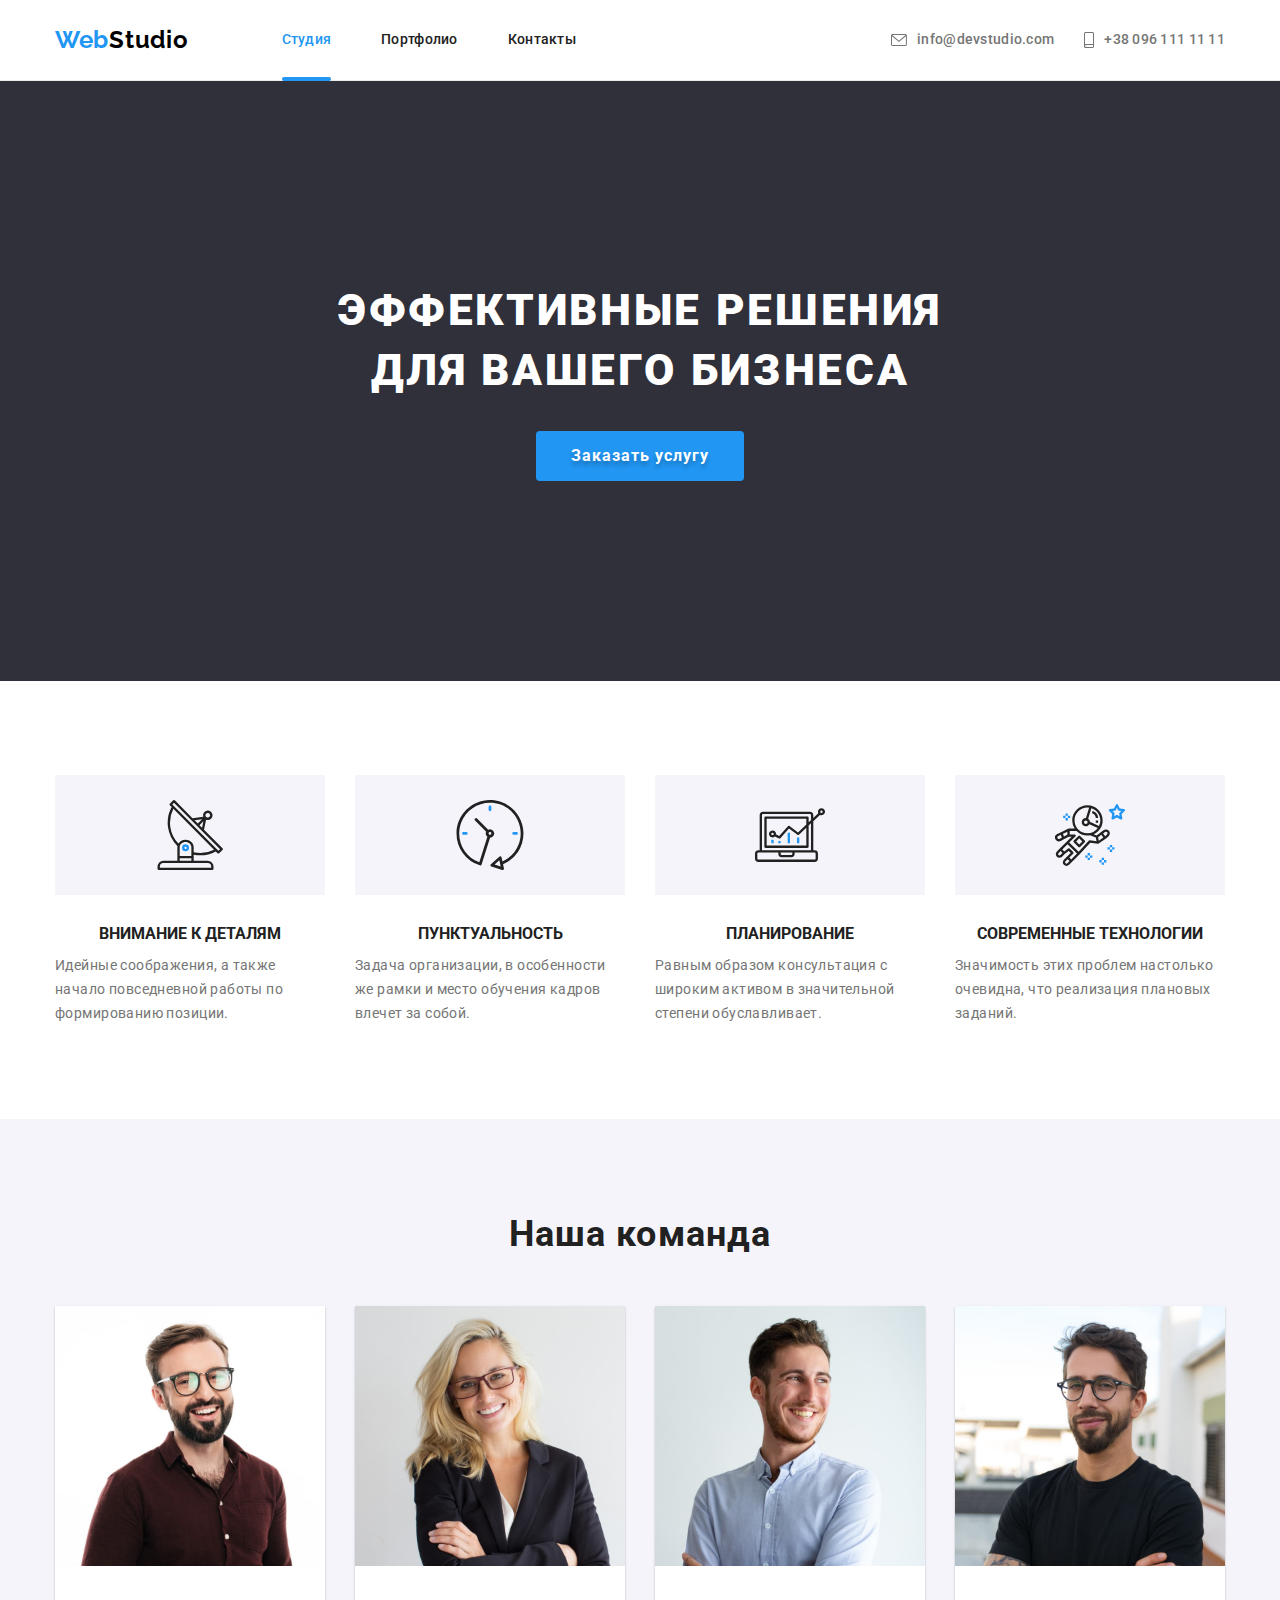
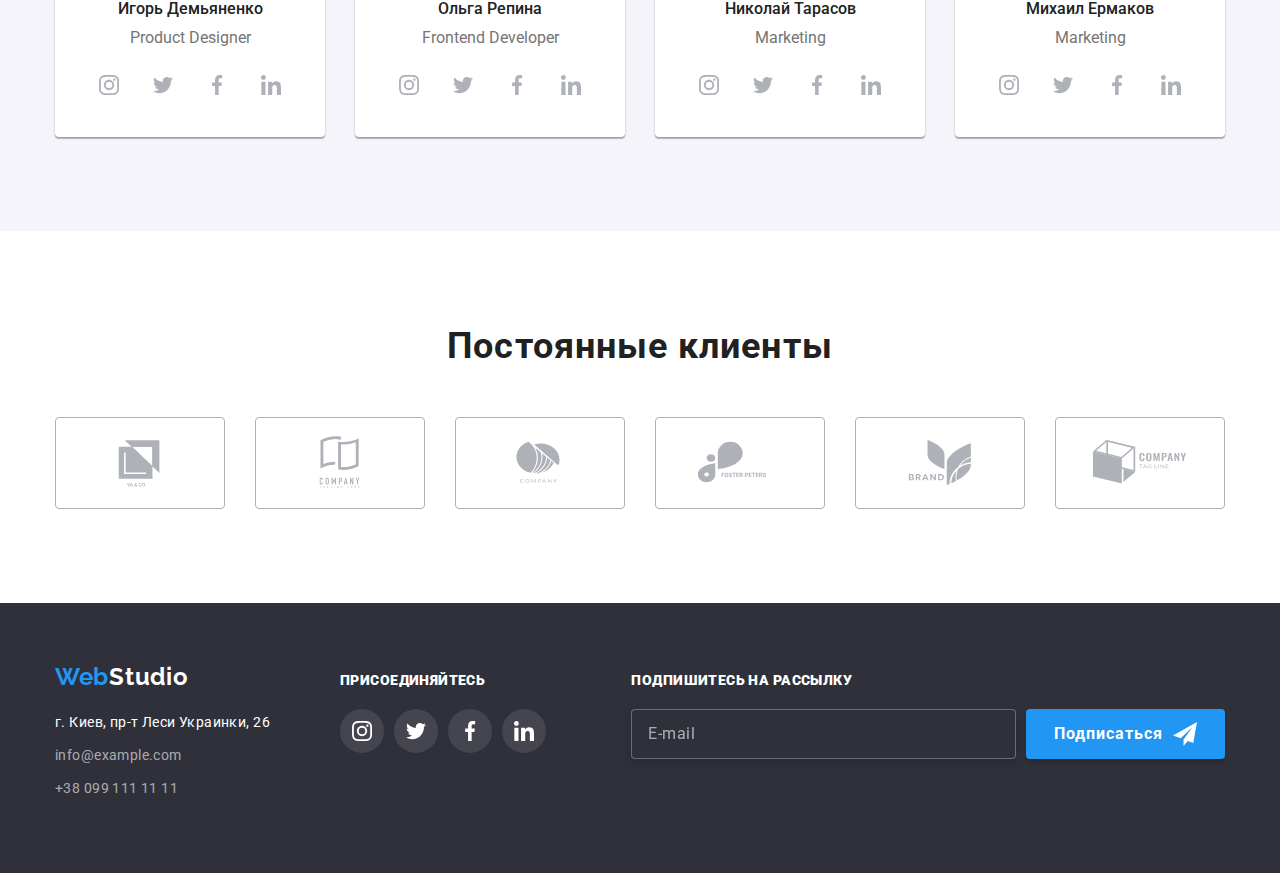
==== index.html @ 1d7b5410 "rename pages" ====
<!DOCTYPE html>
<html lang="ru">
  <head>
    <meta charset="UTF-8" />
    <meta http-equiv="X-UA-Compatible" content="IE=edge" />
    <meta name="viewport" content="width=device-width, initial-scale=1.0" />
    <title>WebStudio</title>
    <link rel="preconnect" href="https://fonts.googleapis.com" />
    <link rel="preconnect" href="https://fonts.gstatic.com" crossorigin />
    <link
      href="https://fonts.googleapis.com/css2?family=Raleway:wght@700&family=Roboto:wght@400;500;700;900&display=swap"
      rel="stylesheet"
    />
    <link
      rel="stylesheet"
      href="https://cdnjs.cloudflare.com/ajax/libs/modern-normalize/1.1.0/modern-normalize.min.css"
    />
    <link rel="stylesheet" href="./css/main.min.css" />
  </head>
  <body>
    <!-- HEADER -->
    <header class="page-header">
      <div class="container container-flex">
        <!-- Header- NAVIGATION -->
        <nav class="navigation">
          <!-- Header - LOGO -->
          <a href="" class="logo" lang="en"
            >Web<span class="page-header__logo">Studio</span>
          </a>
          <button type="button" class="menu__button" aria-expanded="false" aria-controls="menu-container" data-menu-button>
            <svg width="40" height="40" class="menu__icon" aria-label="Переключатель мобильного меню">
              <use class="menu__icon-menu" href="./images/icons.svg#menu-header"></use>
              <use class="menu__icon-cross" href="./images/icons.svg#close-header"></use>
            </svg>
          </button>
          <ul class="navigation__list">
            <li class="navigation__item">
              <a
                href="./index.html"
                class="navigation__link navigation__link--active"
                >Студия</a
              >
            </li>
            <li class="navigation__item">
              <a href="./portfolio.html" class="navigation__link"
                >Портфолио</a
              >
            </li>
            <li class="navigation__item">
              <a href="" class="navigation__link">Контакты</a>
            </li>
          </ul>
        </nav>

        <!--Header - CONTACTS -->
        <ul class="contact">
          <li class="contact__item">
            <a href="mailto:info@devstudio.com" class="contact__link">
              <svg class="contact__icon" width="16" height="12">
                <use href="./images/icons.svg#icon-convert"></use>
              </svg>
              info@devstudio.com
            </a>
          </li>
          <li class="contact__item">
            <a href="tel:+380961111111" class="contact__link">
              <svg class="contact__icon" width="10" height="16">
                <use href="./images/icons.svg#icon-smartphone"></use>
              </svg>
              +38 096 111 11 11</a
            >
          </li>
        </ul>

        <div class="menu-container" id="menu-container" data-menu>
          <ul class="menu_nav">
            <li class="menu-nav__item">
              <a
                href="./studio.html"
                class="menu-nav__link menu-nav__link--active"
                >Студия</a
              >
            </li>
            <li class="menu-nav__item">
              <a href="./portfolio.html" class="menu-nav__link "
                >Портфолио</a
              >
            </li>
            <li class="menu-nav__item">
              <a href="" class="menu-nav__link">Контакты</a>
            </li>
          </ul>
        </nav>

        <!--HeaderMENU - CONTACTS -->
        <ul class="menu-contact">
          <li class="menu-contact__item">
            <a href="tel:+380961111111"  class="contact-tel__link">
              
              +38 096 111 11 11 
            </a>
          </li>
          <li class="menu-contact__item">
            <a href="mailto:info@devstudio.com" class="contact-mail__link">
             
              info@devstudio.com
              </a
            >
          </li>
        </ul>
        
        <ul class="menu-socials">
          <li class="menu-socials__item"> 
            <a href="" class="menu-socials__link">Instagram</a>
          </li>
          <li class="menu-socials__item"> 
            <a href="" class="menu-socials__link">Twitter</a>
          </li>
          <li class="menu-socials__item"> 
            <a href="" class="menu-socials__link">Facebook</a>
          </li>
          <li class="menu-socials__item"> 
            <a href="" class="menu-socials__link">LinkedIn</a>
          </li>
        </ul>
        </div>
      </div>
    </header>

    <!-- MAIN -->
    <main>
      <!-- 1 section HERO -->
      <section class="hero">
        <div class="hero-background">
          <div class="container">
            <h1 class="hero__title">Эффективные решения для вашего бизнеса</h1>
            <button type="button" class="button hero-button" data-modal-open>
              Заказать услугу
            </button>
          </div>
        </div>

        <!-- modal window -->
        <!-- backdrop -->
        <div class="backdrop is-hidden" data-modal>
          <div class="modal">
            <button
              class="modal__closing-button"
              type="button"
              data-modal-close
            >
              <svg class="modal__closing-icon" width="11" height="11">
                <use href="./images/icons.svg#modal-button"></use>
              </svg>
            </button>

            <!-- form -->

            <strong class="modal__headline">
              Оставьте свои данные, мы вам перезвоним</strong
            >

            <form class="modal-form">
              <label class="modal-form__field form-field">
                <span class="form-field__text">Имя</span>
                <span class="form-field__thumb">
                  <input
                    type="text"
                    name="username"
                    class="form-field__input"
                    autofocus
                    placeholder=" "
                  />
                  <svg class="form-field__icon" width="18" height="18">
                    <use href="./images/icons.svg#person-mod"></use>
                  </svg>
                </span>
              </label>

              <label class="form-field">
                <span class="form-field__text">Телефон</span>
                <span class="form-field__thumb">
                  <input
                    type="tel"
                    name="tel"
                    class="form-field__input"
                    placeholder=" "
                  />
                  <svg class="form-field__icon" width="18" height="18">
                    <use href="./images/icons.svg#phone-mod"></use>
                  </svg>
                </span>
              </label>

              <label class="form-field">
                <span class="form-field__text">Почта</span>
                <span class="form-field__thumb">
                  <input
                    type="email"
                    name="email"
                    class="form-field__input"
                    placeholder=" "
                  />
                  <svg class="form-field__icon" width="18" height="18">
                    <use href="./images/icons.svg#email-mod"></use>
                  </svg>
                </span>
              </label>

              <label class="form-field">
                <span class="form-field__text">Комментарий</span>
                <textarea
                  class="form-field__textarea"
                  name="feedbacks"
                  placeholder="Введите текст"
                ></textarea>
              </label>

              <label class="modal-checkbox">
                <input
                  class="modal-checkbox__input"
                  type="checkbox"
                  name="acceptance"
                  value="acceptance"
                />
                <span class="modal-checkbox__icon" tabindex="0"></span>
                <span class="modal-checkbox__text"
                  >Соглашаюсь с рассылкой и принимаю
                  <a href="" class="modal-checkbox__contract"
                    >Условия договора</a
                  >
                </span>
              </label>

              <button type="submit" class="modal-submit">Отправить</button>
            </form>
          </div>
        </div>
      </section>

      <!-- 2 section Features -->
      <section class="feature">
        <div class="container">
          <h2 class="feature__title">Характеристики</h2>
          <ul class="feature__list">
            <li class="feature__item">
              <div class="feature__frame">
                <svg class="feature__icon" width="70" height="70">
                  <use href="./images/icons.svg#icon-group"></use>
                </svg>
              </div>
              <h3 class="feature__subtitle">Внимание к деталям</h3>
              <p class="feature__text">
                Идейные соображения, а также начало повседневной работы по
                формированию позиции.
              </p>
            </li>

            <li class="feature__item">
              <div class="feature__frame">
                <svg class="feature__icon" width="70" height="70">
                  <use href="./images/icons.svg#icon-clock"></use>
                </svg>
              </div>
              <h3 class="feature__subtitle">Пунктуальность</h3>
              <p class="feature__text">
                Задача организации, в особенности же рамки и место обучения
                кадров влечет за собой.
              </p>
            </li>

            <li class="feature__item">
              <div class="feature__frame">
                <svg class="feature__icon" width="70" height="70">
                  <use href="./images/icons.svg#icon-diagram"></use>
                </svg>
              </div>
              <h3 class="feature__subtitle">Планирование</h3>
              <p class="feature__text">
                Равным образом консультация с широким активом в значительной
                степени обуславливает.
              </p>
            </li>

            <li class="feature__item">
              <div class="feature__frame">
                <svg class="feature__icon" width="70" height="70">
                  <use href="./images/icons.svg#icon-astronaut"></use>
                </svg>
              </div>
              <h3 class="feature__subtitle">Современные технологии</h3>
              <p class="feature__text">
                Значимость этих проблем настолько очевидна, что реализация
                плановых заданий.
              </p>
            </li>
          </ul>
        </div>
      </section>

      <!-- 3 section FUNCTION  -->
      <section class="function">
        <div class="container">
          <h2 class="function__title">Чем мы занимаемся</h2>
          <ul class="function__list">
            <li class="function__item">
              <img
                class="function__image"
                src="images/img1.jpg"
                alt="Планшет. Программирование."
                width="370"
              />
              <p class="function__label">Десктопные приложения</p>
            </li>

            <li class="function__item">
              <img
                class="function__image"
                src="images/img2.jpg"
                alt="Телефон. Ноутбук. Дизайн. Макет."
                width="370"
              />
              <p class="function__label">Мобильные приложения</p>
            </li>

            <li class="function__item">
              <img
                class="function__image"
                src="images/img3.jpg"
                alt="Планшет. Цветовая палитра. Выбор цвета."
                width="370"
              />
              <p class="function__label">Дизайнерские решения</p>
            </li>
          </ul>
        </div>
      </section>

      <!-- 4 section TEAM section  -->
      <section class="team">
        <div class="container">
          <h2 class="team__title">Наша команда</h2>
          <ul class="team__list">
            <!-- 1 Member Ihor  -->
            <li class="team__item">
              <img
                class="team__image"
                src="./images/ihor.jpg"
                alt="мужчина, Игорь Демьяненко"
                width="270"
              />
              <h3 class="team__subtitle">Игорь Демьяненко</h3>
              <p class="team__text" lang="en">Product Designer</p>
              <ul class="socials">
                <li class="socials__item">
                  <a href="" class="socials__link">
                    <svg class="socials__icon" width="20" height="20">
                      <use href="./images/icons.svg#icon-instagram"></use>
                    </svg>
                  </a>
                </li>

                <li class="socials__item">
                  <a href="" class="socials__link">
                    <svg class="socials__icon" width="20" height="20">
                      <use href="./images/icons.svg#icon-twitter"></use>
                    </svg>
                  </a>
                </li>

                <li class="socials__item">
                  <a href="" class="socials__link">
                    <svg class="socials__icon" width="20" height="20">
                      <use href="./images/icons.svg#icon-facebook"></use>
                    </svg>
                  </a>
                </li>

                <li class="socials__item">
                  <a href="" class="socials__link">
                    <svg class="socials__icon" width="20" height="20">
                      <use href="./images/icons.svg#icon-linkedin"></use>
                    </svg>
                  </a>
                </li>
              </ul>
            </li>

            <!-- 2 member Olha Repina -->
            <li class="team__item">
              <img
                class="team__image"
                src="./images/olga.jpg"
                alt="женщина, блондинка, Ольга Репина"
                width="270"
              />
              <h3 class="team__subtitle">Ольга Репина</h3>
              <p class="team__text" lang="en">Frontend Developer</p>
              <ul class="socials">
                <li class="socials__item">
                  <a href="" class="socials__link">
                    <svg class="socials__icon" width="20" height="20">
                      <use href="./images/icons.svg#icon-instagram"></use>
                    </svg>
                  </a>
                </li>

                <li class="socials__item">
                  <a href="" class="socials__link">
                    <svg class="socials__icon" width="20" height="20">
                      <use href="./images/icons.svg#icon-twitter"></use>
                    </svg>
                  </a>
                </li>

                <li class="socials__item">
                  <a href="" class="socials__link">
                    <svg class="socials__icon" width="20" height="20">
                      <use href="./images/icons.svg#icon-facebook"></use>
                    </svg>
                  </a>
                </li>

                <li class="socials__item">
                  <a href="" class="socials__link">
                    <svg class="socials__icon" width="20" height="20">
                      <use href="./images/icons.svg#icon-linkedin"></use>
                    </svg>
                  </a>
                </li>
              </ul>
            </li>

            <!-- 3 member Николай Тарасов -->
            <li class="team__item">
              <img
                class="team__image"
                src="./images/mykola.jpg"
                alt="мужчина, Нколай Тарасов"
                width="270"
              />
              <h3 class="team__subtitle">Николай Тарасов</h3>
              <p class="team__text" lang="en">Marketing</p>
              <ul class="socials">
                <li class="socials__item">
                  <a href="" class="socials__link">
                    <svg class="socials__icon" width="20" height="20">
                      <use href="./images/icons.svg#icon-instagram"></use>
                    </svg>
                  </a>
                </li>

                <li class="socials__item">
                  <a href="" class="socials__link">
                    <svg class="socials__icon" width="20" height="20">
                      <use href="./images/icons.svg#icon-twitter"></use>
                    </svg>
                  </a>
                </li>

                <li class="socials__item">
                  <a href="" class="socials__link">
                    <svg class="socials__icon" width="20" height="20">
                      <use href="./images/icons.svg#icon-facebook"></use>
                    </svg>
                  </a>
                </li>

                <li class="socials__item">
                  <a href="" class="socials__link">
                    <svg class="socials__icon" width="20" height="20">
                      <use href="./images/icons.svg#icon-linkedin"></use>
                    </svg>
                  </a>
                </li>
              </ul>
            </li>

            <!-- 4 member Михаил Ермаков -->
            <li class="team__item">
              <img
                class="team__image"
                src="./images/misha.jpg"
                alt="Мужчина, Михаил Ермаков"
                width="270"
              />
              <h3 class="team__subtitle">Михаил Ермаков</h3>
              <p class="team__text" lang="en">Marketing</p>
              <ul class="socials">
                <li class="socials__item">
                  <a href="" class="socials__link">
                    <svg class="socials__icon" width="20" height="20">
                      <use href="./images/icons.svg#icon-instagram"></use>
                    </svg>
                  </a>
                </li>

                <li class="socials__item">
                  <a href="" class="socials__link">
                    <svg class="socials__icon" width="20" height="20">
                      <use href="./images/icons.svg#icon-twitter"></use>
                    </svg>
                  </a>
                </li>

                <li class="socials__item">
                  <a href="" class="socials__link">
                    <svg class="socials__icon" width="20" height="20">
                      <use href="./images/icons.svg#icon-facebook"></use>
                    </svg>
                  </a>
                </li>

                <li class="socials__item">
                  <a href="" class="socials__link">
                    <svg class="socials__icon" width="20" height="20">
                      <use href="./images/icons.svg#icon-linkedin"></use>
                    </svg>
                  </a>
                </li>
              </ul>
            </li>
          </ul>
        </div>
      </section>

      <!-- 5 Section CLIENTS -->
      <section class="clients">
        <div class="container">
          <h2 class="clients__title">Постоянные клиенты</h2>
          <ul class="clients__list">
            <li class="clients__item">
              <a href="" class="clients__link">
                <svg class="clients__icon" width="106" height="60">
                  <use href="./images/icons.svg#icon-client1"></use>
                </svg>
              </a>
            </li>

            <li class="clients__item">
              <a href="" class="clients__link">
                <svg class="clients__icon" width="106" height="60">
                  <use href="./images/icons.svg#icon-client2"></use>
                </svg>
              </a>
            </li>

            <li class="clients__item">
              <a href="" class="clients__link">
                <svg class="clients__icon" width="106" height="60">
                  <use href="./images/icons.svg#icon-client3"></use>
                </svg>
              </a>
            </li>

            <li class="clients__item">
              <a href="" class="clients__link">
                <svg class="clients__icon" width="106" height="60">
                  <use href="./images/icons.svg#icon-client4"></use>
                </svg>
              </a>
            </li>

            <li class="clients__item">
              <a href="" class="clients__link">
                <svg class="clients__icon" width="106" height="60">
                  <use href="./images/icons.svg#icon-client5"></use>
                </svg>
              </a>
            </li>

            <li class="clients__item">
              <a href="" class="clients__link">
                <svg class="clients__icon" width="106" height="60">
                  <use href="./images/icons.svg#icon-client6"></use>
                </svg>
              </a>
            </li>
          </ul>
        </div>
      </section>
    </main>
    <!-- FOOTER  -->
    <!-- footer-address block -->
    <footer class="footer">
      <div class="container container--flexible">
        <div class="address-container">
          <a class="logo logo--position" href="" lang="en">
            Web<span class="footer__logo">Studio</span></a
          >
          <address class="address">
            <ul class="address__list">
              <li class="address__item">г. Киев, пр-т Леси Украинки, 26</li>
              <li class="address__item">
                <a href="mailto:info@example.com" class="address__link"
                  >info@example.com</a
                >
              </li>
              <li class="address__item">
                <a href="tel:+380991111111" class="address__link"
                  >+38 099 111 11 11</a
                >
              </li>
            </ul>
          </address>
        </div>

        <!-- footer-socials block -->
        <div class="footer-socials">
          <p class="footer-socials__title"><strong>присоединяйтесь</strong></p>
          <ul class="footer-socials__list">
            <li class="footer-socials__item">
              <a href="" class="footer-socials__link">
                <svg class="footer-socials__icon" width="20" height="20">
                  <use href="./images/icons.svg#icon-instagram"></use>
                </svg>
              </a>
            </li>

            <li class="footer-socials__item">
              <a href="" class="footer-socials__link">
                <svg class="footer-socials__icon" width="20" height="20">
                  <use href="./images/icons.svg#icon-twitter"></use>
                </svg>
              </a>
            </li>

            <li class="footer-socials__item">
              <a href="" class="footer-socials__link">
                <svg class="footer-socials__icon" width="20" height="20">
                  <use href="./images/icons.svg#icon-facebook"></use>
                </svg>
              </a>
            </li>

            <li class="footer-socials__item">
              <a href="" class="footer-socials__link">
                <svg class="footer-socials__icon" width="20" height="20">
                  <use href="./images/icons.svg#icon-linkedin"></use>
                </svg>
              </a>
            </li>
          </ul>
        </div>

        <!-- mailing-form -->
        <div class="footer-mailing">
          <p class="footer-mailing__title">
            <strong> Подпишитесь на рассылку</strong>
          </p>
          <div class="footer-mailing__container">
            <form class="footer-form">
              <label class="footer-form__field">
                <input
                  type="email"
                  name="email"
                  placeholder="E-mail"
                  class="footer-form__input"
                />
              </label>
            </form>
            <button type="submit" class="button footer-button">
              <span class="footer-button__text">Подписаться</span>
              <svg class="footer-button__icon" width="24" height="24">
                <use href="./images/icons.svg#icon-send"></use>
              </svg>
            </button>
          </div>
        </div>
      </div>
    </footer>
    <script src="./js/modal.js"></script>
    <script src="./js/mobile-menu.js"></script>
  </body>
</html>
---- css/main.min.css ----
h1,h2,h3,h4,p,ul{margin-bottom:0;margin-top:0}ul{padding:0;list-style-type:none}a{text-decoration:none}body{color:#212121;font-family:"Roboto", sans-serif;font-style:normal;font-size:14px;margin-left:auto;margin-right:auto}.container{padding-left:15px;padding-right:15px;margin-left:auto;margin-right:auto}@media screen and (min-width: 480px){.container{width:480px}}@media screen and (min-width: 768px){.container{width:768px}}@media screen and (min-width: 1200px){.container{width:1200px}}.page-header{border-bottom:1px solid #ececec}@media screen and (max-width: 767px){.page-header{padding-bottom:16px;padding-top:16px}}.logo{font-family:'Raleway';font-style:normal;font-weight:700;font-size:24px;line-height:1.17;letter-spacing:0.03em;color:#2196F3;display:block}@media screen and (min-width: 768px){.logo{margin-right:88px}}@media screen and (min-width: 1200px){.logo{margin-right:93px}}.page-header__logo{color:#000}.navigation{display:-webkit-box;display:-ms-flexbox;display:flex;-webkit-box-align:center;-ms-flex-align:center;align-items:center;-webkit-box-pack:justify;-ms-flex-pack:justify;justify-content:space-between}@media screen and (min-width: 768px){.navigation{-webkit-box-pack:center;-ms-flex-pack:center;justify-content:center}}.navigation__list{display:none}@media screen and (min-width: 768px){.navigation__list{display:-webkit-box;display:-ms-flexbox;display:flex;-webkit-box-align:center;-ms-flex-align:center;align-items:center}}.navigation__item{margin-right:50px}.navigation__item:last-child{margin-right:0}.navigation__link{position:relative;font-weight:500;font-size:14px;line-height:1.14;letter-spacing:0.02em;color:#212121;display:-webkit-inline-box;display:-ms-inline-flexbox;display:inline-flex;padding-top:32px;padding-bottom:32px;-webkit-transition:color 250ms cubic-bezier(0.4, 0, 0.2, 1);transition:color 250ms cubic-bezier(0.4, 0, 0.2, 1)}.navigation__link:hover,.navigation__link:focus,.navigation__link--active{color:#2196F3}.navigation__link--active::after{content:"";position:absolute;bottom:-1px;left:0;width:100%;height:4px;display:block;background-color:#2196f3;border-radius:2px}.contact{display:none}@media screen and (min-width: 768px){.contact{display:-webkit-box;display:-ms-flexbox;display:flex;-webkit-box-orient:vertical;-webkit-box-direction:normal;-ms-flex-direction:column;flex-direction:column;margin-left:auto}}@media screen and (min-width: 768px) and (min-width: 1200px){.contact{-webkit-box-orient:horizontal;-webkit-box-direction:normal;-ms-flex-direction:row;flex-direction:row}}.contact__item{margin-bottom:10px}@media screen and (min-width: 1200px){.contact__item{margin-right:30px;margin-bottom:0}}.contact__item:last-child{margin-bottom:0}@media screen and (min-width: 1200px){.contact__item:last-child{margin-right:0}}.contact__link{font-weight:500;font-size:12px;line-height:1.17;letter-spacing:0.02em;color:#757575;display:-webkit-inline-box;display:-ms-inline-flexbox;display:inline-flex;-webkit-box-align:center;-ms-flex-align:center;align-items:center;padding-top:0;padding-bottom:0;-webkit-transition:color 250ms cubic-bezier(0.4, 0, 0.2, 1);transition:color 250ms cubic-bezier(0.4, 0, 0.2, 1)}@media screen and (min-width: 1200px){.contact__link{font-size:14px;line-height:1.14}}@media screen and (min-width: 1200px){.contact__link{padding-top:32px;padding-bottom:32px}}.contact__link:hover,.contact__link:focus{color:#2196F3}@media screen and (min-width: 768px){.container-flex{display:-webkit-box;display:-ms-flexbox;display:flex;-webkit-box-align:center;-ms-flex-align:center;align-items:center}}.contact__icon{fill:currentColor;margin-right:10px}.menu__button{margin:0;padding:0;color:black;background-color:transparent;border:none;display:-webkit-inline-box;display:-ms-inline-flexbox;display:inline-flex}@media screen and (min-width: 768px){.menu__button{display:none}}.menu__button:hover,.menu__button:focus{color:#2196F3}.menu__icon{fill:currentColor}.page-header{position:relative}.menu__button{z-index:10}.menu__button .menu__icon-cross{display:none}.menu__button.is-open .menu__icon-cross{display:block}.menu__button.is-open .menu__icon-menu{display:none}.menu-container{display:none;position:absolute;top:0;left:0;width:100%;height:796px;background-color:#ffffff;padding:48px 40px;-webkit-box-shadow:0px 4px 8px rgba(0,0,0,0.04),0px 2px 4px rgba(0,0,0,0.08),0px 1px 3px rgba(0,0,0,0.16);box-shadow:0px 4px 8px rgba(0,0,0,0.04),0px 2px 4px rgba(0,0,0,0.08),0px 1px 3px rgba(0,0,0,0.16)}.menu-container.is-open{display:block}@media screen and (min-width: 767px){.menu-container.is-open{display:none}}.menu-nav__link{font-weight:500;font-size:40px;line-height:1.18;letter-spacing:0.02em;color:inherit;-webkit-transition:color 250ms cubic-bezier(0.4, 0, 0.2, 1);transition:color 250ms cubic-bezier(0.4, 0, 0.2, 1)}.menu-nav__link:hover,.menu-nav__link:focus,.menu-nav__link--active{color:#2196F3}.menu-nav__item:not(:last-child){margin-bottom:32px}.menu-nav__item:last-child{margin-bottom:302px}.contact-tel__link{font-weight:500;font-size:34px;line-height:1.25;letter-spacing:0.02em;color:#2196F3}.contact-mail__link{font-weight:500;font-size:24px;line-height:1.17;letter-spacing:0.02em;color:#757575}.menu-contact__item:not(:last-child){margin-bottom:32px}.menu-contact__item:last-child{margin-bottom:64px}.menu-socials{display:-webkit-box;display:-ms-flexbox;display:flex}.menu-socials__link{font-weight:500;font-size:18px;line-height:1.22;letter-spacing:0.02em;color:#2196F3}.menu-socials__item:not(:last-child){border-right:1px solid rgba(33,33,33,0.2);margin-right:5px}.menu-socials__item{padding-right:5px}.hero-background{max-width:480px;width:100%;height:400px;padding-top:118px;padding-bottom:118px;background-size:480px 400px;margin-left:auto;margin-right:auto;background-color:#2f303a}@media screen and (min-width: 768px){.hero-background{max-width:768px;width:100%}}@media screen and (min-width: 1200px){.hero-background{max-width:1600px;width:100%;height:600px;padding-top:200px;padding-bottom:200px}}.hero__title{color:#fff;font-weight:900;font-size:26px;line-height:1.62;text-align:center;letter-spacing:0.06em;text-transform:uppercase;display:block;width:100%;max-width:360px;margin-left:auto;margin-right:auto;margin-bottom:30px}@media screen and (min-width: 1200px){.hero__title{font-size:44px;line-height:1.36}}@media screen and (min-width: 1200px){.hero__title{max-width:696px;width:100%}}.hero-button{color:#fff;background-color:#2196F3;cursor:pointer;font-family:inherit;font-weight:700;font-size:16px;line-height:1.88;text-align:center;text-shadow:0px 4px 4px rgba(0,0,0,0.25);letter-spacing:0.06em;display:block;padding:10px 32px;margin-left:auto;margin-right:auto;border-radius:4px;border:none}@media screen and (min-width: 1200px){.hero-button{padding:10px 35px}}.backdrop{position:fixed;width:100%;height:100%;left:0px;top:0px;z-index:1;background:rgba(0,0,0,0.2);opacity:1;-webkit-transition:opacity 250ms cubic-bezier(0.4, 0, 0.2, 1),visibility 250ms cubic-bezier(0.4, 0, 0.2, 1);transition:opacity 250ms cubic-bezier(0.4, 0, 0.2, 1),visibility 250ms cubic-bezier(0.4, 0, 0.2, 1)}.backdrop.is-hidden{visibility:hidden;opacity:0;pointer-events:none}.backdrop.is-hidden .modal{-webkit-transform:translate(-50%, -50%) scale(0.3);transform:translate(-50%, -50%) scale(0.3)}.modal{position:absolute;top:50%;left:50%;background:#ffffff;-webkit-box-shadow:0px 1px 3px rgba(0,0,0,0.12),0px 1px 1px rgba(0,0,0,0.14),0px 2px 1px rgba(0,0,0,0.2);box-shadow:0px 1px 3px rgba(0,0,0,0.12),0px 1px 1px rgba(0,0,0,0.14),0px 2px 1px rgba(0,0,0,0.2);border-radius:4px;-webkit-transform:translate(-50%, -50%) scale(1);transform:translate(-50%, -50%) scale(1);-webkit-transition:-webkit-transform 250ms cubic-bezier(0.4, 0, 0.2, 1);transition:-webkit-transform 250ms cubic-bezier(0.4, 0, 0.2, 1);transition:transform 250ms cubic-bezier(0.4, 0, 0.2, 1);transition:transform 250ms cubic-bezier(0.4, 0, 0.2, 1), -webkit-transform 250ms cubic-bezier(0.4, 0, 0.2, 1);padding:40px}@media screen and (min-width: 480px){.modal{width:450px}}@media screen and (min-width: 1200px){.modal{width:528px}}.modal__closing-button{position:absolute;top:8px;right:8px;display:-webkit-box;display:-ms-flexbox;display:flex;-webkit-box-pack:center;-ms-flex-pack:center;justify-content:center;-webkit-box-align:center;-ms-flex-align:center;align-items:center;width:30px;height:30px;background:#fff;border:1px solid rgba(0,0,0,0.1);border-radius:50%;-webkit-transition:fill 250ms cubic-bezier(0.4, 0, 0.2, 1);transition:fill 250ms cubic-bezier(0.4, 0, 0.2, 1)}.modal__closing-button:hover,.modal__closing-button:focus{fill:#2196F3;cursor:pointer}.modal__headline{display:block;font-weight:700;font-size:20px;line-height:1.16;text-align:center;letter-spacing:0.03em;color:#212121;margin-bottom:30px}.modal-form{display:-webkit-box;display:-ms-flexbox;display:flex;-webkit-box-orient:vertical;-webkit-box-direction:normal;-ms-flex-direction:column;flex-direction:column}.form-field{display:-webkit-box;display:-ms-flexbox;display:flex;-webkit-box-orient:vertical;-webkit-box-direction:normal;-ms-flex-direction:column;flex-direction:column;cursor:pointer;font-weight:400;font-size:12px;line-height:1.17;letter-spacing:0.01em;-webkit-transition:color 250ms cubic-bezier(0.4, 0, 0.2, 1);transition:color 250ms cubic-bezier(0.4, 0, 0.2, 1)}.form-field+.form-field{margin-top:10px}.form-field__text{font-weight:400;font-size:12px;line-height:1.17;letter-spacing:0.01em;color:#757575;margin-bottom:4px}.form-field__thumb{position:relative}.form-field__icon{position:absolute;left:12px;bottom:50%;-webkit-transform:translateY(50%);transform:translateY(50%);fill:currentColor}.form-field__input{outline:none;width:100%;padding-top:11px;padding-bottom:11px;padding-left:40px;cursor:pointer;border:1px solid rgba(33,33,33,0.2);border-radius:4px;-webkit-transition:border-color 250ms cubic-bezier(0.4, 0, 0.2, 1);transition:border-color 250ms cubic-bezier(0.4, 0, 0.2, 1)}.form-field:hover,.form-field:focus-within{color:#2196F3}.form-field:hover .form-field__input,.form-field:focus-within .form-field__input{border-color:#2196F3;outline:solid 1px #2196F3}.form-field__textarea{width:100%;height:120px;resize:none;cursor:pointer;border:1px solid rgba(33,33,33,0.2);border-radius:4px;padding:12px 16px;-webkit-transition:border-color 250ms cubic-bezier(0.4, 0, 0.2, 1);transition:border-color 250ms cubic-bezier(0.4, 0, 0.2, 1)}.form-field__textarea:hover,.form-field__textarea:focus{border-color:#2196F3;outline:solid 1px #2196F3}.form-field__textarea::-webkit-input-placeholder{font-weight:400;font-size:14px;line-height:1.15;letter-spacing:0.01em;color:rgba(117,117,117,0.5)}.form-field__textarea:-ms-input-placeholder{font-weight:400;font-size:14px;line-height:1.15;letter-spacing:0.01em;color:rgba(117,117,117,0.5)}.form-field__textarea::-ms-input-placeholder{font-weight:400;font-size:14px;line-height:1.15;letter-spacing:0.01em;color:rgba(117,117,117,0.5)}.form-field__textarea::placeholder{font-weight:400;font-size:14px;line-height:1.15;letter-spacing:0.01em;color:rgba(117,117,117,0.5)}.modal-checkbox{display:-webkit-box;display:-ms-flexbox;display:flex;-webkit-box-align:center;-ms-flex-align:center;align-items:center;-webkit-box-pack:center;-ms-flex-pack:center;justify-content:center;margin-top:20px;font-size:12px;line-height:1.17;letter-spacing:0.03em;color:#757575}.modal-checkbox__input{position:absolute;width:1px;height:1px;margin:-1px;border:1px;padding:0;clip:rect(0 0 0 0);overflow:hidden}.modal-checkbox__input:checked+.modal-checkbox__icon{background-color:#2196F3;background-image:url(../images/icon-check.svg);background-size:contain;border-color:transparent;background-origin:border-box;-webkit-box-shadow:none;box-shadow:none}.modal-checkbox__icon{display:inline-block;width:16px;height:15px;border:2px solid #212121;border-radius:2px;margin-right:7px}.modal-checkbox__contract{border-bottom:0.6px solid currentColor;display:inline-block;line-height:0.85;text-decoration:none;color:#2196F3}.modal-submit{width:200px;margin-left:auto;margin-right:auto;margin-top:30px;padding-top:10px;padding-bottom:10px;font-family:inherit;font-style:normal;font-weight:700;font-size:16px;line-height:1.88;letter-spacing:0.06em;color:#fff;background:#188ce8;-webkit-box-shadow:0px 4px 4px rgba(0,0,0,0.15);box-shadow:0px 4px 4px rgba(0,0,0,0.15);border-radius:4px;border:none;cursor:pointer}.feature{padding-top:60px;padding-bottom:60px}@media screen and (min-width: 1200px){.feature{padding-top:94px;padding-bottom:94px}}.feature__title{visibility:hidden;position:absolute;width:1px;height:1px;margin:-1px;border:0;padding:0;white-space:nowrap;-webkit-clip-path:inset(100%);clip-path:inset(100%);clip:rect(0 0 0 0);overflow:hidden}@media screen and (min-width: 768px){.feature__list{display:-webkit-box;display:-ms-flexbox;display:flex;-ms-flex-wrap:wrap;flex-wrap:wrap;margin:-15px}}@media screen and (min-width: 768px){.feature__item{width:calc((100% - 60px) / 2);margin:15px}}@media screen and (min-width: 1200px){.feature__item{width:calc((100% - 120px) / 4);margin:15px}}@media screen and (max-width: 767px){.feature__item:not(:last-child){margin-bottom:30px}}.feature__frame{width:100%;height:120px;background-color:#F5F4FA;margin-bottom:30px;display:-webkit-box;display:-ms-flexbox;display:flex;-webkit-box-pack:center;-ms-flex-pack:center;justify-content:center;-webkit-box-align:center;-ms-flex-align:center;align-items:center}.feature__subtitle{font-weight:700;line-height:1.14;text-transform:uppercase;text-align:center;margin-bottom:10px}.feature__text{font-size:14px;line-height:1.71;letter-spacing:0.03em;color:#757575}.function{display:none}.team{background-color:#F5F4FA;padding:60px 0}@media screen and (min-width: 1200px){.team{padding:94px 0}}.team__title{margin-bottom:30px;font-weight:700;font-size:36px;line-height:1.17;text-align:center;letter-spacing:0.03em}@media screen and (min-width: 1200px){.team__title{margin-bottom:50px}}@media screen and (min-width: 768px){.team__list{display:-webkit-box;display:-ms-flexbox;display:flex;-ms-flex-wrap:wrap;flex-wrap:wrap;margin:-15px}}.team__item{padding-bottom:30px;background:#fff;-webkit-box-shadow:0px 1px 3px rgba(0,0,0,0.12),0px 1px 1px rgba(0,0,0,0.14),0px 2px 1px rgba(0,0,0,0.2);box-shadow:0px 1px 3px rgba(0,0,0,0.12),0px 1px 1px rgba(0,0,0,0.14),0px 2px 1px rgba(0,0,0,0.2);border-radius:0px 0px 4px 4px;margin-bottom:30px}@media screen and (min-width: 768px){.team__item{margin:15px;width:calc((100% - 60px) / 2)}}@media screen and (min-width: 1200px){.team__item{margin:15px;width:calc((100% - 120px) / 4)}}.team__image{width:100%;margin-bottom:30px}.team__subtitle{font-weight:500;font-size:16px;line-height:1.19;text-align:center;margin-bottom:10px}.team__text{color:#757575;font-size:16px;line-height:1.19;text-align:center;margin-bottom:16px}.socials{display:-webkit-box;display:-ms-flexbox;display:flex;-webkit-box-pack:center;-ms-flex-pack:center;justify-content:center;-webkit-box-align:center;-ms-flex-align:center;align-items:center}.socials__item{margin-right:10px}.socials__item:last-child{margin-right:0}.socials__link{width:44px;height:44px;display:-webkit-box;display:-ms-flexbox;display:flex;-webkit-box-align:center;-ms-flex-align:center;align-items:center;-webkit-box-pack:center;-ms-flex-pack:center;justify-content:center;border-radius:50%;color:#AFB1B8;-webkit-transition:color 250ms cubic-bezier(0.4, 0, 0.2, 1),background-color 250ms cubic-bezier(0.4, 0, 0.2, 1);transition:color 250ms cubic-bezier(0.4, 0, 0.2, 1),background-color 250ms cubic-bezier(0.4, 0, 0.2, 1)}.socials__link:hover,.socials__link:focus{color:#fff;background-color:#2196F3}.socials__icon{fill:currentColor}.clients{padding:60px 0}@media screen and (min-width: 1200px){.clients{padding:94px 0}}.clients__title{font-weight:700;font-size:28px;line-height:1.18;text-align:center;letter-spacing:0.03em;margin-bottom:30px}@media screen and (min-width: 1200px){.clients__title{font-size:36px;line-height:1.17}}@media screen and (min-width: 1200px){.clients__title{margin-bottom:50px}}.clients__list{display:-webkit-box;display:-ms-flexbox;display:flex;-webkit-box-align:center;-ms-flex-align:center;align-items:center;-webkit-box-pack:center;-ms-flex-pack:center;justify-content:center;-ms-flex-wrap:wrap;flex-wrap:wrap;margin:-15px}.clients__item{margin:15px}.clients__icon{fill:currentColor}.clients__link{display:-webkit-box;display:-ms-flexbox;display:flex;-webkit-box-align:center;-ms-flex-align:center;align-items:center;-webkit-box-pack:center;-ms-flex-pack:center;justify-content:center;width:210px;height:92px;border:1px solid #AFB1B8;border-radius:4px;color:#AFB1B8;-webkit-transition:color 250ms cubic-bezier(0.4, 0, 0.2, 1),border-color 250ms cubic-bezier(0.4, 0, 0.2, 1);transition:color 250ms cubic-bezier(0.4, 0, 0.2, 1),border-color 250ms cubic-bezier(0.4, 0, 0.2, 1)}@media screen and (min-width: 768px){.clients__link{width:226px}}@media screen and (min-width: 1200px){.clients__link{width:170px}}.clients__link:hover,.clients__link:focus{color:#2196F3;border-color:#2196F3}.footer{background-color:#2f303a;padding:60px 0}@media screen and (min-width: 768px){.address-container{margin-right:165px}}@media screen and (min-width: 1200px){.address-container{margin-right:70px}}.footer__logo{color:#fff}.logo--position{text-align:center;margin-bottom:20px}@media screen and (min-width: 1200px){.logo--position{margin-right:0}}@media screen and (min-width: 1200px){.logo--position{text-align:start}}.address__item{font-style:normal;font-weight:400;font-size:14px;line-height:1.71;letter-spacing:0.03em;text-align:center;color:#fff;margin-bottom:9px}@media screen and (min-width: 768px){.address__item{text-align:start}}.address__item:last-child{margin-bottom:0}.address__link{font-style:normal;font-weight:400;font-size:14px;line-height:1.71;letter-spacing:0.03em;color:rgba(255,255,255,0.6);-webkit-transition:color 250ms cubic-bezier(0.4, 0, 0.2, 1);transition:color 250ms cubic-bezier(0.4, 0, 0.2, 1)}.address__link:hover,.address__link:focus{color:#2196F3}.address__list{margin-bottom:60px}@media screen and (min-width: 1200px){.address__list{margin-bottom:0}}.footer-socials__title{font-weight:700;font-size:14px;line-height:1.14;letter-spacing:0.03em;text-transform:uppercase;text-align:center;color:#fff;margin-bottom:20px}@media screen and (min-width: 768px){.footer-socials__title{text-align:start}}.footer-socials__list{display:-webkit-box;display:-ms-flexbox;display:flex;-webkit-box-pack:center;-ms-flex-pack:center;justify-content:center;margin-bottom:60px}.footer-socials__item{margin-right:10px}.footer-socials__item:last-child{margin-right:0}.footer-socials__link{display:-webkit-box;display:-ms-flexbox;display:flex;-webkit-box-align:center;-ms-flex-align:center;align-items:center;-webkit-box-pack:center;-ms-flex-pack:center;justify-content:center;width:44px;height:44px;border-radius:50%;background:rgba(255,255,255,0.1);color:#fff;-webkit-transition:background-color 250ms cubic-bezier(0.4, 0, 0.2, 1);transition:background-color 250ms cubic-bezier(0.4, 0, 0.2, 1)}.footer-socials__link:hover,.footer-socials__link:focus{background-color:#2196F3}.footer-socials__icon{fill:currentColor}@media screen and (min-width: 768px){.container--flexible{display:-webkit-box;display:-ms-flexbox;display:flex;-ms-flex-wrap:wrap;flex-wrap:wrap;-webkit-box-align:baseline;-ms-flex-align:baseline;align-items:baseline;-webkit-box-pack:center;-ms-flex-pack:center;justify-content:center}}@media screen and (min-width: 1200px){.footer-mailing__container{display:-webkit-box;display:-ms-flexbox;display:flex}}@media screen and (min-width: 1200px){.footer-mailing{margin-left:auto}}.footer-mailing__title{font-weight:700;font-size:14px;line-height:1.14;letter-spacing:0.03em;text-transform:uppercase;text-align:center;color:#fff;margin-bottom:20px}@media screen and (min-width: 1200px){.footer-mailing__title{text-align:start}}.footer-form__input{border:1px solid rgba(255,255,255,0.3);-webkit-filter:drop-shadow(0px 4px 4px rgba(0,0,0,0.15));filter:drop-shadow(0px 4px 4px rgba(0,0,0,0.15));border-radius:4px;background:#2f303a;width:100%;height:50px;padding:0 16px;margin-bottom:20px}@media screen and (min-width: 768px){.footer-form__input{width:450px}}@media screen and (min-width: 1200px){.footer-form__input{width:385px;margin-right:10px}}@media screen and (min-width: 1200px){.footer-form__input{margin-bottom:0}}.footer-form__input:focus-within{color:#fff;font-weight:400;font-size:16px;line-height:1.25;letter-spacing:0.03em}.footer-form__input::-webkit-input-placeholder{font-weight:400;font-size:16px;line-height:1.25;letter-spacing:0.03em;color:rgba(255,255,255,0.6)}.footer-form__input:-ms-input-placeholder{font-weight:400;font-size:16px;line-height:1.25;letter-spacing:0.03em;color:rgba(255,255,255,0.6)}.footer-form__input::-ms-input-placeholder{font-weight:400;font-size:16px;line-height:1.25;letter-spacing:0.03em;color:rgba(255,255,255,0.6)}.footer-form__input::placeholder{font-weight:400;font-size:16px;line-height:1.25;letter-spacing:0.03em;color:rgba(255,255,255,0.6)}.footer-button{font-family:inherit;font-style:inherit;font-weight:700;font-size:16px;line-height:1.88;letter-spacing:0.06em;color:#fff;cursor:pointer;background-color:#2196F3;-webkit-box-shadow:0px 4px 4px rgba(0,0,0,0.15);box-shadow:0px 4px 4px rgba(0,0,0,0.15);border-radius:4px;padding:0 28px;height:50px;border-style:none;display:-webkit-box;display:-ms-flexbox;display:flex;-webkit-box-align:center;-ms-flex-align:center;align-items:center;-webkit-box-pack:center;-ms-flex-pack:center;justify-content:center;margin-left:auto;margin-right:auto}.footer-button__text{margin-right:10px}.portfolio{padding-top:60px;padding-bottom:60px}@media screen and (min-width: 1200px){.portfolio{padding-top:94px;padding-bottom:94px}}.portfolio__title{visibility:hidden;position:absolute;width:1px;height:1px;margin:-1px;border:0;padding:0;white-space:nowrap;-webkit-clip-path:inset(100%);clip-path:inset(100%);clip:rect(0 0 0 0);overflow:hidden}.filter{display:-webkit-box;display:-ms-flexbox;display:flex;-ms-flex-wrap:wrap;flex-wrap:wrap;margin-bottom:40px}@media screen and (min-width: 768px){.filter{-webkit-box-pack:center;-ms-flex-pack:center;justify-content:center;margin-bottom:50px}}.filter__item:not(:last-child){margin-right:8px}@media screen and (max-width: 767px){.filter__item:nth-child(-n+3){margin-bottom:15px}}.filter__button{font-family:inherit;font-weight:500;font-size:16px;line-height:1.63;text-align:center;letter-spacing:0.03em;cursor:pointer;background-color:#F5F4FA;border-radius:4px;border:none;padding-top:6px;padding-bottom:6px;padding-left:22px;padding-right:22px;-webkit-transition:color 250ms cubic-bezier(0.4, 0, 0.2, 1),background-color 250ms cubic-bezier(0.4, 0, 0.2, 1),-webkit-box-shadow 250ms cubic-bezier(0.4, 0, 0.2, 1);transition:color 250ms cubic-bezier(0.4, 0, 0.2, 1),background-color 250ms cubic-bezier(0.4, 0, 0.2, 1),-webkit-box-shadow 250ms cubic-bezier(0.4, 0, 0.2, 1);transition:color 250ms cubic-bezier(0.4, 0, 0.2, 1),background-color 250ms cubic-bezier(0.4, 0, 0.2, 1),box-shadow 250ms cubic-bezier(0.4, 0, 0.2, 1);transition:color 250ms cubic-bezier(0.4, 0, 0.2, 1),background-color 250ms cubic-bezier(0.4, 0, 0.2, 1),box-shadow 250ms cubic-bezier(0.4, 0, 0.2, 1),-webkit-box-shadow 250ms cubic-bezier(0.4, 0, 0.2, 1)}.filter__button.filter__button--active,.filter__button:hover,.filter__button:focus{color:#fff;background-color:#2196F3;-webkit-box-shadow:0px 3px 1px rgba(0,0,0,0.1),0px 1px 2px rgba(0,0,0,0.08),0px 2px 2px rgba(0,0,0,0.12);box-shadow:0px 3px 1px rgba(0,0,0,0.1),0px 1px 2px rgba(0,0,0,0.08),0px 2px 2px rgba(0,0,0,0.12)}@media screen and (min-width: 768px){.card-set{display:-webkit-box;display:-ms-flexbox;display:flex;-ms-flex-wrap:wrap;flex-wrap:wrap;margin:-15px}}.card-set__item{margin:15px;border:#eeeeee solid 1px}@media screen and (min-width: 768px){.card-set__item{width:calc((100% - 2 * 30px) / 2)}}@media screen and (min-width: 1200px){.card-set__item{width:calc((100% - 3 * 30px) / 3)}}.card__link{color:inherit;display:block;-webkit-transition:-webkit-box-shadow 250ms cubic-bezier(0.4, 0, 0.2, 1);transition:-webkit-box-shadow 250ms cubic-bezier(0.4, 0, 0.2, 1);transition:box-shadow 250ms cubic-bezier(0.4, 0, 0.2, 1);transition:box-shadow 250ms cubic-bezier(0.4, 0, 0.2, 1), -webkit-box-shadow 250ms cubic-bezier(0.4, 0, 0.2, 1)}.card__link:hover,.card__link:focus{-webkit-box-shadow:0px 1px 1px rgba(0,0,0,0.12),0px 4px 4px rgba(0,0,0,0.06),1px 4px 6px rgba(0,0,0,0.16);box-shadow:0px 1px 1px rgba(0,0,0,0.12),0px 4px 4px rgba(0,0,0,0.06),1px 4px 6px rgba(0,0,0,0.16)}.card__thumb{position:relative;overflow:hidden}.card-overlay{position:absolute;width:100%;height:100%;top:0;left:0;background:rgba(33,150,243,0.9);opacity:0;-webkit-transform:translateY(100%);transform:translateY(100%);-webkit-transition:opacity 250ms cubic-bezier(0.4, 0, 0.2, 1),-webkit-transform 250ms cubic-bezier(0.4, 0, 0.2, 1);transition:opacity 250ms cubic-bezier(0.4, 0, 0.2, 1),-webkit-transform 250ms cubic-bezier(0.4, 0, 0.2, 1);transition:opacity 250ms cubic-bezier(0.4, 0, 0.2, 1),transform 250ms cubic-bezier(0.4, 0, 0.2, 1);transition:opacity 250ms cubic-bezier(0.4, 0, 0.2, 1),transform 250ms cubic-bezier(0.4, 0, 0.2, 1),-webkit-transform 250ms cubic-bezier(0.4, 0, 0.2, 1)}.card__link:hover .card-overlay,.card__link:focus .card-overlay{opacity:1;-webkit-transform:translateY(0);transform:translateY(0)}.card-overlay__text{font-weight:400;font-size:18px;line-height:1.56;letter-spacing:0.03em;color:#fff;padding-top:63px;padding-bottom:63px;padding-left:24px;padding-right:24px}.card__image{width:100%}.card__content{padding:20px 24px}.card__title{font-weight:700;font-size:18px;line-height:2;letter-spacing:0.06em;margin-bottom:4px}.card__text{color:#757575;font-size:16px;line-height:1.88}
/*# sourceMappingURL=main.min.css.map */
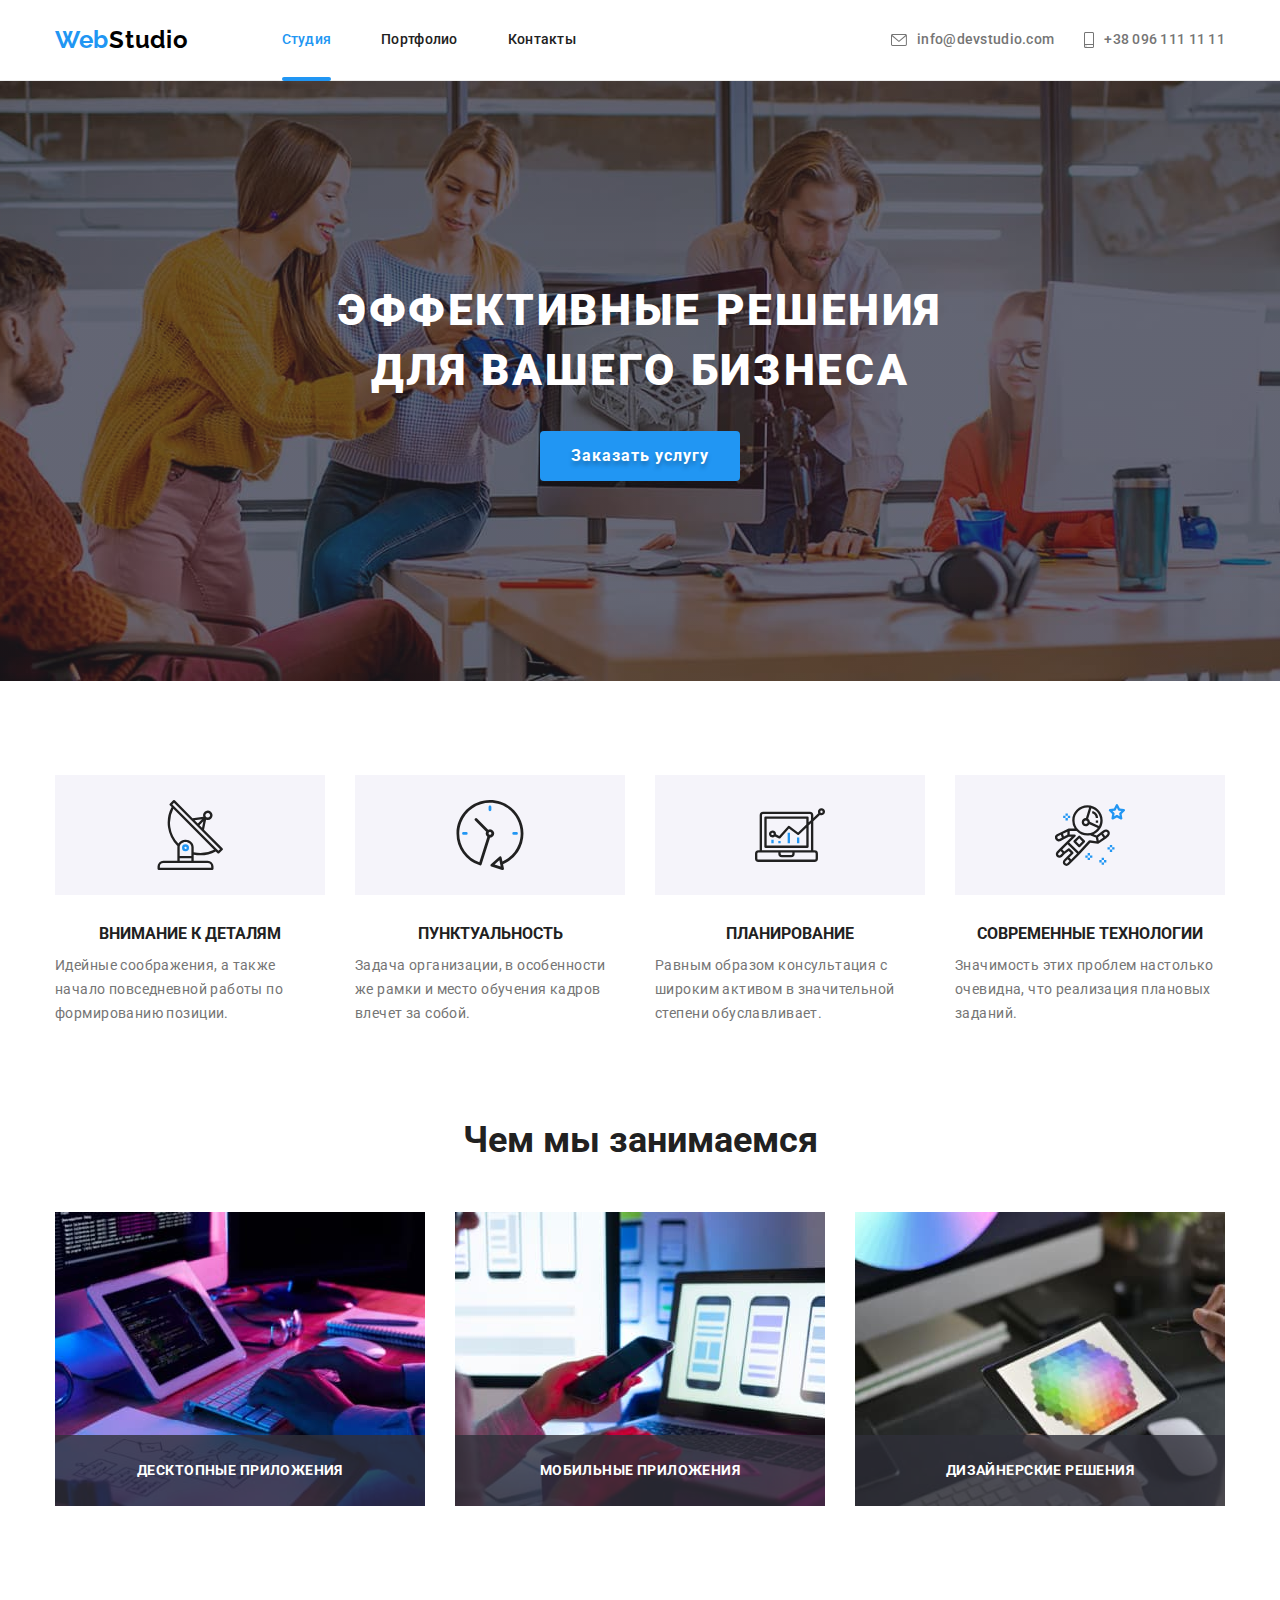
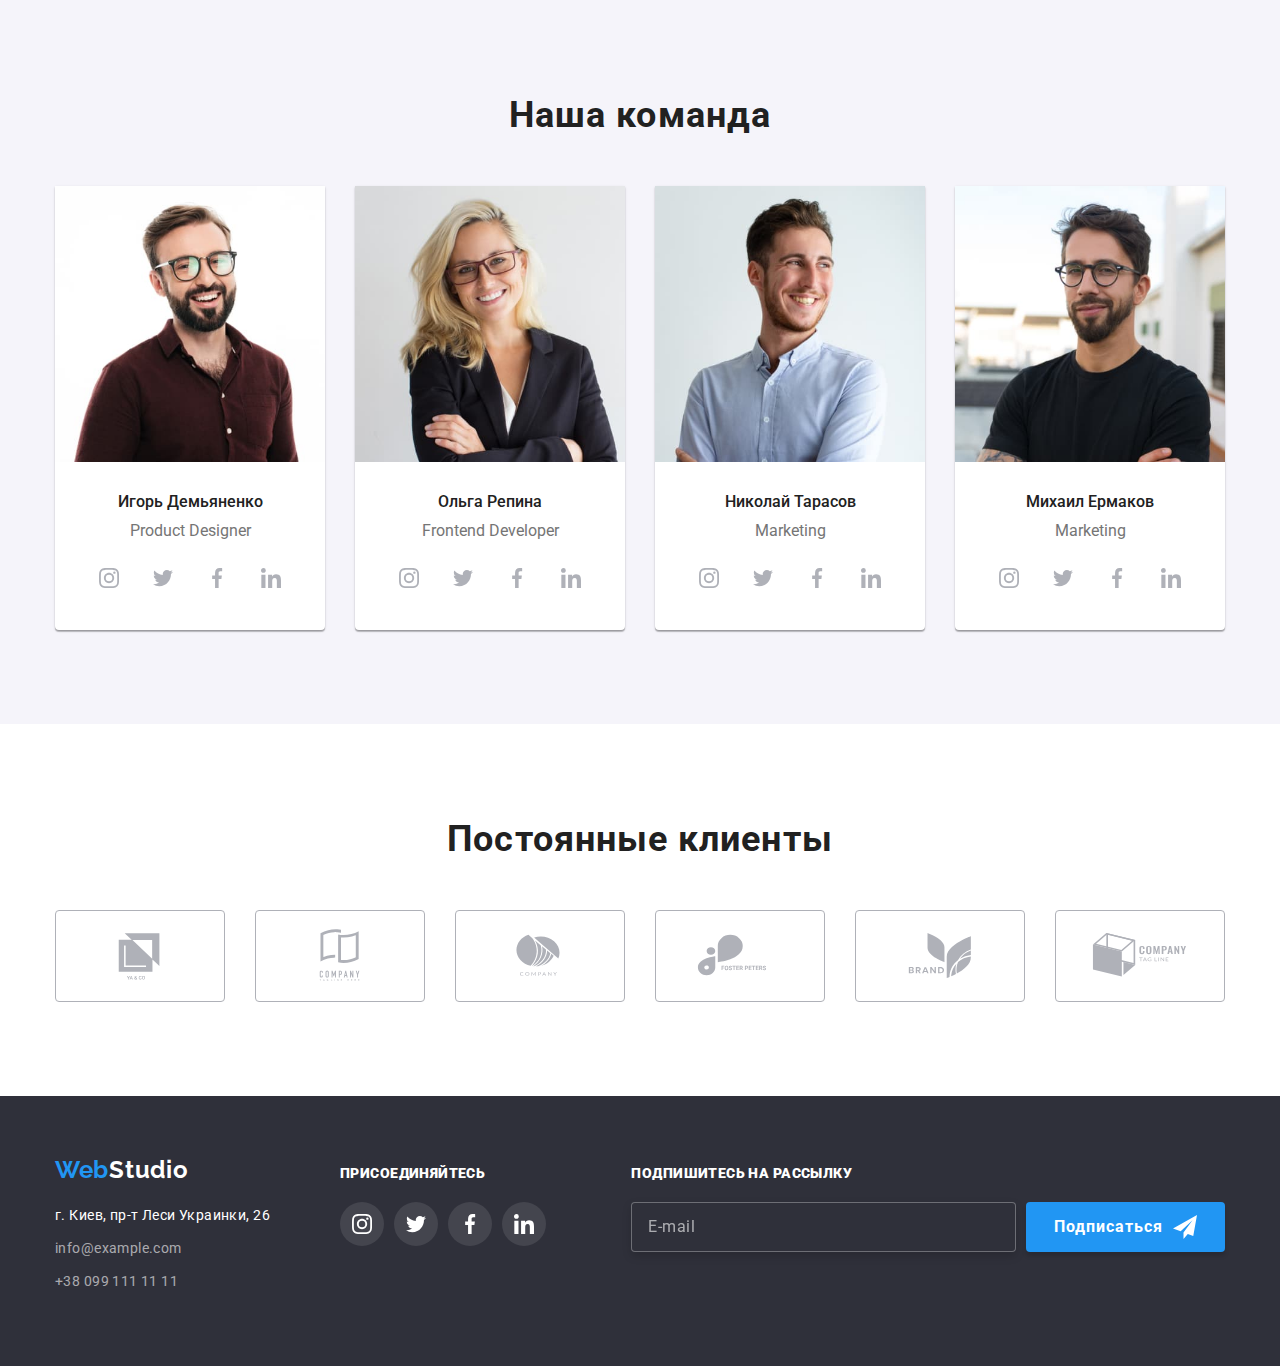
==== commit e263bf0f: "Images, buttons, menu, flex-grow" ====
--- a/index.html
+++ b/index.html
@@ -73,7 +73,7 @@
         </ul>
 
         <div class="menu-container" id="menu-container" data-menu>
-          <ul class="menu_nav">
+          <ul class="menu-nav">
             <li class="menu-nav__item">
               <a
                 href="./studio.html"
@@ -306,7 +306,8 @@
             <li class="function__item">
               <img
                 class="function__image"
-                src="images/img1.jpg"
+                srcset="./images/img-1.jpg 1x, ./images/img-1@2x.jpg 2x"
+                src="./images/img-1.jpg"
                 alt="Планшет. Программирование."
                 width="370"
               />
@@ -316,9 +317,11 @@
             <li class="function__item">
               <img
                 class="function__image"
-                src="images/img2.jpg"
+                srcset="./images/img-2.jpg 1x, ./images/img-2@2x.jpg 2x"
+                src="./images/img-2.jpg"
                 alt="Телефон. Ноутбук. Дизайн. Макет."
                 width="370"
+            
               />
               <p class="function__label">Мобильные приложения</p>
             </li>
@@ -326,7 +329,8 @@
             <li class="function__item">
               <img
                 class="function__image"
-                src="images/img3.jpg"
+                srcset="./images/img-3.jpg 1x, ./images/img-3@2x.jpg 2x"
+                src="./images/img-3.jpg"
                 alt="Планшет. Цветовая палитра. Выбор цвета."
                 width="370"
               />
@@ -345,9 +349,11 @@
             <li class="team__item">
               <img
                 class="team__image"
-                src="./images/ihor.jpg"
+                src="./images/team-1.jpg"
+                srcset="./images/team-1.jpg 1x, ./images/team-1@2x.jpg 2x"
                 alt="мужчина, Игорь Демьяненко"
-                width="270"
+                width="450"
+              
               />
               <h3 class="team__subtitle">Игорь Демьяненко</h3>
               <p class="team__text" lang="en">Product Designer</p>
@@ -390,9 +396,10 @@
             <li class="team__item">
               <img
                 class="team__image"
-                src="./images/olga.jpg"
+                src="./images/team-2.jpg"
+                srcset="./images/team-2.jpg 1x,  ./images/team-2@2x.jpg 2x"
                 alt="женщина, блондинка, Ольга Репина"
-                width="270"
+                width="450"
               />
               <h3 class="team__subtitle">Ольга Репина</h3>
               <p class="team__text" lang="en">Frontend Developer</p>
@@ -435,9 +442,10 @@
             <li class="team__item">
               <img
                 class="team__image"
-                src="./images/mykola.jpg"
+                src="./images/team-3.jpg"
+                srcset="./images/team-3.jpg 1x,  ./images/team-3@2x.jpg 2x"
                 alt="мужчина, Нколай Тарасов"
-                width="270"
+                width="450"
               />
               <h3 class="team__subtitle">Николай Тарасов</h3>
               <p class="team__text" lang="en">Marketing</p>
@@ -480,9 +488,10 @@
             <li class="team__item">
               <img
                 class="team__image"
-                src="./images/misha.jpg"
+                src="./images/team-4.jpg"
+                srcset="./images/team-4.jpg 1x, ./images/team-4@2x.jpg 2x"
                 alt="Мужчина, Михаил Ермаков"
-                width="270"
+                width="450"
               />
               <h3 class="team__subtitle">Михаил Ермаков</h3>
               <p class="team__text" lang="en">Marketing</p>
--- a/css/main.min.css
+++ b/css/main.min.css
@@ -1,2 +1,2 @@
-h1,h2,h3,h4,p,ul{margin-bottom:0;margin-top:0}ul{padding:0;list-style-type:none}a{text-decoration:none}body{color:#212121;font-family:"Roboto", sans-serif;font-style:normal;font-size:14px;margin-left:auto;margin-right:auto}.container{padding-left:15px;padding-right:15px;margin-left:auto;margin-right:auto}@media screen and (min-width: 480px){.container{width:480px}}@media screen and (min-width: 768px){.container{width:768px}}@media screen and (min-width: 1200px){.container{width:1200px}}.page-header{border-bottom:1px solid #ececec}@media screen and (max-width: 767px){.page-header{padding-bottom:16px;padding-top:16px}}.logo{font-family:'Raleway';font-style:normal;font-weight:700;font-size:24px;line-height:1.17;letter-spacing:0.03em;color:#2196F3;display:block}@media screen and (min-width: 768px){.logo{margin-right:88px}}@media screen and (min-width: 1200px){.logo{margin-right:93px}}.page-header__logo{color:#000}.navigation{display:-webkit-box;display:-ms-flexbox;display:flex;-webkit-box-align:center;-ms-flex-align:center;align-items:center;-webkit-box-pack:justify;-ms-flex-pack:justify;justify-content:space-between}@media screen and (min-width: 768px){.navigation{-webkit-box-pack:center;-ms-flex-pack:center;justify-content:center}}.navigation__list{display:none}@media screen and (min-width: 768px){.navigation__list{display:-webkit-box;display:-ms-flexbox;display:flex;-webkit-box-align:center;-ms-flex-align:center;align-items:center}}.navigation__item{margin-right:50px}.navigation__item:last-child{margin-right:0}.navigation__link{position:relative;font-weight:500;font-size:14px;line-height:1.14;letter-spacing:0.02em;color:#212121;display:-webkit-inline-box;display:-ms-inline-flexbox;display:inline-flex;padding-top:32px;padding-bottom:32px;-webkit-transition:color 250ms cubic-bezier(0.4, 0, 0.2, 1);transition:color 250ms cubic-bezier(0.4, 0, 0.2, 1)}.navigation__link:hover,.navigation__link:focus,.navigation__link--active{color:#2196F3}.navigation__link--active::after{content:"";position:absolute;bottom:-1px;left:0;width:100%;height:4px;display:block;background-color:#2196f3;border-radius:2px}.contact{display:none}@media screen and (min-width: 768px){.contact{display:-webkit-box;display:-ms-flexbox;display:flex;-webkit-box-orient:vertical;-webkit-box-direction:normal;-ms-flex-direction:column;flex-direction:column;margin-left:auto}}@media screen and (min-width: 768px) and (min-width: 1200px){.contact{-webkit-box-orient:horizontal;-webkit-box-direction:normal;-ms-flex-direction:row;flex-direction:row}}.contact__item{margin-bottom:10px}@media screen and (min-width: 1200px){.contact__item{margin-right:30px;margin-bottom:0}}.contact__item:last-child{margin-bottom:0}@media screen and (min-width: 1200px){.contact__item:last-child{margin-right:0}}.contact__link{font-weight:500;font-size:12px;line-height:1.17;letter-spacing:0.02em;color:#757575;display:-webkit-inline-box;display:-ms-inline-flexbox;display:inline-flex;-webkit-box-align:center;-ms-flex-align:center;align-items:center;padding-top:0;padding-bottom:0;-webkit-transition:color 250ms cubic-bezier(0.4, 0, 0.2, 1);transition:color 250ms cubic-bezier(0.4, 0, 0.2, 1)}@media screen and (min-width: 1200px){.contact__link{font-size:14px;line-height:1.14}}@media screen and (min-width: 1200px){.contact__link{padding-top:32px;padding-bottom:32px}}.contact__link:hover,.contact__link:focus{color:#2196F3}@media screen and (min-width: 768px){.container-flex{display:-webkit-box;display:-ms-flexbox;display:flex;-webkit-box-align:center;-ms-flex-align:center;align-items:center}}.contact__icon{fill:currentColor;margin-right:10px}.menu__button{margin:0;padding:0;color:black;background-color:transparent;border:none;display:-webkit-inline-box;display:-ms-inline-flexbox;display:inline-flex}@media screen and (min-width: 768px){.menu__button{display:none}}.menu__button:hover,.menu__button:focus{color:#2196F3}.menu__icon{fill:currentColor}.page-header{position:relative}.menu__button{z-index:10}.menu__button .menu__icon-cross{display:none}.menu__button.is-open .menu__icon-cross{display:block}.menu__button.is-open .menu__icon-menu{display:none}.menu-container{display:none;position:absolute;top:0;left:0;width:100%;height:796px;background-color:#ffffff;padding:48px 40px;-webkit-box-shadow:0px 4px 8px rgba(0,0,0,0.04),0px 2px 4px rgba(0,0,0,0.08),0px 1px 3px rgba(0,0,0,0.16);box-shadow:0px 4px 8px rgba(0,0,0,0.04),0px 2px 4px rgba(0,0,0,0.08),0px 1px 3px rgba(0,0,0,0.16)}.menu-container.is-open{display:block}@media screen and (min-width: 767px){.menu-container.is-open{display:none}}.menu-nav__link{font-weight:500;font-size:40px;line-height:1.18;letter-spacing:0.02em;color:inherit;-webkit-transition:color 250ms cubic-bezier(0.4, 0, 0.2, 1);transition:color 250ms cubic-bezier(0.4, 0, 0.2, 1)}.menu-nav__link:hover,.menu-nav__link:focus,.menu-nav__link--active{color:#2196F3}.menu-nav__item:not(:last-child){margin-bottom:32px}.menu-nav__item:last-child{margin-bottom:302px}.contact-tel__link{font-weight:500;font-size:34px;line-height:1.25;letter-spacing:0.02em;color:#2196F3}.contact-mail__link{font-weight:500;font-size:24px;line-height:1.17;letter-spacing:0.02em;color:#757575}.menu-contact__item:not(:last-child){margin-bottom:32px}.menu-contact__item:last-child{margin-bottom:64px}.menu-socials{display:-webkit-box;display:-ms-flexbox;display:flex}.menu-socials__link{font-weight:500;font-size:18px;line-height:1.22;letter-spacing:0.02em;color:#2196F3}.menu-socials__item:not(:last-child){border-right:1px solid rgba(33,33,33,0.2);margin-right:5px}.menu-socials__item{padding-right:5px}.hero-background{max-width:480px;width:100%;height:400px;padding-top:118px;padding-bottom:118px;background-size:480px 400px;margin-left:auto;margin-right:auto;background-color:#2f303a}@media screen and (min-width: 768px){.hero-background{max-width:768px;width:100%}}@media screen and (min-width: 1200px){.hero-background{max-width:1600px;width:100%;height:600px;padding-top:200px;padding-bottom:200px}}.hero__title{color:#fff;font-weight:900;font-size:26px;line-height:1.62;text-align:center;letter-spacing:0.06em;text-transform:uppercase;display:block;width:100%;max-width:360px;margin-left:auto;margin-right:auto;margin-bottom:30px}@media screen and (min-width: 1200px){.hero__title{font-size:44px;line-height:1.36}}@media screen and (min-width: 1200px){.hero__title{max-width:696px;width:100%}}.hero-button{color:#fff;background-color:#2196F3;cursor:pointer;font-family:inherit;font-weight:700;font-size:16px;line-height:1.88;text-align:center;text-shadow:0px 4px 4px rgba(0,0,0,0.25);letter-spacing:0.06em;display:block;padding:10px 32px;margin-left:auto;margin-right:auto;border-radius:4px;border:none}@media screen and (min-width: 1200px){.hero-button{padding:10px 35px}}.backdrop{position:fixed;width:100%;height:100%;left:0px;top:0px;z-index:1;background:rgba(0,0,0,0.2);opacity:1;-webkit-transition:opacity 250ms cubic-bezier(0.4, 0, 0.2, 1),visibility 250ms cubic-bezier(0.4, 0, 0.2, 1);transition:opacity 250ms cubic-bezier(0.4, 0, 0.2, 1),visibility 250ms cubic-bezier(0.4, 0, 0.2, 1)}.backdrop.is-hidden{visibility:hidden;opacity:0;pointer-events:none}.backdrop.is-hidden .modal{-webkit-transform:translate(-50%, -50%) scale(0.3);transform:translate(-50%, -50%) scale(0.3)}.modal{position:absolute;top:50%;left:50%;background:#ffffff;-webkit-box-shadow:0px 1px 3px rgba(0,0,0,0.12),0px 1px 1px rgba(0,0,0,0.14),0px 2px 1px rgba(0,0,0,0.2);box-shadow:0px 1px 3px rgba(0,0,0,0.12),0px 1px 1px rgba(0,0,0,0.14),0px 2px 1px rgba(0,0,0,0.2);border-radius:4px;-webkit-transform:translate(-50%, -50%) scale(1);transform:translate(-50%, -50%) scale(1);-webkit-transition:-webkit-transform 250ms cubic-bezier(0.4, 0, 0.2, 1);transition:-webkit-transform 250ms cubic-bezier(0.4, 0, 0.2, 1);transition:transform 250ms cubic-bezier(0.4, 0, 0.2, 1);transition:transform 250ms cubic-bezier(0.4, 0, 0.2, 1), -webkit-transform 250ms cubic-bezier(0.4, 0, 0.2, 1);padding:40px}@media screen and (min-width: 480px){.modal{width:450px}}@media screen and (min-width: 1200px){.modal{width:528px}}.modal__closing-button{position:absolute;top:8px;right:8px;display:-webkit-box;display:-ms-flexbox;display:flex;-webkit-box-pack:center;-ms-flex-pack:center;justify-content:center;-webkit-box-align:center;-ms-flex-align:center;align-items:center;width:30px;height:30px;background:#fff;border:1px solid rgba(0,0,0,0.1);border-radius:50%;-webkit-transition:fill 250ms cubic-bezier(0.4, 0, 0.2, 1);transition:fill 250ms cubic-bezier(0.4, 0, 0.2, 1)}.modal__closing-button:hover,.modal__closing-button:focus{fill:#2196F3;cursor:pointer}.modal__headline{display:block;font-weight:700;font-size:20px;line-height:1.16;text-align:center;letter-spacing:0.03em;color:#212121;margin-bottom:30px}.modal-form{display:-webkit-box;display:-ms-flexbox;display:flex;-webkit-box-orient:vertical;-webkit-box-direction:normal;-ms-flex-direction:column;flex-direction:column}.form-field{display:-webkit-box;display:-ms-flexbox;display:flex;-webkit-box-orient:vertical;-webkit-box-direction:normal;-ms-flex-direction:column;flex-direction:column;cursor:pointer;font-weight:400;font-size:12px;line-height:1.17;letter-spacing:0.01em;-webkit-transition:color 250ms cubic-bezier(0.4, 0, 0.2, 1);transition:color 250ms cubic-bezier(0.4, 0, 0.2, 1)}.form-field+.form-field{margin-top:10px}.form-field__text{font-weight:400;font-size:12px;line-height:1.17;letter-spacing:0.01em;color:#757575;margin-bottom:4px}.form-field__thumb{position:relative}.form-field__icon{position:absolute;left:12px;bottom:50%;-webkit-transform:translateY(50%);transform:translateY(50%);fill:currentColor}.form-field__input{outline:none;width:100%;padding-top:11px;padding-bottom:11px;padding-left:40px;cursor:pointer;border:1px solid rgba(33,33,33,0.2);border-radius:4px;-webkit-transition:border-color 250ms cubic-bezier(0.4, 0, 0.2, 1);transition:border-color 250ms cubic-bezier(0.4, 0, 0.2, 1)}.form-field:hover,.form-field:focus-within{color:#2196F3}.form-field:hover .form-field__input,.form-field:focus-within .form-field__input{border-color:#2196F3;outline:solid 1px #2196F3}.form-field__textarea{width:100%;height:120px;resize:none;cursor:pointer;border:1px solid rgba(33,33,33,0.2);border-radius:4px;padding:12px 16px;-webkit-transition:border-color 250ms cubic-bezier(0.4, 0, 0.2, 1);transition:border-color 250ms cubic-bezier(0.4, 0, 0.2, 1)}.form-field__textarea:hover,.form-field__textarea:focus{border-color:#2196F3;outline:solid 1px #2196F3}.form-field__textarea::-webkit-input-placeholder{font-weight:400;font-size:14px;line-height:1.15;letter-spacing:0.01em;color:rgba(117,117,117,0.5)}.form-field__textarea:-ms-input-placeholder{font-weight:400;font-size:14px;line-height:1.15;letter-spacing:0.01em;color:rgba(117,117,117,0.5)}.form-field__textarea::-ms-input-placeholder{font-weight:400;font-size:14px;line-height:1.15;letter-spacing:0.01em;color:rgba(117,117,117,0.5)}.form-field__textarea::placeholder{font-weight:400;font-size:14px;line-height:1.15;letter-spacing:0.01em;color:rgba(117,117,117,0.5)}.modal-checkbox{display:-webkit-box;display:-ms-flexbox;display:flex;-webkit-box-align:center;-ms-flex-align:center;align-items:center;-webkit-box-pack:center;-ms-flex-pack:center;justify-content:center;margin-top:20px;font-size:12px;line-height:1.17;letter-spacing:0.03em;color:#757575}.modal-checkbox__input{position:absolute;width:1px;height:1px;margin:-1px;border:1px;padding:0;clip:rect(0 0 0 0);overflow:hidden}.modal-checkbox__input:checked+.modal-checkbox__icon{background-color:#2196F3;background-image:url(../images/icon-check.svg);background-size:contain;border-color:transparent;background-origin:border-box;-webkit-box-shadow:none;box-shadow:none}.modal-checkbox__icon{display:inline-block;width:16px;height:15px;border:2px solid #212121;border-radius:2px;margin-right:7px}.modal-checkbox__contract{border-bottom:0.6px solid currentColor;display:inline-block;line-height:0.85;text-decoration:none;color:#2196F3}.modal-submit{width:200px;margin-left:auto;margin-right:auto;margin-top:30px;padding-top:10px;padding-bottom:10px;font-family:inherit;font-style:normal;font-weight:700;font-size:16px;line-height:1.88;letter-spacing:0.06em;color:#fff;background:#188ce8;-webkit-box-shadow:0px 4px 4px rgba(0,0,0,0.15);box-shadow:0px 4px 4px rgba(0,0,0,0.15);border-radius:4px;border:none;cursor:pointer}.feature{padding-top:60px;padding-bottom:60px}@media screen and (min-width: 1200px){.feature{padding-top:94px;padding-bottom:94px}}.feature__title{visibility:hidden;position:absolute;width:1px;height:1px;margin:-1px;border:0;padding:0;white-space:nowrap;-webkit-clip-path:inset(100%);clip-path:inset(100%);clip:rect(0 0 0 0);overflow:hidden}@media screen and (min-width: 768px){.feature__list{display:-webkit-box;display:-ms-flexbox;display:flex;-ms-flex-wrap:wrap;flex-wrap:wrap;margin:-15px}}@media screen and (min-width: 768px){.feature__item{width:calc((100% - 60px) / 2);margin:15px}}@media screen and (min-width: 1200px){.feature__item{width:calc((100% - 120px) / 4);margin:15px}}@media screen and (max-width: 767px){.feature__item:not(:last-child){margin-bottom:30px}}.feature__frame{width:100%;height:120px;background-color:#F5F4FA;margin-bottom:30px;display:-webkit-box;display:-ms-flexbox;display:flex;-webkit-box-pack:center;-ms-flex-pack:center;justify-content:center;-webkit-box-align:center;-ms-flex-align:center;align-items:center}.feature__subtitle{font-weight:700;line-height:1.14;text-transform:uppercase;text-align:center;margin-bottom:10px}.feature__text{font-size:14px;line-height:1.71;letter-spacing:0.03em;color:#757575}.function{display:none}.team{background-color:#F5F4FA;padding:60px 0}@media screen and (min-width: 1200px){.team{padding:94px 0}}.team__title{margin-bottom:30px;font-weight:700;font-size:36px;line-height:1.17;text-align:center;letter-spacing:0.03em}@media screen and (min-width: 1200px){.team__title{margin-bottom:50px}}@media screen and (min-width: 768px){.team__list{display:-webkit-box;display:-ms-flexbox;display:flex;-ms-flex-wrap:wrap;flex-wrap:wrap;margin:-15px}}.team__item{padding-bottom:30px;background:#fff;-webkit-box-shadow:0px 1px 3px rgba(0,0,0,0.12),0px 1px 1px rgba(0,0,0,0.14),0px 2px 1px rgba(0,0,0,0.2);box-shadow:0px 1px 3px rgba(0,0,0,0.12),0px 1px 1px rgba(0,0,0,0.14),0px 2px 1px rgba(0,0,0,0.2);border-radius:0px 0px 4px 4px;margin-bottom:30px}@media screen and (min-width: 768px){.team__item{margin:15px;width:calc((100% - 60px) / 2)}}@media screen and (min-width: 1200px){.team__item{margin:15px;width:calc((100% - 120px) / 4)}}.team__image{width:100%;margin-bottom:30px}.team__subtitle{font-weight:500;font-size:16px;line-height:1.19;text-align:center;margin-bottom:10px}.team__text{color:#757575;font-size:16px;line-height:1.19;text-align:center;margin-bottom:16px}.socials{display:-webkit-box;display:-ms-flexbox;display:flex;-webkit-box-pack:center;-ms-flex-pack:center;justify-content:center;-webkit-box-align:center;-ms-flex-align:center;align-items:center}.socials__item{margin-right:10px}.socials__item:last-child{margin-right:0}.socials__link{width:44px;height:44px;display:-webkit-box;display:-ms-flexbox;display:flex;-webkit-box-align:center;-ms-flex-align:center;align-items:center;-webkit-box-pack:center;-ms-flex-pack:center;justify-content:center;border-radius:50%;color:#AFB1B8;-webkit-transition:color 250ms cubic-bezier(0.4, 0, 0.2, 1),background-color 250ms cubic-bezier(0.4, 0, 0.2, 1);transition:color 250ms cubic-bezier(0.4, 0, 0.2, 1),background-color 250ms cubic-bezier(0.4, 0, 0.2, 1)}.socials__link:hover,.socials__link:focus{color:#fff;background-color:#2196F3}.socials__icon{fill:currentColor}.clients{padding:60px 0}@media screen and (min-width: 1200px){.clients{padding:94px 0}}.clients__title{font-weight:700;font-size:28px;line-height:1.18;text-align:center;letter-spacing:0.03em;margin-bottom:30px}@media screen and (min-width: 1200px){.clients__title{font-size:36px;line-height:1.17}}@media screen and (min-width: 1200px){.clients__title{margin-bottom:50px}}.clients__list{display:-webkit-box;display:-ms-flexbox;display:flex;-webkit-box-align:center;-ms-flex-align:center;align-items:center;-webkit-box-pack:center;-ms-flex-pack:center;justify-content:center;-ms-flex-wrap:wrap;flex-wrap:wrap;margin:-15px}.clients__item{margin:15px}.clients__icon{fill:currentColor}.clients__link{display:-webkit-box;display:-ms-flexbox;display:flex;-webkit-box-align:center;-ms-flex-align:center;align-items:center;-webkit-box-pack:center;-ms-flex-pack:center;justify-content:center;width:210px;height:92px;border:1px solid #AFB1B8;border-radius:4px;color:#AFB1B8;-webkit-transition:color 250ms cubic-bezier(0.4, 0, 0.2, 1),border-color 250ms cubic-bezier(0.4, 0, 0.2, 1);transition:color 250ms cubic-bezier(0.4, 0, 0.2, 1),border-color 250ms cubic-bezier(0.4, 0, 0.2, 1)}@media screen and (min-width: 768px){.clients__link{width:226px}}@media screen and (min-width: 1200px){.clients__link{width:170px}}.clients__link:hover,.clients__link:focus{color:#2196F3;border-color:#2196F3}.footer{background-color:#2f303a;padding:60px 0}@media screen and (min-width: 768px){.address-container{margin-right:165px}}@media screen and (min-width: 1200px){.address-container{margin-right:70px}}.footer__logo{color:#fff}.logo--position{text-align:center;margin-bottom:20px}@media screen and (min-width: 1200px){.logo--position{margin-right:0}}@media screen and (min-width: 1200px){.logo--position{text-align:start}}.address__item{font-style:normal;font-weight:400;font-size:14px;line-height:1.71;letter-spacing:0.03em;text-align:center;color:#fff;margin-bottom:9px}@media screen and (min-width: 768px){.address__item{text-align:start}}.address__item:last-child{margin-bottom:0}.address__link{font-style:normal;font-weight:400;font-size:14px;line-height:1.71;letter-spacing:0.03em;color:rgba(255,255,255,0.6);-webkit-transition:color 250ms cubic-bezier(0.4, 0, 0.2, 1);transition:color 250ms cubic-bezier(0.4, 0, 0.2, 1)}.address__link:hover,.address__link:focus{color:#2196F3}.address__list{margin-bottom:60px}@media screen and (min-width: 1200px){.address__list{margin-bottom:0}}.footer-socials__title{font-weight:700;font-size:14px;line-height:1.14;letter-spacing:0.03em;text-transform:uppercase;text-align:center;color:#fff;margin-bottom:20px}@media screen and (min-width: 768px){.footer-socials__title{text-align:start}}.footer-socials__list{display:-webkit-box;display:-ms-flexbox;display:flex;-webkit-box-pack:center;-ms-flex-pack:center;justify-content:center;margin-bottom:60px}.footer-socials__item{margin-right:10px}.footer-socials__item:last-child{margin-right:0}.footer-socials__link{display:-webkit-box;display:-ms-flexbox;display:flex;-webkit-box-align:center;-ms-flex-align:center;align-items:center;-webkit-box-pack:center;-ms-flex-pack:center;justify-content:center;width:44px;height:44px;border-radius:50%;background:rgba(255,255,255,0.1);color:#fff;-webkit-transition:background-color 250ms cubic-bezier(0.4, 0, 0.2, 1);transition:background-color 250ms cubic-bezier(0.4, 0, 0.2, 1)}.footer-socials__link:hover,.footer-socials__link:focus{background-color:#2196F3}.footer-socials__icon{fill:currentColor}@media screen and (min-width: 768px){.container--flexible{display:-webkit-box;display:-ms-flexbox;display:flex;-ms-flex-wrap:wrap;flex-wrap:wrap;-webkit-box-align:baseline;-ms-flex-align:baseline;align-items:baseline;-webkit-box-pack:center;-ms-flex-pack:center;justify-content:center}}@media screen and (min-width: 1200px){.footer-mailing__container{display:-webkit-box;display:-ms-flexbox;display:flex}}@media screen and (min-width: 1200px){.footer-mailing{margin-left:auto}}.footer-mailing__title{font-weight:700;font-size:14px;line-height:1.14;letter-spacing:0.03em;text-transform:uppercase;text-align:center;color:#fff;margin-bottom:20px}@media screen and (min-width: 1200px){.footer-mailing__title{text-align:start}}.footer-form__input{border:1px solid rgba(255,255,255,0.3);-webkit-filter:drop-shadow(0px 4px 4px rgba(0,0,0,0.15));filter:drop-shadow(0px 4px 4px rgba(0,0,0,0.15));border-radius:4px;background:#2f303a;width:100%;height:50px;padding:0 16px;margin-bottom:20px}@media screen and (min-width: 768px){.footer-form__input{width:450px}}@media screen and (min-width: 1200px){.footer-form__input{width:385px;margin-right:10px}}@media screen and (min-width: 1200px){.footer-form__input{margin-bottom:0}}.footer-form__input:focus-within{color:#fff;font-weight:400;font-size:16px;line-height:1.25;letter-spacing:0.03em}.footer-form__input::-webkit-input-placeholder{font-weight:400;font-size:16px;line-height:1.25;letter-spacing:0.03em;color:rgba(255,255,255,0.6)}.footer-form__input:-ms-input-placeholder{font-weight:400;font-size:16px;line-height:1.25;letter-spacing:0.03em;color:rgba(255,255,255,0.6)}.footer-form__input::-ms-input-placeholder{font-weight:400;font-size:16px;line-height:1.25;letter-spacing:0.03em;color:rgba(255,255,255,0.6)}.footer-form__input::placeholder{font-weight:400;font-size:16px;line-height:1.25;letter-spacing:0.03em;color:rgba(255,255,255,0.6)}.footer-button{font-family:inherit;font-style:inherit;font-weight:700;font-size:16px;line-height:1.88;letter-spacing:0.06em;color:#fff;cursor:pointer;background-color:#2196F3;-webkit-box-shadow:0px 4px 4px rgba(0,0,0,0.15);box-shadow:0px 4px 4px rgba(0,0,0,0.15);border-radius:4px;padding:0 28px;height:50px;border-style:none;display:-webkit-box;display:-ms-flexbox;display:flex;-webkit-box-align:center;-ms-flex-align:center;align-items:center;-webkit-box-pack:center;-ms-flex-pack:center;justify-content:center;margin-left:auto;margin-right:auto}.footer-button__text{margin-right:10px}.portfolio{padding-top:60px;padding-bottom:60px}@media screen and (min-width: 1200px){.portfolio{padding-top:94px;padding-bottom:94px}}.portfolio__title{visibility:hidden;position:absolute;width:1px;height:1px;margin:-1px;border:0;padding:0;white-space:nowrap;-webkit-clip-path:inset(100%);clip-path:inset(100%);clip:rect(0 0 0 0);overflow:hidden}.filter{display:-webkit-box;display:-ms-flexbox;display:flex;-ms-flex-wrap:wrap;flex-wrap:wrap;margin-bottom:40px}@media screen and (min-width: 768px){.filter{-webkit-box-pack:center;-ms-flex-pack:center;justify-content:center;margin-bottom:50px}}.filter__item:not(:last-child){margin-right:8px}@media screen and (max-width: 767px){.filter__item:nth-child(-n+3){margin-bottom:15px}}.filter__button{font-family:inherit;font-weight:500;font-size:16px;line-height:1.63;text-align:center;letter-spacing:0.03em;cursor:pointer;background-color:#F5F4FA;border-radius:4px;border:none;padding-top:6px;padding-bottom:6px;padding-left:22px;padding-right:22px;-webkit-transition:color 250ms cubic-bezier(0.4, 0, 0.2, 1),background-color 250ms cubic-bezier(0.4, 0, 0.2, 1),-webkit-box-shadow 250ms cubic-bezier(0.4, 0, 0.2, 1);transition:color 250ms cubic-bezier(0.4, 0, 0.2, 1),background-color 250ms cubic-bezier(0.4, 0, 0.2, 1),-webkit-box-shadow 250ms cubic-bezier(0.4, 0, 0.2, 1);transition:color 250ms cubic-bezier(0.4, 0, 0.2, 1),background-color 250ms cubic-bezier(0.4, 0, 0.2, 1),box-shadow 250ms cubic-bezier(0.4, 0, 0.2, 1);transition:color 250ms cubic-bezier(0.4, 0, 0.2, 1),background-color 250ms cubic-bezier(0.4, 0, 0.2, 1),box-shadow 250ms cubic-bezier(0.4, 0, 0.2, 1),-webkit-box-shadow 250ms cubic-bezier(0.4, 0, 0.2, 1)}.filter__button.filter__button--active,.filter__button:hover,.filter__button:focus{color:#fff;background-color:#2196F3;-webkit-box-shadow:0px 3px 1px rgba(0,0,0,0.1),0px 1px 2px rgba(0,0,0,0.08),0px 2px 2px rgba(0,0,0,0.12);box-shadow:0px 3px 1px rgba(0,0,0,0.1),0px 1px 2px rgba(0,0,0,0.08),0px 2px 2px rgba(0,0,0,0.12)}@media screen and (min-width: 768px){.card-set{display:-webkit-box;display:-ms-flexbox;display:flex;-ms-flex-wrap:wrap;flex-wrap:wrap;margin:-15px}}.card-set__item{margin:15px;border:#eeeeee solid 1px}@media screen and (min-width: 768px){.card-set__item{width:calc((100% - 2 * 30px) / 2)}}@media screen and (min-width: 1200px){.card-set__item{width:calc((100% - 3 * 30px) / 3)}}.card__link{color:inherit;display:block;-webkit-transition:-webkit-box-shadow 250ms cubic-bezier(0.4, 0, 0.2, 1);transition:-webkit-box-shadow 250ms cubic-bezier(0.4, 0, 0.2, 1);transition:box-shadow 250ms cubic-bezier(0.4, 0, 0.2, 1);transition:box-shadow 250ms cubic-bezier(0.4, 0, 0.2, 1), -webkit-box-shadow 250ms cubic-bezier(0.4, 0, 0.2, 1)}.card__link:hover,.card__link:focus{-webkit-box-shadow:0px 1px 1px rgba(0,0,0,0.12),0px 4px 4px rgba(0,0,0,0.06),1px 4px 6px rgba(0,0,0,0.16);box-shadow:0px 1px 1px rgba(0,0,0,0.12),0px 4px 4px rgba(0,0,0,0.06),1px 4px 6px rgba(0,0,0,0.16)}.card__thumb{position:relative;overflow:hidden}.card-overlay{position:absolute;width:100%;height:100%;top:0;left:0;background:rgba(33,150,243,0.9);opacity:0;-webkit-transform:translateY(100%);transform:translateY(100%);-webkit-transition:opacity 250ms cubic-bezier(0.4, 0, 0.2, 1),-webkit-transform 250ms cubic-bezier(0.4, 0, 0.2, 1);transition:opacity 250ms cubic-bezier(0.4, 0, 0.2, 1),-webkit-transform 250ms cubic-bezier(0.4, 0, 0.2, 1);transition:opacity 250ms cubic-bezier(0.4, 0, 0.2, 1),transform 250ms cubic-bezier(0.4, 0, 0.2, 1);transition:opacity 250ms cubic-bezier(0.4, 0, 0.2, 1),transform 250ms cubic-bezier(0.4, 0, 0.2, 1),-webkit-transform 250ms cubic-bezier(0.4, 0, 0.2, 1)}.card__link:hover .card-overlay,.card__link:focus .card-overlay{opacity:1;-webkit-transform:translateY(0);transform:translateY(0)}.card-overlay__text{font-weight:400;font-size:18px;line-height:1.56;letter-spacing:0.03em;color:#fff;padding-top:63px;padding-bottom:63px;padding-left:24px;padding-right:24px}.card__image{width:100%}.card__content{padding:20px 24px}.card__title{font-weight:700;font-size:18px;line-height:2;letter-spacing:0.06em;margin-bottom:4px}.card__text{color:#757575;font-size:16px;line-height:1.88}
+h1,h2,h3,h4,p,ul{margin-bottom:0;margin-top:0}ul{padding:0;list-style-type:none}a{text-decoration:none}body{color:#212121;font-family:"Roboto", sans-serif;font-style:normal;font-size:14px;margin-left:auto;margin-right:auto}body.menu-open{overflow:hidden}img{display:block;max-width:100%;height:auto}.container{padding-left:15px;padding-right:15px;margin-left:auto;margin-right:auto}@media screen and (min-width: 480px){.container{width:480px}}@media screen and (min-width: 768px){.container{width:768px}}@media screen and (min-width: 1200px){.container{width:1200px}}.page-header{border-bottom:1px solid #ececec}@media screen and (max-width: 767px){.page-header{padding-bottom:16px;padding-top:16px}}.logo{font-family:'Raleway';font-style:normal;font-weight:700;font-size:24px;line-height:1.17;letter-spacing:0.03em;color:#2196F3;display:block}@media screen and (min-width: 768px){.logo{margin-right:88px}}@media screen and (min-width: 1200px){.logo{margin-right:93px}}.page-header__logo{color:#000}.navigation{display:-webkit-box;display:-ms-flexbox;display:flex;-webkit-box-align:center;-ms-flex-align:center;align-items:center;-webkit-box-pack:justify;-ms-flex-pack:justify;justify-content:space-between}@media screen and (min-width: 768px){.navigation{-webkit-box-pack:center;-ms-flex-pack:center;justify-content:center}}.navigation__list{display:none}@media screen and (min-width: 768px){.navigation__list{display:-webkit-box;display:-ms-flexbox;display:flex;-webkit-box-align:center;-ms-flex-align:center;align-items:center}}.navigation__item{margin-right:50px}.navigation__item:last-child{margin-right:0}.navigation__link{position:relative;font-weight:500;font-size:14px;line-height:1.14;letter-spacing:0.02em;color:#212121;display:-webkit-inline-box;display:-ms-inline-flexbox;display:inline-flex;padding-top:32px;padding-bottom:32px;-webkit-transition:color 250ms cubic-bezier(0.4, 0, 0.2, 1);transition:color 250ms cubic-bezier(0.4, 0, 0.2, 1)}.navigation__link:hover,.navigation__link:focus,.navigation__link--active{color:#2196F3}.navigation__link--active::after{content:"";position:absolute;bottom:-1px;left:0;width:100%;height:4px;display:block;background-color:#2196f3;border-radius:2px}.contact{display:none}@media screen and (min-width: 768px){.contact{display:-webkit-box;display:-ms-flexbox;display:flex;-webkit-box-orient:vertical;-webkit-box-direction:normal;-ms-flex-direction:column;flex-direction:column;margin-left:auto}}@media screen and (min-width: 768px) and (min-width: 1200px){.contact{-webkit-box-orient:horizontal;-webkit-box-direction:normal;-ms-flex-direction:row;flex-direction:row}}.contact__item{margin-bottom:10px}@media screen and (min-width: 1200px){.contact__item{margin-right:30px;margin-bottom:0}}.contact__item:last-child{margin-bottom:0}@media screen and (min-width: 1200px){.contact__item:last-child{margin-right:0}}.contact__link{font-weight:500;font-size:12px;line-height:1.17;letter-spacing:0.02em;color:#757575;display:-webkit-inline-box;display:-ms-inline-flexbox;display:inline-flex;-webkit-box-align:center;-ms-flex-align:center;align-items:center;padding-top:0;padding-bottom:0;-webkit-transition:color 250ms cubic-bezier(0.4, 0, 0.2, 1);transition:color 250ms cubic-bezier(0.4, 0, 0.2, 1)}@media screen and (min-width: 1200px){.contact__link{font-size:14px;line-height:1.14}}@media screen and (min-width: 1200px){.contact__link{padding-top:32px;padding-bottom:32px}}.contact__link:hover,.contact__link:focus{color:#2196F3}@media screen and (min-width: 768px){.container-flex{display:-webkit-box;display:-ms-flexbox;display:flex;-webkit-box-align:center;-ms-flex-align:center;align-items:center}}.contact__icon{fill:currentColor;margin-right:10px}.menu__button{margin:0;padding:0;color:black;background-color:transparent;border:none;display:-webkit-inline-box;display:-ms-inline-flexbox;display:inline-flex}@media screen and (min-width: 768px){.menu__button{display:none}}.menu__button:hover,.menu__button:focus{color:#2196F3}.menu__icon{fill:currentColor}.page-header{position:relative}.menu__button{z-index:10}.menu__button .menu__icon-cross{display:none}.menu__button.is-open .menu__icon-cross{display:block}.menu__button.is-open .menu__icon-menu{display:none}.menu-container{display:none;z-index:9;position:fixed;top:0;left:0;width:100%;height:100%;background-color:#ffffff;padding:48px 40px;-webkit-box-shadow:0px 4px 8px rgba(0,0,0,0.04),0px 2px 4px rgba(0,0,0,0.08),0px 1px 3px rgba(0,0,0,0.16);box-shadow:0px 4px 8px rgba(0,0,0,0.04),0px 2px 4px rgba(0,0,0,0.08),0px 1px 3px rgba(0,0,0,0.16)}.menu-container.is-open{display:-webkit-box;display:-ms-flexbox;display:flex;-webkit-box-orient:vertical;-webkit-box-direction:normal;-ms-flex-direction:column;flex-direction:column}@media screen and (min-width: 767px){.menu-container.is-open{display:none}}.menu-nav__link{font-weight:500;font-size:40px;line-height:1.18;letter-spacing:0.02em;color:inherit;-webkit-transition:color 250ms cubic-bezier(0.4, 0, 0.2, 1);transition:color 250ms cubic-bezier(0.4, 0, 0.2, 1)}.menu-nav__link:hover,.menu-nav__link:focus,.menu-nav__link--active{color:#2196F3}.menu-nav__item:not(:last-child){margin-bottom:32px}.menu-nav__item:last-child{margin-bottom:0}.menu-contact{margin-top:auto}.contact-tel__link{font-weight:500;font-size:34px;line-height:1.25;letter-spacing:0.02em;color:#2196F3}.contact-mail__link{font-weight:500;font-size:24px;line-height:1.17;letter-spacing:0.02em;color:#757575}.menu-contact__item:not(:last-child){margin-bottom:32px}.menu-contact__item:last-child{margin-bottom:64px}.menu-socials{display:-webkit-box;display:-ms-flexbox;display:flex;-ms-flex-wrap:wrap;flex-wrap:wrap}.menu-socials__link{font-weight:500;font-size:18px;line-height:1.22;letter-spacing:0.02em;color:#2196F3}.menu-socials__item:not(:last-child){border-right:1px solid rgba(33,33,33,0.2);margin-right:5px}.menu-socials__item{padding-right:5px}.hero-background{margin-left:auto;margin-right:auto;background-color:#2f303a;background-repeat:no-repeat;background-position:center;background-size:cover;width:100%;height:400px;padding-top:118px;padding-bottom:118px;background-image:-webkit-gradient(linear, left top, right top, from(rgba(47,48,58,0.4)), to(rgba(47,48,58,0.4))),url("../images/hero-sm.jpg");background-image:linear-gradient(to right, rgba(47,48,58,0.4), rgba(47,48,58,0.4)),url("../images/hero-sm.jpg")}@media (min-device-pixel-ratio: 2), (-webkit-min-device-pixel-ratio: 2), (min-resolution: 192dpi), (min-resolution: 2dppx){.hero-background{background-image:-webkit-gradient(linear, left top, right top, from(rgba(47,48,58,0.4)), to(rgba(47,48,58,0.4))),url(" ../images/hero-sm@2x.jpg ");background-image:linear-gradient(to right, rgba(47,48,58,0.4), rgba(47,48,58,0.4)),url(" ../images/hero-sm@2x.jpg ")}}@media screen and (min-width: 768px){.hero-background{background-image:-webkit-gradient(linear, left top, right top, from(rgba(47,48,58,0.4)), to(rgba(47,48,58,0.4))),url("../images/hero-tab.jpg");background-image:linear-gradient(to right, rgba(47,48,58,0.4), rgba(47,48,58,0.4)),url("../images/hero-tab.jpg")}}@media screen and (min-width: 768px) and (min-device-pixel-ratio: 2), screen and (min-width: 768px) and (-webkit-min-device-pixel-ratio: 2), screen and (min-width: 768px) and (min-resolution: 192dpi), screen and (min-width: 768px) and (min-resolution: 2dppx){.hero-background{background-image:-webkit-gradient(linear, left top, right top, from(rgba(47,48,58,0.4)), to(rgba(47,48,58,0.4))),url("../images/hero-tab@2x.jpg");background-image:linear-gradient(to right, rgba(47,48,58,0.4), rgba(47,48,58,0.4)),url("../images/hero-tab@2x.jpg")}}@media screen and (min-width: 1200px){.hero-background{max-width:1600px;height:600px;padding-top:200px;padding-bottom:200px;background-image:-webkit-gradient(linear, left top, right top, from(rgba(47,48,58,0.4)), to(rgba(47,48,58,0.4))),url("../images/img-hero.jpg");background-image:linear-gradient(to right, rgba(47,48,58,0.4), rgba(47,48,58,0.4)),url("../images/img-hero.jpg")}}@media screen and (min-width: 1200px) and (min-device-pixel-ratio: 2), screen and (min-width: 1200px) and (-webkit-min-device-pixel-ratio: 2), screen and (min-width: 1200px) and (min-resolution: 192dpi), screen and (min-width: 1200px) and (min-resolution: 2dppx){.hero-background{background-image:-webkit-gradient(linear, left top, right top, from(rgba(47,48,58,0.4)), to(rgba(47,48,58,0.4))),url("../images/img-hero2x.jpg");background-image:linear-gradient(to right, rgba(47,48,58,0.4), rgba(47,48,58,0.4)),url("../images/img-hero2x.jpg")}}.hero__title{color:#fff;font-weight:900;font-size:26px;line-height:1.62;text-align:center;letter-spacing:0.06em;text-transform:uppercase;display:block;width:100%;max-width:360px;margin-left:auto;margin-right:auto;margin-bottom:30px}@media screen and (min-width: 1200px){.hero__title{font-size:44px;line-height:1.36}}@media screen and (min-width: 1200px){.hero__title{max-width:696px;width:100%}}.hero-button{color:#fff;background-color:#2196F3;cursor:pointer;font-family:inherit;font-weight:700;font-size:16px;line-height:1.88;text-align:center;text-shadow:0px 4px 4px rgba(0,0,0,0.25);letter-spacing:0.06em;display:block;width:100%;max-width:200px;height:50px;padding:0;margin-left:auto;margin-right:auto;border-radius:4px;border:none}.backdrop{position:fixed;width:100%;height:100%;left:0px;top:0px;z-index:1;background:rgba(0,0,0,0.2);opacity:1;-webkit-transition:opacity 250ms cubic-bezier(0.4, 0, 0.2, 1),visibility 250ms cubic-bezier(0.4, 0, 0.2, 1);transition:opacity 250ms cubic-bezier(0.4, 0, 0.2, 1),visibility 250ms cubic-bezier(0.4, 0, 0.2, 1)}.backdrop.is-hidden{visibility:hidden;opacity:0;pointer-events:none}.backdrop.is-hidden .modal{-webkit-transform:translate(-50%, -50%) scale(0.3);transform:translate(-50%, -50%) scale(0.3)}.modal{position:absolute;top:50%;left:50%;background:#ffffff;-webkit-box-shadow:0px 1px 3px rgba(0,0,0,0.12),0px 1px 1px rgba(0,0,0,0.14),0px 2px 1px rgba(0,0,0,0.2);box-shadow:0px 1px 3px rgba(0,0,0,0.12),0px 1px 1px rgba(0,0,0,0.14),0px 2px 1px rgba(0,0,0,0.2);border-radius:4px;-webkit-transform:translate(-50%, -50%) scale(1);transform:translate(-50%, -50%) scale(1);-webkit-transition:-webkit-transform 250ms cubic-bezier(0.4, 0, 0.2, 1);transition:-webkit-transform 250ms cubic-bezier(0.4, 0, 0.2, 1);transition:transform 250ms cubic-bezier(0.4, 0, 0.2, 1);transition:transform 250ms cubic-bezier(0.4, 0, 0.2, 1), -webkit-transform 250ms cubic-bezier(0.4, 0, 0.2, 1);padding:40px}@media screen and (min-width: 480px){.modal{width:450px}}@media screen and (min-width: 1200px){.modal{width:528px}}.modal__closing-button{position:absolute;top:8px;right:8px;display:-webkit-box;display:-ms-flexbox;display:flex;-webkit-box-pack:center;-ms-flex-pack:center;justify-content:center;-webkit-box-align:center;-ms-flex-align:center;align-items:center;width:30px;height:30px;background:#fff;border:1px solid rgba(0,0,0,0.1);border-radius:50%;-webkit-transition:fill 250ms cubic-bezier(0.4, 0, 0.2, 1);transition:fill 250ms cubic-bezier(0.4, 0, 0.2, 1)}.modal__closing-button:hover,.modal__closing-button:focus{fill:#2196F3;cursor:pointer}.modal__headline{display:block;font-weight:700;font-size:20px;line-height:1.16;text-align:center;letter-spacing:0.03em;color:#212121;margin-bottom:30px}.modal-form{display:-webkit-box;display:-ms-flexbox;display:flex;-webkit-box-orient:vertical;-webkit-box-direction:normal;-ms-flex-direction:column;flex-direction:column}.form-field{display:-webkit-box;display:-ms-flexbox;display:flex;-webkit-box-orient:vertical;-webkit-box-direction:normal;-ms-flex-direction:column;flex-direction:column;cursor:pointer;font-weight:400;font-size:12px;line-height:1.17;letter-spacing:0.01em;-webkit-transition:color 250ms cubic-bezier(0.4, 0, 0.2, 1);transition:color 250ms cubic-bezier(0.4, 0, 0.2, 1)}.form-field+.form-field{margin-top:10px}.form-field__text{font-weight:400;font-size:12px;line-height:1.17;letter-spacing:0.01em;color:#757575;margin-bottom:4px}.form-field__thumb{position:relative}.form-field__icon{position:absolute;left:12px;bottom:50%;-webkit-transform:translateY(50%);transform:translateY(50%);fill:currentColor}.form-field__input{outline:none;width:100%;padding-top:11px;padding-bottom:11px;padding-left:40px;cursor:pointer;border:1px solid rgba(33,33,33,0.2);border-radius:4px;-webkit-transition:border-color 250ms cubic-bezier(0.4, 0, 0.2, 1);transition:border-color 250ms cubic-bezier(0.4, 0, 0.2, 1)}.form-field:hover,.form-field:focus-within{color:#2196F3}.form-field:hover .form-field__input,.form-field:focus-within .form-field__input{border-color:#2196F3;outline:solid 1px #2196F3}.form-field__textarea{width:100%;height:120px;resize:none;cursor:pointer;border:1px solid rgba(33,33,33,0.2);border-radius:4px;padding:12px 16px;-webkit-transition:border-color 250ms cubic-bezier(0.4, 0, 0.2, 1);transition:border-color 250ms cubic-bezier(0.4, 0, 0.2, 1)}.form-field__textarea:hover,.form-field__textarea:focus{border-color:#2196F3;outline:solid 1px #2196F3}.form-field__textarea::-webkit-input-placeholder{font-weight:400;font-size:14px;line-height:1.15;letter-spacing:0.01em;color:rgba(117,117,117,0.5)}.form-field__textarea:-ms-input-placeholder{font-weight:400;font-size:14px;line-height:1.15;letter-spacing:0.01em;color:rgba(117,117,117,0.5)}.form-field__textarea::-ms-input-placeholder{font-weight:400;font-size:14px;line-height:1.15;letter-spacing:0.01em;color:rgba(117,117,117,0.5)}.form-field__textarea::placeholder{font-weight:400;font-size:14px;line-height:1.15;letter-spacing:0.01em;color:rgba(117,117,117,0.5)}.modal-checkbox{display:-webkit-box;display:-ms-flexbox;display:flex;-webkit-box-align:center;-ms-flex-align:center;align-items:center;-webkit-box-pack:center;-ms-flex-pack:center;justify-content:center;margin-top:20px;font-size:12px;line-height:1.17;letter-spacing:0.03em;color:#757575}.modal-checkbox__input{position:absolute;width:1px;height:1px;margin:-1px;border:1px;padding:0;clip:rect(0 0 0 0);overflow:hidden}.modal-checkbox__input:checked+.modal-checkbox__icon{background-color:#2196F3;background-image:url(../images/icon-check.svg);background-size:contain;border-color:transparent;background-origin:border-box;-webkit-box-shadow:none;box-shadow:none}.modal-checkbox__icon{display:inline-block;width:16px;height:15px;border:2px solid #212121;border-radius:2px;margin-right:7px}.modal-checkbox__contract{border-bottom:0.6px solid currentColor;display:inline-block;line-height:0.85;text-decoration:none;color:#2196F3}.modal-submit{width:200px;margin-left:auto;margin-right:auto;margin-top:30px;padding-top:10px;padding-bottom:10px;font-family:inherit;font-style:normal;font-weight:700;font-size:16px;line-height:1.88;letter-spacing:0.06em;color:#fff;background:#188ce8;-webkit-box-shadow:0px 4px 4px rgba(0,0,0,0.15);box-shadow:0px 4px 4px rgba(0,0,0,0.15);border-radius:4px;border:none;cursor:pointer}.feature{padding-top:60px;padding-bottom:60px}@media screen and (min-width: 1200px){.feature{padding-top:94px;padding-bottom:94px}}.feature__title{visibility:hidden;position:absolute;width:1px;height:1px;margin:-1px;border:0;padding:0;white-space:nowrap;-webkit-clip-path:inset(100%);clip-path:inset(100%);clip:rect(0 0 0 0);overflow:hidden}@media screen and (min-width: 768px){.feature__list{display:-webkit-box;display:-ms-flexbox;display:flex;-ms-flex-wrap:wrap;flex-wrap:wrap;margin:-15px}}@media screen and (min-width: 768px){.feature__item{width:calc((100% - 60px) / 2);margin:15px}}@media screen and (min-width: 1200px){.feature__item{width:calc((100% - 120px) / 4);margin:15px}}@media screen and (max-width: 767px){.feature__item:not(:last-child){margin-bottom:30px}}.feature__frame{width:100%;height:120px;background-color:#F5F4FA;margin-bottom:30px;display:-webkit-box;display:-ms-flexbox;display:flex;-webkit-box-pack:center;-ms-flex-pack:center;justify-content:center;-webkit-box-align:center;-ms-flex-align:center;align-items:center}.feature__subtitle{font-weight:700;line-height:1.14;text-transform:uppercase;text-align:center;margin-bottom:10px}.feature__text{font-size:14px;line-height:1.71;letter-spacing:0.03em;color:#757575}.function{display:none;padding-bottom:94px}@media screen and (min-width: 1200px){.function{display:block}}.function__title{font-weight:700;font-size:36px;line-height:1.17;text-align:center;margin-bottom:50px}.function__list{display:-webkit-box;display:-ms-flexbox;display:flex;margin:-15px}.function__item{width:calc((100% - 90px) / 3);margin:15px;position:relative}.function-image{display:block}.function__label{display:block;position:absolute;left:0;bottom:0;width:100%;font-weight:700;font-size:14px;line-height:1.15;letter-spacing:0.03em;text-transform:uppercase;text-align:center;color:#fff;background:rgba(47,48,58,0.8);padding-top:27px;padding-bottom:27px}.team{background-color:#F5F4FA;padding:60px 0}@media screen and (min-width: 1200px){.team{padding:94px 0}}.team__title{margin-bottom:30px;font-weight:700;font-size:36px;line-height:1.17;text-align:center;letter-spacing:0.03em}@media screen and (min-width: 1200px){.team__title{margin-bottom:50px}}@media screen and (min-width: 768px){.team__list{display:-webkit-box;display:-ms-flexbox;display:flex;-ms-flex-wrap:wrap;flex-wrap:wrap;margin:-15px}}.team__item{padding-bottom:30px;background:#fff;-webkit-box-shadow:0px 1px 3px rgba(0,0,0,0.12),0px 1px 1px rgba(0,0,0,0.14),0px 2px 1px rgba(0,0,0,0.2);box-shadow:0px 1px 3px rgba(0,0,0,0.12),0px 1px 1px rgba(0,0,0,0.14),0px 2px 1px rgba(0,0,0,0.2);border-radius:0px 0px 4px 4px;margin-bottom:30px}@media screen and (min-width: 768px){.team__item{margin:15px;width:calc((100% - 60px) / 2)}}@media screen and (min-width: 1200px){.team__item{margin:15px;width:calc((100% - 120px) / 4)}}.team__image{width:100%;margin-bottom:30px}.team__subtitle{font-weight:500;font-size:16px;line-height:1.19;text-align:center;margin-bottom:10px}.team__text{color:#757575;font-size:16px;line-height:1.19;text-align:center;margin-bottom:16px}.socials{display:-webkit-box;display:-ms-flexbox;display:flex;-webkit-box-pack:center;-ms-flex-pack:center;justify-content:center;-webkit-box-align:center;-ms-flex-align:center;align-items:center}.socials__item{margin-right:10px}.socials__item:last-child{margin-right:0}.socials__link{width:44px;height:44px;display:-webkit-box;display:-ms-flexbox;display:flex;-webkit-box-align:center;-ms-flex-align:center;align-items:center;-webkit-box-pack:center;-ms-flex-pack:center;justify-content:center;border-radius:50%;color:#AFB1B8;-webkit-transition:color 250ms cubic-bezier(0.4, 0, 0.2, 1),background-color 250ms cubic-bezier(0.4, 0, 0.2, 1);transition:color 250ms cubic-bezier(0.4, 0, 0.2, 1),background-color 250ms cubic-bezier(0.4, 0, 0.2, 1)}.socials__link:hover,.socials__link:focus{color:#fff;background-color:#2196F3}.socials__icon{fill:currentColor}.clients{padding:60px 0}@media screen and (min-width: 1200px){.clients{padding:94px 0}}.clients__title{font-weight:700;font-size:28px;line-height:1.18;text-align:center;letter-spacing:0.03em;margin-bottom:30px}@media screen and (min-width: 1200px){.clients__title{font-size:36px;line-height:1.17}}@media screen and (min-width: 1200px){.clients__title{margin-bottom:50px}}.clients__list{display:-webkit-box;display:-ms-flexbox;display:flex;-webkit-box-align:center;-ms-flex-align:center;align-items:center;-webkit-box-pack:center;-ms-flex-pack:center;justify-content:center;-ms-flex-wrap:wrap;flex-wrap:wrap;margin:-15px}.clients__item{margin:15px}.clients__icon{fill:currentColor}.clients__link{display:-webkit-box;display:-ms-flexbox;display:flex;-webkit-box-align:center;-ms-flex-align:center;align-items:center;-webkit-box-pack:center;-ms-flex-pack:center;justify-content:center;width:210px;height:92px;border:1px solid #AFB1B8;border-radius:4px;color:#AFB1B8;-webkit-transition:color 250ms cubic-bezier(0.4, 0, 0.2, 1),border-color 250ms cubic-bezier(0.4, 0, 0.2, 1);transition:color 250ms cubic-bezier(0.4, 0, 0.2, 1),border-color 250ms cubic-bezier(0.4, 0, 0.2, 1)}@media screen and (min-width: 768px){.clients__link{width:226px}}@media screen and (min-width: 1200px){.clients__link{width:170px}}.clients__link:hover,.clients__link:focus{color:#2196F3;border-color:#2196F3}.footer{background-color:#2f303a;padding:60px 0}@media screen and (min-width: 768px){.address-container{margin-right:165px}}@media screen and (min-width: 1200px){.address-container{margin-right:70px}}.footer__logo{color:#fff}.logo--position{text-align:center;margin-bottom:20px}@media screen and (min-width: 1200px){.logo--position{margin-right:0}}@media screen and (min-width: 1200px){.logo--position{text-align:start}}.address__item{font-style:normal;font-weight:400;font-size:14px;line-height:1.71;letter-spacing:0.03em;text-align:center;color:#fff;margin-bottom:9px}@media screen and (min-width: 768px){.address__item{text-align:start}}.address__item:last-child{margin-bottom:0}.address__link{font-style:normal;font-weight:400;font-size:14px;line-height:1.71;letter-spacing:0.03em;color:rgba(255,255,255,0.6);-webkit-transition:color 250ms cubic-bezier(0.4, 0, 0.2, 1);transition:color 250ms cubic-bezier(0.4, 0, 0.2, 1)}.address__link:hover,.address__link:focus{color:#2196F3}.address__list{margin-bottom:60px}@media screen and (min-width: 1200px){.address__list{margin-bottom:0}}.footer-socials__title{font-weight:700;font-size:14px;line-height:1.14;letter-spacing:0.03em;text-transform:uppercase;text-align:center;color:#fff;margin-bottom:20px}@media screen and (min-width: 768px){.footer-socials__title{text-align:start}}.footer-socials__list{display:-webkit-box;display:-ms-flexbox;display:flex;-webkit-box-pack:center;-ms-flex-pack:center;justify-content:center;margin-bottom:60px}.footer-socials__item{margin-right:10px}.footer-socials__item:last-child{margin-right:0}.footer-socials__link{display:-webkit-box;display:-ms-flexbox;display:flex;-webkit-box-align:center;-ms-flex-align:center;align-items:center;-webkit-box-pack:center;-ms-flex-pack:center;justify-content:center;width:44px;height:44px;border-radius:50%;background:rgba(255,255,255,0.1);color:#fff;-webkit-transition:background-color 250ms cubic-bezier(0.4, 0, 0.2, 1);transition:background-color 250ms cubic-bezier(0.4, 0, 0.2, 1)}.footer-socials__link:hover,.footer-socials__link:focus{background-color:#2196F3}.footer-socials__icon{fill:currentColor}@media screen and (min-width: 768px){.container--flexible{display:-webkit-box;display:-ms-flexbox;display:flex;-ms-flex-wrap:wrap;flex-wrap:wrap;-webkit-box-align:baseline;-ms-flex-align:baseline;align-items:baseline;-webkit-box-pack:center;-ms-flex-pack:center;justify-content:center}}@media screen and (min-width: 1200px){.footer-mailing__container{display:-webkit-box;display:-ms-flexbox;display:flex}}@media screen and (min-width: 1200px){.footer-mailing{margin-left:auto}}.footer-mailing__title{font-weight:700;font-size:14px;line-height:1.14;letter-spacing:0.03em;text-transform:uppercase;text-align:center;color:#fff;margin-bottom:20px}@media screen and (min-width: 1200px){.footer-mailing__title{text-align:start}}.footer-form__input{border:1px solid rgba(255,255,255,0.3);-webkit-filter:drop-shadow(0px 4px 4px rgba(0,0,0,0.15));filter:drop-shadow(0px 4px 4px rgba(0,0,0,0.15));border-radius:4px;background:#2f303a;width:100%;height:50px;padding:0 16px;margin-bottom:20px}@media screen and (min-width: 768px){.footer-form__input{width:450px}}@media screen and (min-width: 1200px){.footer-form__input{width:385px;margin-right:10px}}@media screen and (min-width: 1200px){.footer-form__input{margin-bottom:0}}.footer-form__input:focus-within{color:#fff;font-weight:400;font-size:16px;line-height:1.25;letter-spacing:0.03em}.footer-form__input::-webkit-input-placeholder{font-weight:400;font-size:16px;line-height:1.25;letter-spacing:0.03em;color:rgba(255,255,255,0.6)}.footer-form__input:-ms-input-placeholder{font-weight:400;font-size:16px;line-height:1.25;letter-spacing:0.03em;color:rgba(255,255,255,0.6)}.footer-form__input::-ms-input-placeholder{font-weight:400;font-size:16px;line-height:1.25;letter-spacing:0.03em;color:rgba(255,255,255,0.6)}.footer-form__input::placeholder{font-weight:400;font-size:16px;line-height:1.25;letter-spacing:0.03em;color:rgba(255,255,255,0.6)}.footer-button{font-family:inherit;font-style:inherit;font-weight:700;font-size:16px;line-height:1.88;letter-spacing:0.06em;color:#fff;cursor:pointer;background-color:#2196F3;-webkit-box-shadow:0px 4px 4px rgba(0,0,0,0.15);box-shadow:0px 4px 4px rgba(0,0,0,0.15);border-radius:4px;padding:0 28px;width:100%;max-width:200px;height:50px;border-style:none;display:-webkit-box;display:-ms-flexbox;display:flex;-webkit-box-align:center;-ms-flex-align:center;align-items:center;-webkit-box-pack:center;-ms-flex-pack:center;justify-content:center;margin-left:auto;margin-right:auto}.footer-button__text{margin-right:10px}.portfolio{padding-top:60px;padding-bottom:60px}@media screen and (min-width: 1200px){.portfolio{padding-top:94px;padding-bottom:94px}}.portfolio__title{visibility:hidden;position:absolute;width:1px;height:1px;margin:-1px;border:0;padding:0;white-space:nowrap;-webkit-clip-path:inset(100%);clip-path:inset(100%);clip:rect(0 0 0 0);overflow:hidden}.filter{display:-webkit-box;display:-ms-flexbox;display:flex;-ms-flex-wrap:wrap;flex-wrap:wrap;margin-bottom:40px}@media screen and (min-width: 768px){.filter{-webkit-box-pack:center;-ms-flex-pack:center;justify-content:center;margin-bottom:50px}}.filter__item:not(:last-child){margin-right:8px}@media screen and (max-width: 767px){.filter__item:nth-child(-n+3){margin-bottom:15px}}.filter__button{font-family:inherit;font-weight:500;font-size:16px;line-height:1.63;text-align:center;letter-spacing:0.03em;cursor:pointer;background-color:#F5F4FA;border-radius:4px;border:none;padding-top:6px;padding-bottom:6px;padding-left:22px;padding-right:22px;-webkit-transition:color 250ms cubic-bezier(0.4, 0, 0.2, 1),background-color 250ms cubic-bezier(0.4, 0, 0.2, 1),-webkit-box-shadow 250ms cubic-bezier(0.4, 0, 0.2, 1);transition:color 250ms cubic-bezier(0.4, 0, 0.2, 1),background-color 250ms cubic-bezier(0.4, 0, 0.2, 1),-webkit-box-shadow 250ms cubic-bezier(0.4, 0, 0.2, 1);transition:color 250ms cubic-bezier(0.4, 0, 0.2, 1),background-color 250ms cubic-bezier(0.4, 0, 0.2, 1),box-shadow 250ms cubic-bezier(0.4, 0, 0.2, 1);transition:color 250ms cubic-bezier(0.4, 0, 0.2, 1),background-color 250ms cubic-bezier(0.4, 0, 0.2, 1),box-shadow 250ms cubic-bezier(0.4, 0, 0.2, 1),-webkit-box-shadow 250ms cubic-bezier(0.4, 0, 0.2, 1)}.filter__button.filter__button--active,.filter__button:hover,.filter__button:focus{color:#fff;background-color:#2196F3;-webkit-box-shadow:0px 3px 1px rgba(0,0,0,0.1),0px 1px 2px rgba(0,0,0,0.08),0px 2px 2px rgba(0,0,0,0.12);box-shadow:0px 3px 1px rgba(0,0,0,0.1),0px 1px 2px rgba(0,0,0,0.08),0px 2px 2px rgba(0,0,0,0.12)}@media screen and (min-width: 768px){.card-set{display:-webkit-box;display:-ms-flexbox;display:flex;-ms-flex-wrap:wrap;flex-wrap:wrap;margin:-15px}}.card-set__item{margin:15px;border:#eeeeee solid 1px}@media screen and (min-width: 768px){.card-set__item{display:-webkit-box;display:-ms-flexbox;display:flex;-ms-flex-preferred-size:calc((100% - 2 * 30px) / 2);flex-basis:calc((100% - 2 * 30px) / 2)}}@media screen and (min-width: 1200px){.card-set__item{-ms-flex-preferred-size:calc((100% - 3 * 30px) / 3);flex-basis:calc((100% - 3 * 30px) / 3)}}.card__link{color:inherit;display:-webkit-box;display:-ms-flexbox;display:flex;-webkit-box-orient:vertical;-webkit-box-direction:normal;-ms-flex-direction:column;flex-direction:column;-webkit-transition:-webkit-box-shadow 250ms cubic-bezier(0.4, 0, 0.2, 1);transition:-webkit-box-shadow 250ms cubic-bezier(0.4, 0, 0.2, 1);transition:box-shadow 250ms cubic-bezier(0.4, 0, 0.2, 1);transition:box-shadow 250ms cubic-bezier(0.4, 0, 0.2, 1), -webkit-box-shadow 250ms cubic-bezier(0.4, 0, 0.2, 1)}.card__link:hover,.card__link:focus{-webkit-box-shadow:0px 1px 1px rgba(0,0,0,0.12),0px 4px 4px rgba(0,0,0,0.06),1px 4px 6px rgba(0,0,0,0.16);box-shadow:0px 1px 1px rgba(0,0,0,0.12),0px 4px 4px rgba(0,0,0,0.06),1px 4px 6px rgba(0,0,0,0.16)}.card__thumb{position:relative;overflow:hidden}.card-overlay{position:absolute;width:100%;height:100%;top:0;left:0;background:rgba(33,150,243,0.9);opacity:0;-webkit-transform:translateY(100%);transform:translateY(100%);-webkit-transition:opacity 250ms cubic-bezier(0.4, 0, 0.2, 1),-webkit-transform 250ms cubic-bezier(0.4, 0, 0.2, 1);transition:opacity 250ms cubic-bezier(0.4, 0, 0.2, 1),-webkit-transform 250ms cubic-bezier(0.4, 0, 0.2, 1);transition:opacity 250ms cubic-bezier(0.4, 0, 0.2, 1),transform 250ms cubic-bezier(0.4, 0, 0.2, 1);transition:opacity 250ms cubic-bezier(0.4, 0, 0.2, 1),transform 250ms cubic-bezier(0.4, 0, 0.2, 1),-webkit-transform 250ms cubic-bezier(0.4, 0, 0.2, 1)}.card__link:hover .card-overlay,.card__link:focus .card-overlay{opacity:1;-webkit-transform:translateY(0);transform:translateY(0)}.card-overlay__text{font-weight:400;font-size:18px;line-height:1.56;letter-spacing:0.03em;color:#fff;padding-top:63px;padding-bottom:63px;padding-left:24px;padding-right:24px}.card__image{width:100%}.card__content{padding:20px 24px;-webkit-box-flex:1;-ms-flex-positive:1;flex-grow:1}.card__title{font-weight:700;font-size:18px;line-height:2;letter-spacing:0.06em;margin-bottom:4px}.card__text{color:#757575;font-size:16px;line-height:1.88;margin-bottom:auto}
 /*# sourceMappingURL=main.min.css.map */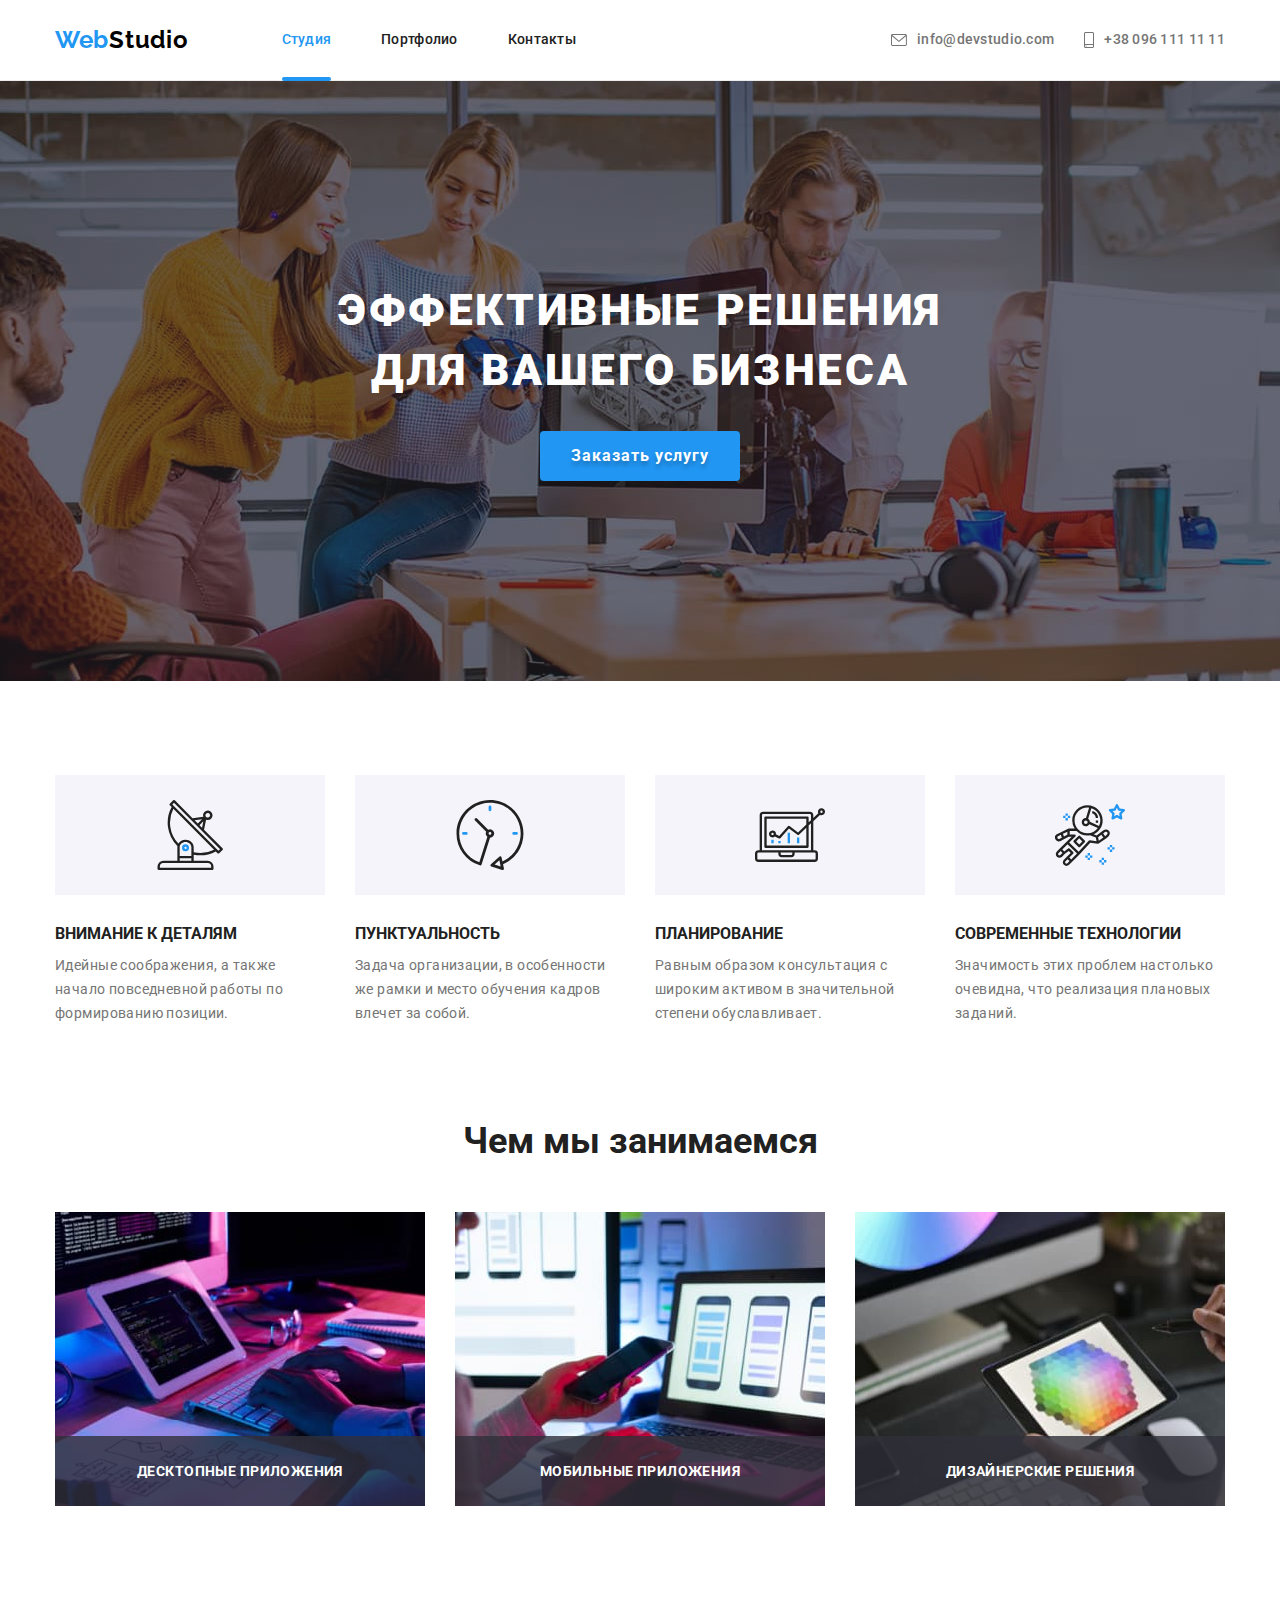
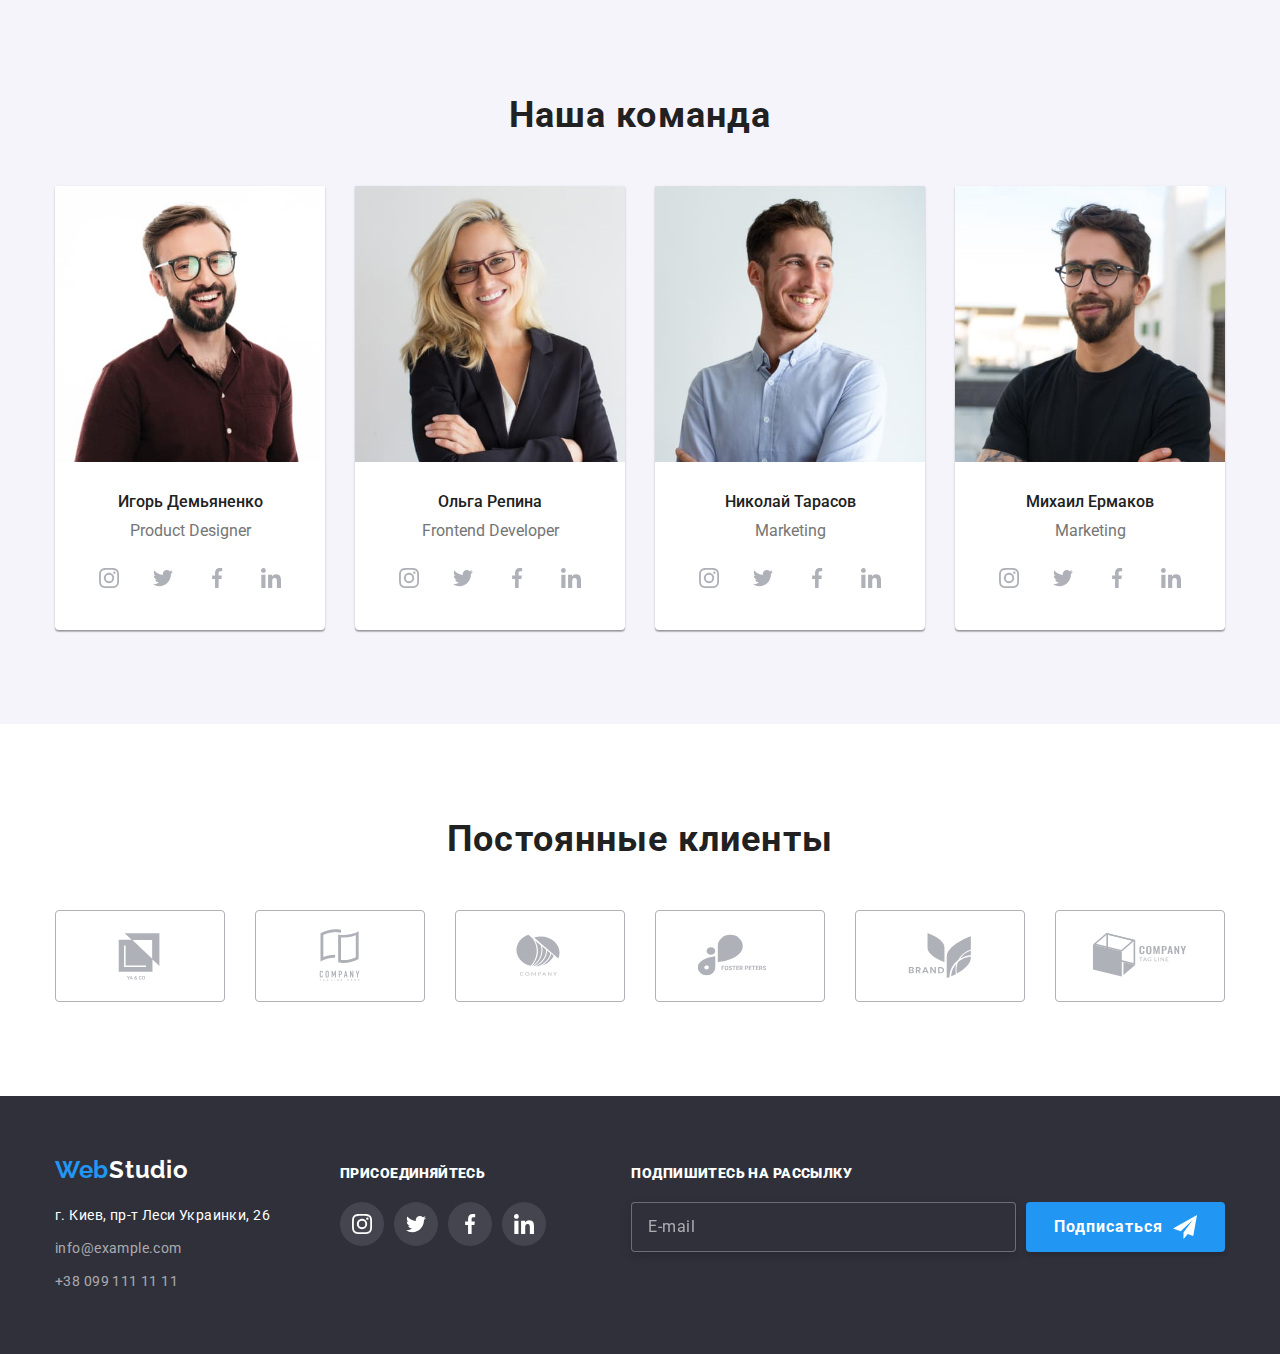
==== commit de47e21d: "logo padding, margins, card-set" ====
--- a/index.html
+++ b/index.html
@@ -150,7 +150,7 @@
               data-modal-close
             >
               <svg class="modal__closing-icon" width="11" height="11">
-                <use href="./images/icons.svg#modal-button"></use>
+                <use  href="./images/icons.svg#modal-button"></use>
               </svg>
             </button>
 
--- a/css/main.min.css
+++ b/css/main.min.css
@@ -1,2 +1,2 @@
-h1,h2,h3,h4,p,ul{margin-bottom:0;margin-top:0}ul{padding:0;list-style-type:none}a{text-decoration:none}body{color:#212121;font-family:"Roboto", sans-serif;font-style:normal;font-size:14px;margin-left:auto;margin-right:auto}body.menu-open{overflow:hidden}img{display:block;max-width:100%;height:auto}.container{padding-left:15px;padding-right:15px;margin-left:auto;margin-right:auto}@media screen and (min-width: 480px){.container{width:480px}}@media screen and (min-width: 768px){.container{width:768px}}@media screen and (min-width: 1200px){.container{width:1200px}}.page-header{border-bottom:1px solid #ececec}@media screen and (max-width: 767px){.page-header{padding-bottom:16px;padding-top:16px}}.logo{font-family:'Raleway';font-style:normal;font-weight:700;font-size:24px;line-height:1.17;letter-spacing:0.03em;color:#2196F3;display:block}@media screen and (min-width: 768px){.logo{margin-right:88px}}@media screen and (min-width: 1200px){.logo{margin-right:93px}}.page-header__logo{color:#000}.navigation{display:-webkit-box;display:-ms-flexbox;display:flex;-webkit-box-align:center;-ms-flex-align:center;align-items:center;-webkit-box-pack:justify;-ms-flex-pack:justify;justify-content:space-between}@media screen and (min-width: 768px){.navigation{-webkit-box-pack:center;-ms-flex-pack:center;justify-content:center}}.navigation__list{display:none}@media screen and (min-width: 768px){.navigation__list{display:-webkit-box;display:-ms-flexbox;display:flex;-webkit-box-align:center;-ms-flex-align:center;align-items:center}}.navigation__item{margin-right:50px}.navigation__item:last-child{margin-right:0}.navigation__link{position:relative;font-weight:500;font-size:14px;line-height:1.14;letter-spacing:0.02em;color:#212121;display:-webkit-inline-box;display:-ms-inline-flexbox;display:inline-flex;padding-top:32px;padding-bottom:32px;-webkit-transition:color 250ms cubic-bezier(0.4, 0, 0.2, 1);transition:color 250ms cubic-bezier(0.4, 0, 0.2, 1)}.navigation__link:hover,.navigation__link:focus,.navigation__link--active{color:#2196F3}.navigation__link--active::after{content:"";position:absolute;bottom:-1px;left:0;width:100%;height:4px;display:block;background-color:#2196f3;border-radius:2px}.contact{display:none}@media screen and (min-width: 768px){.contact{display:-webkit-box;display:-ms-flexbox;display:flex;-webkit-box-orient:vertical;-webkit-box-direction:normal;-ms-flex-direction:column;flex-direction:column;margin-left:auto}}@media screen and (min-width: 768px) and (min-width: 1200px){.contact{-webkit-box-orient:horizontal;-webkit-box-direction:normal;-ms-flex-direction:row;flex-direction:row}}.contact__item{margin-bottom:10px}@media screen and (min-width: 1200px){.contact__item{margin-right:30px;margin-bottom:0}}.contact__item:last-child{margin-bottom:0}@media screen and (min-width: 1200px){.contact__item:last-child{margin-right:0}}.contact__link{font-weight:500;font-size:12px;line-height:1.17;letter-spacing:0.02em;color:#757575;display:-webkit-inline-box;display:-ms-inline-flexbox;display:inline-flex;-webkit-box-align:center;-ms-flex-align:center;align-items:center;padding-top:0;padding-bottom:0;-webkit-transition:color 250ms cubic-bezier(0.4, 0, 0.2, 1);transition:color 250ms cubic-bezier(0.4, 0, 0.2, 1)}@media screen and (min-width: 1200px){.contact__link{font-size:14px;line-height:1.14}}@media screen and (min-width: 1200px){.contact__link{padding-top:32px;padding-bottom:32px}}.contact__link:hover,.contact__link:focus{color:#2196F3}@media screen and (min-width: 768px){.container-flex{display:-webkit-box;display:-ms-flexbox;display:flex;-webkit-box-align:center;-ms-flex-align:center;align-items:center}}.contact__icon{fill:currentColor;margin-right:10px}.menu__button{margin:0;padding:0;color:black;background-color:transparent;border:none;display:-webkit-inline-box;display:-ms-inline-flexbox;display:inline-flex}@media screen and (min-width: 768px){.menu__button{display:none}}.menu__button:hover,.menu__button:focus{color:#2196F3}.menu__icon{fill:currentColor}.page-header{position:relative}.menu__button{z-index:10}.menu__button .menu__icon-cross{display:none}.menu__button.is-open .menu__icon-cross{display:block}.menu__button.is-open .menu__icon-menu{display:none}.menu-container{display:none;z-index:9;position:fixed;top:0;left:0;width:100%;height:100%;background-color:#ffffff;padding:48px 40px;-webkit-box-shadow:0px 4px 8px rgba(0,0,0,0.04),0px 2px 4px rgba(0,0,0,0.08),0px 1px 3px rgba(0,0,0,0.16);box-shadow:0px 4px 8px rgba(0,0,0,0.04),0px 2px 4px rgba(0,0,0,0.08),0px 1px 3px rgba(0,0,0,0.16)}.menu-container.is-open{display:-webkit-box;display:-ms-flexbox;display:flex;-webkit-box-orient:vertical;-webkit-box-direction:normal;-ms-flex-direction:column;flex-direction:column}@media screen and (min-width: 767px){.menu-container.is-open{display:none}}.menu-nav__link{font-weight:500;font-size:40px;line-height:1.18;letter-spacing:0.02em;color:inherit;-webkit-transition:color 250ms cubic-bezier(0.4, 0, 0.2, 1);transition:color 250ms cubic-bezier(0.4, 0, 0.2, 1)}.menu-nav__link:hover,.menu-nav__link:focus,.menu-nav__link--active{color:#2196F3}.menu-nav__item:not(:last-child){margin-bottom:32px}.menu-nav__item:last-child{margin-bottom:0}.menu-contact{margin-top:auto}.contact-tel__link{font-weight:500;font-size:34px;line-height:1.25;letter-spacing:0.02em;color:#2196F3}.contact-mail__link{font-weight:500;font-size:24px;line-height:1.17;letter-spacing:0.02em;color:#757575}.menu-contact__item:not(:last-child){margin-bottom:32px}.menu-contact__item:last-child{margin-bottom:64px}.menu-socials{display:-webkit-box;display:-ms-flexbox;display:flex;-ms-flex-wrap:wrap;flex-wrap:wrap}.menu-socials__link{font-weight:500;font-size:18px;line-height:1.22;letter-spacing:0.02em;color:#2196F3}.menu-socials__item:not(:last-child){border-right:1px solid rgba(33,33,33,0.2);margin-right:5px}.menu-socials__item{padding-right:5px}.hero-background{margin-left:auto;margin-right:auto;background-color:#2f303a;background-repeat:no-repeat;background-position:center;background-size:cover;width:100%;height:400px;padding-top:118px;padding-bottom:118px;background-image:-webkit-gradient(linear, left top, right top, from(rgba(47,48,58,0.4)), to(rgba(47,48,58,0.4))),url("../images/hero-sm.jpg");background-image:linear-gradient(to right, rgba(47,48,58,0.4), rgba(47,48,58,0.4)),url("../images/hero-sm.jpg")}@media (min-device-pixel-ratio: 2), (-webkit-min-device-pixel-ratio: 2), (min-resolution: 192dpi), (min-resolution: 2dppx){.hero-background{background-image:-webkit-gradient(linear, left top, right top, from(rgba(47,48,58,0.4)), to(rgba(47,48,58,0.4))),url(" ../images/hero-sm@2x.jpg ");background-image:linear-gradient(to right, rgba(47,48,58,0.4), rgba(47,48,58,0.4)),url(" ../images/hero-sm@2x.jpg ")}}@media screen and (min-width: 768px){.hero-background{background-image:-webkit-gradient(linear, left top, right top, from(rgba(47,48,58,0.4)), to(rgba(47,48,58,0.4))),url("../images/hero-tab.jpg");background-image:linear-gradient(to right, rgba(47,48,58,0.4), rgba(47,48,58,0.4)),url("../images/hero-tab.jpg")}}@media screen and (min-width: 768px) and (min-device-pixel-ratio: 2), screen and (min-width: 768px) and (-webkit-min-device-pixel-ratio: 2), screen and (min-width: 768px) and (min-resolution: 192dpi), screen and (min-width: 768px) and (min-resolution: 2dppx){.hero-background{background-image:-webkit-gradient(linear, left top, right top, from(rgba(47,48,58,0.4)), to(rgba(47,48,58,0.4))),url("../images/hero-tab@2x.jpg");background-image:linear-gradient(to right, rgba(47,48,58,0.4), rgba(47,48,58,0.4)),url("../images/hero-tab@2x.jpg")}}@media screen and (min-width: 1200px){.hero-background{max-width:1600px;height:600px;padding-top:200px;padding-bottom:200px;background-image:-webkit-gradient(linear, left top, right top, from(rgba(47,48,58,0.4)), to(rgba(47,48,58,0.4))),url("../images/img-hero.jpg");background-image:linear-gradient(to right, rgba(47,48,58,0.4), rgba(47,48,58,0.4)),url("../images/img-hero.jpg")}}@media screen and (min-width: 1200px) and (min-device-pixel-ratio: 2), screen and (min-width: 1200px) and (-webkit-min-device-pixel-ratio: 2), screen and (min-width: 1200px) and (min-resolution: 192dpi), screen and (min-width: 1200px) and (min-resolution: 2dppx){.hero-background{background-image:-webkit-gradient(linear, left top, right top, from(rgba(47,48,58,0.4)), to(rgba(47,48,58,0.4))),url("../images/img-hero2x.jpg");background-image:linear-gradient(to right, rgba(47,48,58,0.4), rgba(47,48,58,0.4)),url("../images/img-hero2x.jpg")}}.hero__title{color:#fff;font-weight:900;font-size:26px;line-height:1.62;text-align:center;letter-spacing:0.06em;text-transform:uppercase;display:block;width:100%;max-width:360px;margin-left:auto;margin-right:auto;margin-bottom:30px}@media screen and (min-width: 1200px){.hero__title{font-size:44px;line-height:1.36}}@media screen and (min-width: 1200px){.hero__title{max-width:696px;width:100%}}.hero-button{color:#fff;background-color:#2196F3;cursor:pointer;font-family:inherit;font-weight:700;font-size:16px;line-height:1.88;text-align:center;text-shadow:0px 4px 4px rgba(0,0,0,0.25);letter-spacing:0.06em;display:block;width:100%;max-width:200px;height:50px;padding:0;margin-left:auto;margin-right:auto;border-radius:4px;border:none}.backdrop{position:fixed;width:100%;height:100%;left:0px;top:0px;z-index:1;background:rgba(0,0,0,0.2);opacity:1;-webkit-transition:opacity 250ms cubic-bezier(0.4, 0, 0.2, 1),visibility 250ms cubic-bezier(0.4, 0, 0.2, 1);transition:opacity 250ms cubic-bezier(0.4, 0, 0.2, 1),visibility 250ms cubic-bezier(0.4, 0, 0.2, 1)}.backdrop.is-hidden{visibility:hidden;opacity:0;pointer-events:none}.backdrop.is-hidden .modal{-webkit-transform:translate(-50%, -50%) scale(0.3);transform:translate(-50%, -50%) scale(0.3)}.modal{position:absolute;top:50%;left:50%;background:#ffffff;-webkit-box-shadow:0px 1px 3px rgba(0,0,0,0.12),0px 1px 1px rgba(0,0,0,0.14),0px 2px 1px rgba(0,0,0,0.2);box-shadow:0px 1px 3px rgba(0,0,0,0.12),0px 1px 1px rgba(0,0,0,0.14),0px 2px 1px rgba(0,0,0,0.2);border-radius:4px;-webkit-transform:translate(-50%, -50%) scale(1);transform:translate(-50%, -50%) scale(1);-webkit-transition:-webkit-transform 250ms cubic-bezier(0.4, 0, 0.2, 1);transition:-webkit-transform 250ms cubic-bezier(0.4, 0, 0.2, 1);transition:transform 250ms cubic-bezier(0.4, 0, 0.2, 1);transition:transform 250ms cubic-bezier(0.4, 0, 0.2, 1), -webkit-transform 250ms cubic-bezier(0.4, 0, 0.2, 1);padding:40px}@media screen and (min-width: 480px){.modal{width:450px}}@media screen and (min-width: 1200px){.modal{width:528px}}.modal__closing-button{position:absolute;top:8px;right:8px;display:-webkit-box;display:-ms-flexbox;display:flex;-webkit-box-pack:center;-ms-flex-pack:center;justify-content:center;-webkit-box-align:center;-ms-flex-align:center;align-items:center;width:30px;height:30px;background:#fff;border:1px solid rgba(0,0,0,0.1);border-radius:50%;-webkit-transition:fill 250ms cubic-bezier(0.4, 0, 0.2, 1);transition:fill 250ms cubic-bezier(0.4, 0, 0.2, 1)}.modal__closing-button:hover,.modal__closing-button:focus{fill:#2196F3;cursor:pointer}.modal__headline{display:block;font-weight:700;font-size:20px;line-height:1.16;text-align:center;letter-spacing:0.03em;color:#212121;margin-bottom:30px}.modal-form{display:-webkit-box;display:-ms-flexbox;display:flex;-webkit-box-orient:vertical;-webkit-box-direction:normal;-ms-flex-direction:column;flex-direction:column}.form-field{display:-webkit-box;display:-ms-flexbox;display:flex;-webkit-box-orient:vertical;-webkit-box-direction:normal;-ms-flex-direction:column;flex-direction:column;cursor:pointer;font-weight:400;font-size:12px;line-height:1.17;letter-spacing:0.01em;-webkit-transition:color 250ms cubic-bezier(0.4, 0, 0.2, 1);transition:color 250ms cubic-bezier(0.4, 0, 0.2, 1)}.form-field+.form-field{margin-top:10px}.form-field__text{font-weight:400;font-size:12px;line-height:1.17;letter-spacing:0.01em;color:#757575;margin-bottom:4px}.form-field__thumb{position:relative}.form-field__icon{position:absolute;left:12px;bottom:50%;-webkit-transform:translateY(50%);transform:translateY(50%);fill:currentColor}.form-field__input{outline:none;width:100%;padding-top:11px;padding-bottom:11px;padding-left:40px;cursor:pointer;border:1px solid rgba(33,33,33,0.2);border-radius:4px;-webkit-transition:border-color 250ms cubic-bezier(0.4, 0, 0.2, 1);transition:border-color 250ms cubic-bezier(0.4, 0, 0.2, 1)}.form-field:hover,.form-field:focus-within{color:#2196F3}.form-field:hover .form-field__input,.form-field:focus-within .form-field__input{border-color:#2196F3;outline:solid 1px #2196F3}.form-field__textarea{width:100%;height:120px;resize:none;cursor:pointer;border:1px solid rgba(33,33,33,0.2);border-radius:4px;padding:12px 16px;-webkit-transition:border-color 250ms cubic-bezier(0.4, 0, 0.2, 1);transition:border-color 250ms cubic-bezier(0.4, 0, 0.2, 1)}.form-field__textarea:hover,.form-field__textarea:focus{border-color:#2196F3;outline:solid 1px #2196F3}.form-field__textarea::-webkit-input-placeholder{font-weight:400;font-size:14px;line-height:1.15;letter-spacing:0.01em;color:rgba(117,117,117,0.5)}.form-field__textarea:-ms-input-placeholder{font-weight:400;font-size:14px;line-height:1.15;letter-spacing:0.01em;color:rgba(117,117,117,0.5)}.form-field__textarea::-ms-input-placeholder{font-weight:400;font-size:14px;line-height:1.15;letter-spacing:0.01em;color:rgba(117,117,117,0.5)}.form-field__textarea::placeholder{font-weight:400;font-size:14px;line-height:1.15;letter-spacing:0.01em;color:rgba(117,117,117,0.5)}.modal-checkbox{display:-webkit-box;display:-ms-flexbox;display:flex;-webkit-box-align:center;-ms-flex-align:center;align-items:center;-webkit-box-pack:center;-ms-flex-pack:center;justify-content:center;margin-top:20px;font-size:12px;line-height:1.17;letter-spacing:0.03em;color:#757575}.modal-checkbox__input{position:absolute;width:1px;height:1px;margin:-1px;border:1px;padding:0;clip:rect(0 0 0 0);overflow:hidden}.modal-checkbox__input:checked+.modal-checkbox__icon{background-color:#2196F3;background-image:url(../images/icon-check.svg);background-size:contain;border-color:transparent;background-origin:border-box;-webkit-box-shadow:none;box-shadow:none}.modal-checkbox__icon{display:inline-block;width:16px;height:15px;border:2px solid #212121;border-radius:2px;margin-right:7px}.modal-checkbox__contract{border-bottom:0.6px solid currentColor;display:inline-block;line-height:0.85;text-decoration:none;color:#2196F3}.modal-submit{width:200px;margin-left:auto;margin-right:auto;margin-top:30px;padding-top:10px;padding-bottom:10px;font-family:inherit;font-style:normal;font-weight:700;font-size:16px;line-height:1.88;letter-spacing:0.06em;color:#fff;background:#188ce8;-webkit-box-shadow:0px 4px 4px rgba(0,0,0,0.15);box-shadow:0px 4px 4px rgba(0,0,0,0.15);border-radius:4px;border:none;cursor:pointer}.feature{padding-top:60px;padding-bottom:60px}@media screen and (min-width: 1200px){.feature{padding-top:94px;padding-bottom:94px}}.feature__title{visibility:hidden;position:absolute;width:1px;height:1px;margin:-1px;border:0;padding:0;white-space:nowrap;-webkit-clip-path:inset(100%);clip-path:inset(100%);clip:rect(0 0 0 0);overflow:hidden}@media screen and (min-width: 768px){.feature__list{display:-webkit-box;display:-ms-flexbox;display:flex;-ms-flex-wrap:wrap;flex-wrap:wrap;margin:-15px}}@media screen and (min-width: 768px){.feature__item{width:calc((100% - 60px) / 2);margin:15px}}@media screen and (min-width: 1200px){.feature__item{width:calc((100% - 120px) / 4);margin:15px}}@media screen and (max-width: 767px){.feature__item:not(:last-child){margin-bottom:30px}}.feature__frame{width:100%;height:120px;background-color:#F5F4FA;margin-bottom:30px;display:-webkit-box;display:-ms-flexbox;display:flex;-webkit-box-pack:center;-ms-flex-pack:center;justify-content:center;-webkit-box-align:center;-ms-flex-align:center;align-items:center}.feature__subtitle{font-weight:700;line-height:1.14;text-transform:uppercase;text-align:center;margin-bottom:10px}.feature__text{font-size:14px;line-height:1.71;letter-spacing:0.03em;color:#757575}.function{display:none;padding-bottom:94px}@media screen and (min-width: 1200px){.function{display:block}}.function__title{font-weight:700;font-size:36px;line-height:1.17;text-align:center;margin-bottom:50px}.function__list{display:-webkit-box;display:-ms-flexbox;display:flex;margin:-15px}.function__item{width:calc((100% - 90px) / 3);margin:15px;position:relative}.function-image{display:block}.function__label{display:block;position:absolute;left:0;bottom:0;width:100%;font-weight:700;font-size:14px;line-height:1.15;letter-spacing:0.03em;text-transform:uppercase;text-align:center;color:#fff;background:rgba(47,48,58,0.8);padding-top:27px;padding-bottom:27px}.team{background-color:#F5F4FA;padding:60px 0}@media screen and (min-width: 1200px){.team{padding:94px 0}}.team__title{margin-bottom:30px;font-weight:700;font-size:36px;line-height:1.17;text-align:center;letter-spacing:0.03em}@media screen and (min-width: 1200px){.team__title{margin-bottom:50px}}@media screen and (min-width: 768px){.team__list{display:-webkit-box;display:-ms-flexbox;display:flex;-ms-flex-wrap:wrap;flex-wrap:wrap;margin:-15px}}.team__item{padding-bottom:30px;background:#fff;-webkit-box-shadow:0px 1px 3px rgba(0,0,0,0.12),0px 1px 1px rgba(0,0,0,0.14),0px 2px 1px rgba(0,0,0,0.2);box-shadow:0px 1px 3px rgba(0,0,0,0.12),0px 1px 1px rgba(0,0,0,0.14),0px 2px 1px rgba(0,0,0,0.2);border-radius:0px 0px 4px 4px;margin-bottom:30px}@media screen and (min-width: 768px){.team__item{margin:15px;width:calc((100% - 60px) / 2)}}@media screen and (min-width: 1200px){.team__item{margin:15px;width:calc((100% - 120px) / 4)}}.team__image{width:100%;margin-bottom:30px}.team__subtitle{font-weight:500;font-size:16px;line-height:1.19;text-align:center;margin-bottom:10px}.team__text{color:#757575;font-size:16px;line-height:1.19;text-align:center;margin-bottom:16px}.socials{display:-webkit-box;display:-ms-flexbox;display:flex;-webkit-box-pack:center;-ms-flex-pack:center;justify-content:center;-webkit-box-align:center;-ms-flex-align:center;align-items:center}.socials__item{margin-right:10px}.socials__item:last-child{margin-right:0}.socials__link{width:44px;height:44px;display:-webkit-box;display:-ms-flexbox;display:flex;-webkit-box-align:center;-ms-flex-align:center;align-items:center;-webkit-box-pack:center;-ms-flex-pack:center;justify-content:center;border-radius:50%;color:#AFB1B8;-webkit-transition:color 250ms cubic-bezier(0.4, 0, 0.2, 1),background-color 250ms cubic-bezier(0.4, 0, 0.2, 1);transition:color 250ms cubic-bezier(0.4, 0, 0.2, 1),background-color 250ms cubic-bezier(0.4, 0, 0.2, 1)}.socials__link:hover,.socials__link:focus{color:#fff;background-color:#2196F3}.socials__icon{fill:currentColor}.clients{padding:60px 0}@media screen and (min-width: 1200px){.clients{padding:94px 0}}.clients__title{font-weight:700;font-size:28px;line-height:1.18;text-align:center;letter-spacing:0.03em;margin-bottom:30px}@media screen and (min-width: 1200px){.clients__title{font-size:36px;line-height:1.17}}@media screen and (min-width: 1200px){.clients__title{margin-bottom:50px}}.clients__list{display:-webkit-box;display:-ms-flexbox;display:flex;-webkit-box-align:center;-ms-flex-align:center;align-items:center;-webkit-box-pack:center;-ms-flex-pack:center;justify-content:center;-ms-flex-wrap:wrap;flex-wrap:wrap;margin:-15px}.clients__item{margin:15px}.clients__icon{fill:currentColor}.clients__link{display:-webkit-box;display:-ms-flexbox;display:flex;-webkit-box-align:center;-ms-flex-align:center;align-items:center;-webkit-box-pack:center;-ms-flex-pack:center;justify-content:center;width:210px;height:92px;border:1px solid #AFB1B8;border-radius:4px;color:#AFB1B8;-webkit-transition:color 250ms cubic-bezier(0.4, 0, 0.2, 1),border-color 250ms cubic-bezier(0.4, 0, 0.2, 1);transition:color 250ms cubic-bezier(0.4, 0, 0.2, 1),border-color 250ms cubic-bezier(0.4, 0, 0.2, 1)}@media screen and (min-width: 768px){.clients__link{width:226px}}@media screen and (min-width: 1200px){.clients__link{width:170px}}.clients__link:hover,.clients__link:focus{color:#2196F3;border-color:#2196F3}.footer{background-color:#2f303a;padding:60px 0}@media screen and (min-width: 768px){.address-container{margin-right:165px}}@media screen and (min-width: 1200px){.address-container{margin-right:70px}}.footer__logo{color:#fff}.logo--position{text-align:center;margin-bottom:20px}@media screen and (min-width: 1200px){.logo--position{margin-right:0}}@media screen and (min-width: 1200px){.logo--position{text-align:start}}.address__item{font-style:normal;font-weight:400;font-size:14px;line-height:1.71;letter-spacing:0.03em;text-align:center;color:#fff;margin-bottom:9px}@media screen and (min-width: 768px){.address__item{text-align:start}}.address__item:last-child{margin-bottom:0}.address__link{font-style:normal;font-weight:400;font-size:14px;line-height:1.71;letter-spacing:0.03em;color:rgba(255,255,255,0.6);-webkit-transition:color 250ms cubic-bezier(0.4, 0, 0.2, 1);transition:color 250ms cubic-bezier(0.4, 0, 0.2, 1)}.address__link:hover,.address__link:focus{color:#2196F3}.address__list{margin-bottom:60px}@media screen and (min-width: 1200px){.address__list{margin-bottom:0}}.footer-socials__title{font-weight:700;font-size:14px;line-height:1.14;letter-spacing:0.03em;text-transform:uppercase;text-align:center;color:#fff;margin-bottom:20px}@media screen and (min-width: 768px){.footer-socials__title{text-align:start}}.footer-socials__list{display:-webkit-box;display:-ms-flexbox;display:flex;-webkit-box-pack:center;-ms-flex-pack:center;justify-content:center;margin-bottom:60px}.footer-socials__item{margin-right:10px}.footer-socials__item:last-child{margin-right:0}.footer-socials__link{display:-webkit-box;display:-ms-flexbox;display:flex;-webkit-box-align:center;-ms-flex-align:center;align-items:center;-webkit-box-pack:center;-ms-flex-pack:center;justify-content:center;width:44px;height:44px;border-radius:50%;background:rgba(255,255,255,0.1);color:#fff;-webkit-transition:background-color 250ms cubic-bezier(0.4, 0, 0.2, 1);transition:background-color 250ms cubic-bezier(0.4, 0, 0.2, 1)}.footer-socials__link:hover,.footer-socials__link:focus{background-color:#2196F3}.footer-socials__icon{fill:currentColor}@media screen and (min-width: 768px){.container--flexible{display:-webkit-box;display:-ms-flexbox;display:flex;-ms-flex-wrap:wrap;flex-wrap:wrap;-webkit-box-align:baseline;-ms-flex-align:baseline;align-items:baseline;-webkit-box-pack:center;-ms-flex-pack:center;justify-content:center}}@media screen and (min-width: 1200px){.footer-mailing__container{display:-webkit-box;display:-ms-flexbox;display:flex}}@media screen and (min-width: 1200px){.footer-mailing{margin-left:auto}}.footer-mailing__title{font-weight:700;font-size:14px;line-height:1.14;letter-spacing:0.03em;text-transform:uppercase;text-align:center;color:#fff;margin-bottom:20px}@media screen and (min-width: 1200px){.footer-mailing__title{text-align:start}}.footer-form__input{border:1px solid rgba(255,255,255,0.3);-webkit-filter:drop-shadow(0px 4px 4px rgba(0,0,0,0.15));filter:drop-shadow(0px 4px 4px rgba(0,0,0,0.15));border-radius:4px;background:#2f303a;width:100%;height:50px;padding:0 16px;margin-bottom:20px}@media screen and (min-width: 768px){.footer-form__input{width:450px}}@media screen and (min-width: 1200px){.footer-form__input{width:385px;margin-right:10px}}@media screen and (min-width: 1200px){.footer-form__input{margin-bottom:0}}.footer-form__input:focus-within{color:#fff;font-weight:400;font-size:16px;line-height:1.25;letter-spacing:0.03em}.footer-form__input::-webkit-input-placeholder{font-weight:400;font-size:16px;line-height:1.25;letter-spacing:0.03em;color:rgba(255,255,255,0.6)}.footer-form__input:-ms-input-placeholder{font-weight:400;font-size:16px;line-height:1.25;letter-spacing:0.03em;color:rgba(255,255,255,0.6)}.footer-form__input::-ms-input-placeholder{font-weight:400;font-size:16px;line-height:1.25;letter-spacing:0.03em;color:rgba(255,255,255,0.6)}.footer-form__input::placeholder{font-weight:400;font-size:16px;line-height:1.25;letter-spacing:0.03em;color:rgba(255,255,255,0.6)}.footer-button{font-family:inherit;font-style:inherit;font-weight:700;font-size:16px;line-height:1.88;letter-spacing:0.06em;color:#fff;cursor:pointer;background-color:#2196F3;-webkit-box-shadow:0px 4px 4px rgba(0,0,0,0.15);box-shadow:0px 4px 4px rgba(0,0,0,0.15);border-radius:4px;padding:0 28px;width:100%;max-width:200px;height:50px;border-style:none;display:-webkit-box;display:-ms-flexbox;display:flex;-webkit-box-align:center;-ms-flex-align:center;align-items:center;-webkit-box-pack:center;-ms-flex-pack:center;justify-content:center;margin-left:auto;margin-right:auto}.footer-button__text{margin-right:10px}.portfolio{padding-top:60px;padding-bottom:60px}@media screen and (min-width: 1200px){.portfolio{padding-top:94px;padding-bottom:94px}}.portfolio__title{visibility:hidden;position:absolute;width:1px;height:1px;margin:-1px;border:0;padding:0;white-space:nowrap;-webkit-clip-path:inset(100%);clip-path:inset(100%);clip:rect(0 0 0 0);overflow:hidden}.filter{display:-webkit-box;display:-ms-flexbox;display:flex;-ms-flex-wrap:wrap;flex-wrap:wrap;margin-bottom:40px}@media screen and (min-width: 768px){.filter{-webkit-box-pack:center;-ms-flex-pack:center;justify-content:center;margin-bottom:50px}}.filter__item:not(:last-child){margin-right:8px}@media screen and (max-width: 767px){.filter__item:nth-child(-n+3){margin-bottom:15px}}.filter__button{font-family:inherit;font-weight:500;font-size:16px;line-height:1.63;text-align:center;letter-spacing:0.03em;cursor:pointer;background-color:#F5F4FA;border-radius:4px;border:none;padding-top:6px;padding-bottom:6px;padding-left:22px;padding-right:22px;-webkit-transition:color 250ms cubic-bezier(0.4, 0, 0.2, 1),background-color 250ms cubic-bezier(0.4, 0, 0.2, 1),-webkit-box-shadow 250ms cubic-bezier(0.4, 0, 0.2, 1);transition:color 250ms cubic-bezier(0.4, 0, 0.2, 1),background-color 250ms cubic-bezier(0.4, 0, 0.2, 1),-webkit-box-shadow 250ms cubic-bezier(0.4, 0, 0.2, 1);transition:color 250ms cubic-bezier(0.4, 0, 0.2, 1),background-color 250ms cubic-bezier(0.4, 0, 0.2, 1),box-shadow 250ms cubic-bezier(0.4, 0, 0.2, 1);transition:color 250ms cubic-bezier(0.4, 0, 0.2, 1),background-color 250ms cubic-bezier(0.4, 0, 0.2, 1),box-shadow 250ms cubic-bezier(0.4, 0, 0.2, 1),-webkit-box-shadow 250ms cubic-bezier(0.4, 0, 0.2, 1)}.filter__button.filter__button--active,.filter__button:hover,.filter__button:focus{color:#fff;background-color:#2196F3;-webkit-box-shadow:0px 3px 1px rgba(0,0,0,0.1),0px 1px 2px rgba(0,0,0,0.08),0px 2px 2px rgba(0,0,0,0.12);box-shadow:0px 3px 1px rgba(0,0,0,0.1),0px 1px 2px rgba(0,0,0,0.08),0px 2px 2px rgba(0,0,0,0.12)}@media screen and (min-width: 768px){.card-set{display:-webkit-box;display:-ms-flexbox;display:flex;-ms-flex-wrap:wrap;flex-wrap:wrap;margin:-15px}}.card-set__item{margin:15px;border:#eeeeee solid 1px}@media screen and (min-width: 768px){.card-set__item{display:-webkit-box;display:-ms-flexbox;display:flex;-ms-flex-preferred-size:calc((100% - 2 * 30px) / 2);flex-basis:calc((100% - 2 * 30px) / 2)}}@media screen and (min-width: 1200px){.card-set__item{-ms-flex-preferred-size:calc((100% - 3 * 30px) / 3);flex-basis:calc((100% - 3 * 30px) / 3)}}.card__link{color:inherit;display:-webkit-box;display:-ms-flexbox;display:flex;-webkit-box-orient:vertical;-webkit-box-direction:normal;-ms-flex-direction:column;flex-direction:column;-webkit-transition:-webkit-box-shadow 250ms cubic-bezier(0.4, 0, 0.2, 1);transition:-webkit-box-shadow 250ms cubic-bezier(0.4, 0, 0.2, 1);transition:box-shadow 250ms cubic-bezier(0.4, 0, 0.2, 1);transition:box-shadow 250ms cubic-bezier(0.4, 0, 0.2, 1), -webkit-box-shadow 250ms cubic-bezier(0.4, 0, 0.2, 1)}.card__link:hover,.card__link:focus{-webkit-box-shadow:0px 1px 1px rgba(0,0,0,0.12),0px 4px 4px rgba(0,0,0,0.06),1px 4px 6px rgba(0,0,0,0.16);box-shadow:0px 1px 1px rgba(0,0,0,0.12),0px 4px 4px rgba(0,0,0,0.06),1px 4px 6px rgba(0,0,0,0.16)}.card__thumb{position:relative;overflow:hidden}.card-overlay{position:absolute;width:100%;height:100%;top:0;left:0;background:rgba(33,150,243,0.9);opacity:0;-webkit-transform:translateY(100%);transform:translateY(100%);-webkit-transition:opacity 250ms cubic-bezier(0.4, 0, 0.2, 1),-webkit-transform 250ms cubic-bezier(0.4, 0, 0.2, 1);transition:opacity 250ms cubic-bezier(0.4, 0, 0.2, 1),-webkit-transform 250ms cubic-bezier(0.4, 0, 0.2, 1);transition:opacity 250ms cubic-bezier(0.4, 0, 0.2, 1),transform 250ms cubic-bezier(0.4, 0, 0.2, 1);transition:opacity 250ms cubic-bezier(0.4, 0, 0.2, 1),transform 250ms cubic-bezier(0.4, 0, 0.2, 1),-webkit-transform 250ms cubic-bezier(0.4, 0, 0.2, 1)}.card__link:hover .card-overlay,.card__link:focus .card-overlay{opacity:1;-webkit-transform:translateY(0);transform:translateY(0)}.card-overlay__text{font-weight:400;font-size:18px;line-height:1.56;letter-spacing:0.03em;color:#fff;padding-top:63px;padding-bottom:63px;padding-left:24px;padding-right:24px}.card__image{width:100%}.card__content{padding:20px 24px;-webkit-box-flex:1;-ms-flex-positive:1;flex-grow:1}.card__title{font-weight:700;font-size:18px;line-height:2;letter-spacing:0.06em;margin-bottom:4px}.card__text{color:#757575;font-size:16px;line-height:1.88;margin-bottom:auto}
+h1,h2,h3,h4,p,ul{margin-bottom:0;margin-top:0}ul{padding:0;list-style-type:none}a{text-decoration:none}body{color:#212121;font-family:"Roboto", sans-serif;font-style:normal;font-size:14px;margin-left:auto;margin-right:auto}body.menu-open{overflow:hidden}img{display:block;max-width:100%;height:auto}.container{padding-left:15px;padding-right:15px;margin-left:auto;margin-right:auto}@media screen and (min-width: 480px){.container{width:480px}}@media screen and (min-width: 768px){.container{width:768px}}@media screen and (min-width: 1200px){.container{width:1200px}}.page-header{border-bottom:1px solid #ececec}.logo{font-family:'Raleway';font-style:normal;font-weight:700;font-size:24px;line-height:1.17;letter-spacing:0.03em;color:#2196F3;display:block;padding-bottom:16px;padding-top:16px}@media screen and (min-width: 768px){.logo{margin-right:88px;padding-bottom:26px;padding-top:26px}}@media screen and (min-width: 1200px){.logo{margin-right:93px}}.page-header__logo{color:#000}.navigation{display:-webkit-box;display:-ms-flexbox;display:flex;-webkit-box-align:center;-ms-flex-align:center;align-items:center;-webkit-box-pack:justify;-ms-flex-pack:justify;justify-content:space-between}@media screen and (min-width: 768px){.navigation{-webkit-box-pack:center;-ms-flex-pack:center;justify-content:center}}.navigation__list{display:none}@media screen and (min-width: 768px){.navigation__list{display:-webkit-box;display:-ms-flexbox;display:flex;-webkit-box-align:center;-ms-flex-align:center;align-items:center}}.navigation__item{margin-right:50px}.navigation__item:last-child{margin-right:0}.navigation__link{position:relative;font-weight:500;font-size:14px;line-height:1.14;letter-spacing:0.02em;color:#212121;display:-webkit-inline-box;display:-ms-inline-flexbox;display:inline-flex;padding-top:32px;padding-bottom:32px;-webkit-transition:color 250ms cubic-bezier(0.4, 0, 0.2, 1);transition:color 250ms cubic-bezier(0.4, 0, 0.2, 1)}.navigation__link:hover,.navigation__link:focus,.navigation__link--active{color:#2196F3}.navigation__link--active::after{content:"";position:absolute;bottom:-1px;left:0;width:100%;height:4px;display:block;background-color:#2196f3;border-radius:2px}.contact{display:none}@media screen and (min-width: 768px){.contact{display:-webkit-box;display:-ms-flexbox;display:flex;-webkit-box-orient:vertical;-webkit-box-direction:normal;-ms-flex-direction:column;flex-direction:column;margin-left:auto}}@media screen and (min-width: 768px) and (min-width: 1200px){.contact{-webkit-box-orient:horizontal;-webkit-box-direction:normal;-ms-flex-direction:row;flex-direction:row}}.contact__item{margin-bottom:10px}@media screen and (min-width: 1200px){.contact__item{margin-right:30px;margin-bottom:0}}.contact__item:last-child{margin-bottom:0}@media screen and (min-width: 1200px){.contact__item:last-child{margin-right:0}}.contact__link{font-weight:500;font-size:12px;line-height:1.17;letter-spacing:0.02em;color:#757575;display:-webkit-inline-box;display:-ms-inline-flexbox;display:inline-flex;-webkit-box-align:center;-ms-flex-align:center;align-items:center;padding-top:0;padding-bottom:0;-webkit-transition:color 250ms cubic-bezier(0.4, 0, 0.2, 1);transition:color 250ms cubic-bezier(0.4, 0, 0.2, 1)}@media screen and (min-width: 1200px){.contact__link{font-size:14px;line-height:1.14}}@media screen and (min-width: 1200px){.contact__link{padding-top:32px;padding-bottom:32px}}.contact__link:hover,.contact__link:focus{color:#2196F3}@media screen and (min-width: 768px){.container-flex{display:-webkit-box;display:-ms-flexbox;display:flex;-webkit-box-align:center;-ms-flex-align:center;align-items:center}}.contact__icon{fill:currentColor;margin-right:10px}.menu__button{margin:0;padding:0;color:black;background-color:transparent;border:none;display:-webkit-inline-box;display:-ms-inline-flexbox;display:inline-flex}@media screen and (min-width: 768px){.menu__button{display:none}}.menu__button:hover,.menu__button:focus{color:#2196F3}.menu__icon{fill:currentColor}.page-header{position:relative}.menu__button{z-index:10}.menu__button .menu__icon-cross{display:none}.menu__button.is-open .menu__icon-cross{display:block}.menu__button.is-open .menu__icon-menu{display:none}.menu-container{display:none;z-index:9;position:fixed;top:0;left:0;width:100%;height:100%;background-color:#ffffff;padding:48px 40px;-webkit-box-shadow:0px 4px 8px rgba(0,0,0,0.04),0px 2px 4px rgba(0,0,0,0.08),0px 1px 3px rgba(0,0,0,0.16);box-shadow:0px 4px 8px rgba(0,0,0,0.04),0px 2px 4px rgba(0,0,0,0.08),0px 1px 3px rgba(0,0,0,0.16)}@media screen and (max-width: 767.9px){.menu-container.is-open{display:-webkit-box;display:-ms-flexbox;display:flex;-webkit-box-orient:vertical;-webkit-box-direction:normal;-ms-flex-direction:column;flex-direction:column}}.menu-nav__link{font-weight:500;font-size:40px;line-height:1.18;letter-spacing:0.02em;color:inherit;-webkit-transition:color 250ms cubic-bezier(0.4, 0, 0.2, 1);transition:color 250ms cubic-bezier(0.4, 0, 0.2, 1)}.menu-nav__link:hover,.menu-nav__link:focus,.menu-nav__link--active{color:#2196F3}.menu-nav__item:not(:last-child){margin-bottom:32px}.menu-nav__item:last-child{margin-bottom:0}.menu-contact{margin-top:auto}.contact-tel__link{font-weight:500;font-size:32px;line-height:1.25;letter-spacing:0.02em;color:#2196F3}@media screen and (min-width: 480px){.contact-tel__link{font-size:34px}}.contact-mail__link{font-weight:500;font-size:24px;line-height:1.17;letter-spacing:0.02em;color:#757575}.menu-contact__item:not(:last-child){margin-bottom:32px}.menu-contact__item:last-child{margin-bottom:64px}.menu-socials{display:-webkit-box;display:-ms-flexbox;display:flex;-ms-flex-wrap:wrap;flex-wrap:wrap}.menu-socials__link{font-weight:500;font-size:18px;line-height:1.22;letter-spacing:0.02em;color:#2196F3}.menu-socials__item:not(:last-child){border-right:1px solid rgba(33,33,33,0.2);margin-right:5px}.menu-socials__item{padding-right:5px}.hero-background{margin-left:auto;margin-right:auto;background-color:#2f303a;background-repeat:no-repeat;background-position:center;background-size:cover;width:100%;height:400px;padding-top:118px;padding-bottom:118px;background-image:-webkit-gradient(linear, left top, right top, from(rgba(47,48,58,0.4)), to(rgba(47,48,58,0.4))),url("../images/hero-sm.jpg");background-image:linear-gradient(to right, rgba(47,48,58,0.4), rgba(47,48,58,0.4)),url("../images/hero-sm.jpg")}@media (min-device-pixel-ratio: 2), (-webkit-min-device-pixel-ratio: 2), (min-resolution: 192dpi), (min-resolution: 2dppx){.hero-background{background-image:-webkit-gradient(linear, left top, right top, from(rgba(47,48,58,0.4)), to(rgba(47,48,58,0.4))),url(" ../images/hero-sm@2x.jpg ");background-image:linear-gradient(to right, rgba(47,48,58,0.4), rgba(47,48,58,0.4)),url(" ../images/hero-sm@2x.jpg ")}}@media screen and (min-width: 768px){.hero-background{background-image:-webkit-gradient(linear, left top, right top, from(rgba(47,48,58,0.4)), to(rgba(47,48,58,0.4))),url("../images/hero-tab.jpg");background-image:linear-gradient(to right, rgba(47,48,58,0.4), rgba(47,48,58,0.4)),url("../images/hero-tab.jpg")}}@media screen and (min-width: 768px) and (min-device-pixel-ratio: 2), screen and (min-width: 768px) and (-webkit-min-device-pixel-ratio: 2), screen and (min-width: 768px) and (min-resolution: 192dpi), screen and (min-width: 768px) and (min-resolution: 2dppx){.hero-background{background-image:-webkit-gradient(linear, left top, right top, from(rgba(47,48,58,0.4)), to(rgba(47,48,58,0.4))),url("../images/hero-tab@2x.jpg");background-image:linear-gradient(to right, rgba(47,48,58,0.4), rgba(47,48,58,0.4)),url("../images/hero-tab@2x.jpg")}}@media screen and (min-width: 1200px){.hero-background{max-width:1600px;height:600px;padding-top:200px;padding-bottom:200px;background-image:-webkit-gradient(linear, left top, right top, from(rgba(47,48,58,0.4)), to(rgba(47,48,58,0.4))),url("../images/img-hero.jpg");background-image:linear-gradient(to right, rgba(47,48,58,0.4), rgba(47,48,58,0.4)),url("../images/img-hero.jpg")}}@media screen and (min-width: 1200px) and (min-device-pixel-ratio: 2), screen and (min-width: 1200px) and (-webkit-min-device-pixel-ratio: 2), screen and (min-width: 1200px) and (min-resolution: 192dpi), screen and (min-width: 1200px) and (min-resolution: 2dppx){.hero-background{background-image:-webkit-gradient(linear, left top, right top, from(rgba(47,48,58,0.4)), to(rgba(47,48,58,0.4))),url("../images/img-hero2x.jpg");background-image:linear-gradient(to right, rgba(47,48,58,0.4), rgba(47,48,58,0.4)),url("../images/img-hero2x.jpg")}}.hero__title{color:#fff;font-weight:900;font-size:26px;line-height:1.62;text-align:center;letter-spacing:0.06em;text-transform:uppercase;display:block;width:100%;max-width:360px;margin-left:auto;margin-right:auto;margin-bottom:30px}@media screen and (min-width: 1200px){.hero__title{font-size:44px;line-height:1.36}}@media screen and (min-width: 1200px){.hero__title{max-width:696px;width:100%}}.hero-button{color:#fff;background-color:#2196F3;cursor:pointer;font-family:inherit;font-weight:700;font-size:16px;line-height:1.88;text-align:center;text-shadow:0px 4px 4px rgba(0,0,0,0.25);letter-spacing:0.06em;display:block;width:100%;max-width:200px;height:50px;padding:0;margin-left:auto;margin-right:auto;border-radius:4px;border:none}.backdrop{position:fixed;width:100%;height:100%;left:0px;top:0px;z-index:30;background:rgba(0,0,0,0.2);opacity:1;-webkit-transition:opacity 250ms cubic-bezier(0.4, 0, 0.2, 1),visibility 250ms cubic-bezier(0.4, 0, 0.2, 1);transition:opacity 250ms cubic-bezier(0.4, 0, 0.2, 1),visibility 250ms cubic-bezier(0.4, 0, 0.2, 1)}.backdrop.is-hidden{visibility:hidden;opacity:0;pointer-events:none}.backdrop.is-hidden .modal{-webkit-transform:translate(-50%, -50%) scale(0.3);transform:translate(-50%, -50%) scale(0.3)}.modal{position:absolute;top:50%;left:50%;width:100%;max-width:450px;background:#ffffff;-webkit-box-shadow:0px 1px 3px rgba(0,0,0,0.12),0px 1px 1px rgba(0,0,0,0.14),0px 2px 1px rgba(0,0,0,0.2);box-shadow:0px 1px 3px rgba(0,0,0,0.12),0px 1px 1px rgba(0,0,0,0.14),0px 2px 1px rgba(0,0,0,0.2);border-radius:4px;-webkit-transform:translate(-50%, -50%) scale(1);transform:translate(-50%, -50%) scale(1);-webkit-transition:-webkit-transform 250ms cubic-bezier(0.4, 0, 0.2, 1);transition:-webkit-transform 250ms cubic-bezier(0.4, 0, 0.2, 1);transition:transform 250ms cubic-bezier(0.4, 0, 0.2, 1);transition:transform 250ms cubic-bezier(0.4, 0, 0.2, 1), -webkit-transform 250ms cubic-bezier(0.4, 0, 0.2, 1);padding:40px}@media screen and (min-width: 480px){.modal{width:450px}}@media screen and (min-width: 1200px){.modal{width:528px}}.modal__closing-button{position:absolute;top:8px;right:8px;width:30px;height:30px;background:#fff;border:1px solid rgba(0,0,0,0.1);border-radius:50%;-webkit-transition:fill 250ms cubic-bezier(0.4, 0, 0.2, 1);transition:fill 250ms cubic-bezier(0.4, 0, 0.2, 1);cursor:pointer}.modal__closing-button:hover,.modal__closing-button:focus{fill:#2196F3}.modal__closing-icon{fill:currentColor;z-index:50;position:absolute;top:50%;left:50%;-webkit-transform:translate(-50%, -50%);transform:translate(-50%, -50%)}.modal__headline{display:block;font-weight:700;font-size:20px;line-height:1.16;text-align:center;letter-spacing:0.03em;color:#212121;margin-bottom:30px}.modal-form{display:-webkit-box;display:-ms-flexbox;display:flex;-webkit-box-orient:vertical;-webkit-box-direction:normal;-ms-flex-direction:column;flex-direction:column}.form-field{display:-webkit-box;display:-ms-flexbox;display:flex;-webkit-box-orient:vertical;-webkit-box-direction:normal;-ms-flex-direction:column;flex-direction:column;cursor:pointer;font-weight:400;font-size:12px;line-height:1.17;letter-spacing:0.01em;-webkit-transition:color 250ms cubic-bezier(0.4, 0, 0.2, 1);transition:color 250ms cubic-bezier(0.4, 0, 0.2, 1)}.form-field+.form-field{margin-top:10px}.form-field__text{font-weight:400;font-size:12px;line-height:1.17;letter-spacing:0.01em;color:#757575;margin-bottom:4px}.form-field__thumb{position:relative}.form-field__icon{position:absolute;left:12px;bottom:50%;-webkit-transform:translateY(50%);transform:translateY(50%);fill:currentColor}.form-field__input{outline:none;width:100%;padding-top:11px;padding-bottom:11px;padding-left:40px;cursor:pointer;border:1px solid rgba(33,33,33,0.2);border-radius:4px;-webkit-transition:border-color 250ms cubic-bezier(0.4, 0, 0.2, 1);transition:border-color 250ms cubic-bezier(0.4, 0, 0.2, 1)}.form-field:hover,.form-field:focus-within{color:#2196F3}.form-field:hover .form-field__input,.form-field:focus-within .form-field__input{border-color:#2196F3;outline:solid 1px #2196F3}.form-field__textarea{width:100%;height:120px;resize:none;cursor:pointer;border:1px solid rgba(33,33,33,0.2);border-radius:4px;padding:12px 16px;-webkit-transition:border-color 250ms cubic-bezier(0.4, 0, 0.2, 1);transition:border-color 250ms cubic-bezier(0.4, 0, 0.2, 1)}.form-field__textarea:hover,.form-field__textarea:focus{border-color:#2196F3;outline:solid 1px #2196F3}.form-field__textarea::-webkit-input-placeholder{font-weight:400;font-size:14px;line-height:1.15;letter-spacing:0.01em;color:rgba(117,117,117,0.5)}.form-field__textarea:-ms-input-placeholder{font-weight:400;font-size:14px;line-height:1.15;letter-spacing:0.01em;color:rgba(117,117,117,0.5)}.form-field__textarea::-ms-input-placeholder{font-weight:400;font-size:14px;line-height:1.15;letter-spacing:0.01em;color:rgba(117,117,117,0.5)}.form-field__textarea::placeholder{font-weight:400;font-size:14px;line-height:1.15;letter-spacing:0.01em;color:rgba(117,117,117,0.5)}.modal-checkbox{display:-webkit-box;display:-ms-flexbox;display:flex;-webkit-box-align:center;-ms-flex-align:center;align-items:center;-webkit-box-pack:center;-ms-flex-pack:center;justify-content:center;margin-top:20px;font-size:12px;line-height:1.17;letter-spacing:0.03em;color:#757575}.modal-checkbox__input{position:absolute;width:1px;height:1px;margin:-1px;border:1px;padding:0;clip:rect(0 0 0 0);overflow:hidden}.modal-checkbox__input:checked+.modal-checkbox__icon{background-color:#2196F3;background-image:url(../images/icon-check.svg);background-size:contain;border-color:transparent;background-origin:border-box;-webkit-box-shadow:none;box-shadow:none}.modal-checkbox__icon{display:inline-block;width:16px;height:15px;border:2px solid #212121;border-radius:2px;margin-right:7px}.modal-checkbox__contract{border-bottom:0.6px solid currentColor;display:inline-block;line-height:0.85;text-decoration:none;color:#2196F3}.modal-submit{width:200px;height:50px;margin-left:auto;margin-right:auto;margin-top:30px;padding:0;font-family:inherit;font-style:normal;font-weight:700;font-size:16px;line-height:1.88;letter-spacing:0.06em;color:#fff;background:#188ce8;-webkit-box-shadow:0px 4px 4px rgba(0,0,0,0.15);box-shadow:0px 4px 4px rgba(0,0,0,0.15);border-radius:4px;border:none;cursor:pointer}.feature{padding-top:60px;padding-bottom:60px}@media screen and (min-width: 1200px){.feature{padding-top:94px;padding-bottom:94px}}.feature__title{visibility:hidden;position:absolute;width:1px;height:1px;margin:-1px;border:0;padding:0;white-space:nowrap;-webkit-clip-path:inset(100%);clip-path:inset(100%);clip:rect(0 0 0 0);overflow:hidden}@media screen and (min-width: 768px){.feature__list{display:-webkit-box;display:-ms-flexbox;display:flex;-ms-flex-wrap:wrap;flex-wrap:wrap;margin:-15px}}@media screen and (min-width: 768px){.feature__item{width:calc((100% - 60px) / 2);margin:15px}}@media screen and (min-width: 1200px){.feature__item{width:calc((100% - 120px) / 4);margin:15px}}@media screen and (max-width: 767px){.feature__item:not(:last-child){margin-bottom:30px}}.feature__frame{width:100%;height:120px;background-color:#F5F4FA;margin-bottom:30px;display:-webkit-box;display:-ms-flexbox;display:flex;-webkit-box-pack:center;-ms-flex-pack:center;justify-content:center;-webkit-box-align:center;-ms-flex-align:center;align-items:center}.feature__subtitle{font-weight:700;line-height:1.14;text-transform:uppercase;text-align:center;margin-bottom:10px}@media screen and (min-width: 768px){.feature__subtitle{text-align:start}}.feature__text{font-size:14px;line-height:1.71;letter-spacing:0.03em;color:#757575}.function{display:none;padding-bottom:94px}@media screen and (min-width: 1200px){.function{display:block}}.function__title{font-weight:700;font-size:36px;line-height:1.17;text-align:center;margin-bottom:50px}.function__list{display:-webkit-box;display:-ms-flexbox;display:flex;margin:-15px}.function__item{width:calc((100% - 90px) / 3);margin:15px;position:relative}.function-image{display:block}.function__label{display:block;position:absolute;left:0;bottom:0;width:100%;font-weight:700;font-size:14px;line-height:1.15;letter-spacing:0.03em;text-transform:uppercase;text-align:center;color:#fff;background:rgba(47,48,58,0.8);padding-top:27px;padding-bottom:27px}.team{background-color:#F5F4FA;padding:60px 0}@media screen and (min-width: 1200px){.team{padding:94px 0}}.team__title{margin-bottom:30px;font-weight:700;font-size:36px;line-height:1.17;text-align:center;letter-spacing:0.03em}@media screen and (min-width: 1200px){.team__title{margin-bottom:50px}}@media screen and (min-width: 768px){.team__list{display:-webkit-box;display:-ms-flexbox;display:flex;-ms-flex-wrap:wrap;flex-wrap:wrap;margin:-15px}}.team__item{padding-bottom:30px;background:#fff;-webkit-box-shadow:0px 1px 3px rgba(0,0,0,0.12),0px 1px 1px rgba(0,0,0,0.14),0px 2px 1px rgba(0,0,0,0.2);box-shadow:0px 1px 3px rgba(0,0,0,0.12),0px 1px 1px rgba(0,0,0,0.14),0px 2px 1px rgba(0,0,0,0.2);border-radius:0px 0px 4px 4px;margin-bottom:30px}@media screen and (min-width: 768px){.team__item{margin:15px;width:calc((100% - 60px) / 2)}}@media screen and (min-width: 1200px){.team__item{margin:15px;width:calc((100% - 120px) / 4)}}.team__image{width:100%;margin-bottom:30px}.team__subtitle{font-weight:500;font-size:16px;line-height:1.19;text-align:center;margin-bottom:10px}.team__text{color:#757575;font-size:16px;line-height:1.19;text-align:center;margin-bottom:16px}.socials{display:-webkit-box;display:-ms-flexbox;display:flex;-webkit-box-pack:center;-ms-flex-pack:center;justify-content:center;-webkit-box-align:center;-ms-flex-align:center;align-items:center}.socials__item{margin-right:10px}.socials__item:last-child{margin-right:0}.socials__link{width:44px;height:44px;display:-webkit-box;display:-ms-flexbox;display:flex;-webkit-box-align:center;-ms-flex-align:center;align-items:center;-webkit-box-pack:center;-ms-flex-pack:center;justify-content:center;border-radius:50%;color:#AFB1B8;-webkit-transition:color 250ms cubic-bezier(0.4, 0, 0.2, 1),background-color 250ms cubic-bezier(0.4, 0, 0.2, 1);transition:color 250ms cubic-bezier(0.4, 0, 0.2, 1),background-color 250ms cubic-bezier(0.4, 0, 0.2, 1)}.socials__link:hover,.socials__link:focus{color:#fff;background-color:#2196F3}.socials__icon{fill:currentColor}.clients{padding:60px 0}@media screen and (min-width: 1200px){.clients{padding:94px 0}}.clients__title{font-weight:700;font-size:28px;line-height:1.18;text-align:center;letter-spacing:0.03em;margin-bottom:30px}@media screen and (min-width: 1200px){.clients__title{font-size:36px;line-height:1.17}}@media screen and (min-width: 1200px){.clients__title{margin-bottom:50px}}.clients__list{display:-webkit-box;display:-ms-flexbox;display:flex;-webkit-box-align:center;-ms-flex-align:center;align-items:center;-webkit-box-pack:center;-ms-flex-pack:center;justify-content:center;-ms-flex-wrap:wrap;flex-wrap:wrap;margin:-15px}.clients__item{margin:15px}.clients__icon{fill:currentColor}.clients__link{display:-webkit-box;display:-ms-flexbox;display:flex;-webkit-box-align:center;-ms-flex-align:center;align-items:center;-webkit-box-pack:center;-ms-flex-pack:center;justify-content:center;width:210px;height:92px;border:1px solid #AFB1B8;border-radius:4px;color:#AFB1B8;-webkit-transition:color 250ms cubic-bezier(0.4, 0, 0.2, 1),border-color 250ms cubic-bezier(0.4, 0, 0.2, 1);transition:color 250ms cubic-bezier(0.4, 0, 0.2, 1),border-color 250ms cubic-bezier(0.4, 0, 0.2, 1)}@media screen and (min-width: 768px){.clients__link{width:226px}}@media screen and (min-width: 1200px){.clients__link{width:170px}}.clients__link:hover,.clients__link:focus{color:#2196F3;border-color:#2196F3}.footer{background-color:#2f303a;padding:60px 0}@media screen and (min-width: 768px){.address-container{margin-right:165px}}@media screen and (min-width: 1200px){.address-container{margin-right:70px}}.footer__logo{color:#fff}.logo--position{text-align:center;margin-bottom:20px;padding:0}@media screen and (min-width: 1200px){.logo--position{margin-right:0}}@media screen and (min-width: 1200px){.logo--position{text-align:start}}.address__item{font-style:normal;font-weight:400;font-size:14px;line-height:1.71;letter-spacing:0.03em;text-align:center;color:#fff;margin-bottom:9px}@media screen and (min-width: 768px){.address__item{text-align:start}}.address__item:last-child{margin-bottom:0}.address__link{font-style:normal;font-weight:400;font-size:14px;line-height:1.71;letter-spacing:0.03em;color:rgba(255,255,255,0.6);-webkit-transition:color 250ms cubic-bezier(0.4, 0, 0.2, 1);transition:color 250ms cubic-bezier(0.4, 0, 0.2, 1)}.address__link:hover,.address__link:focus{color:#2196F3}.address__list{margin-bottom:60px}@media screen and (min-width: 1200px){.address__list{margin-bottom:0}}.footer-socials{margin-bottom:60px}@media screen and (min-width: 768px){.footer-socials{margin-bottom:0}}.footer-socials__title{font-weight:700;font-size:14px;line-height:1.14;letter-spacing:0.03em;text-transform:uppercase;text-align:center;color:#fff;margin-bottom:20px}@media screen and (min-width: 768px){.footer-socials__title{text-align:start}}.footer-socials__list{display:-webkit-box;display:-ms-flexbox;display:flex;-webkit-box-pack:center;-ms-flex-pack:center;justify-content:center}.footer-socials__item{margin-right:10px}.footer-socials__item:last-child{margin-right:0}.footer-socials__link{display:-webkit-box;display:-ms-flexbox;display:flex;-webkit-box-align:center;-ms-flex-align:center;align-items:center;-webkit-box-pack:center;-ms-flex-pack:center;justify-content:center;width:44px;height:44px;border-radius:50%;background:rgba(255,255,255,0.1);color:#fff;-webkit-transition:background-color 250ms cubic-bezier(0.4, 0, 0.2, 1);transition:background-color 250ms cubic-bezier(0.4, 0, 0.2, 1)}.footer-socials__link:hover,.footer-socials__link:focus{background-color:#2196F3}.footer-socials__icon{fill:currentColor}@media screen and (min-width: 768px){.container--flexible{display:-webkit-box;display:-ms-flexbox;display:flex;-ms-flex-wrap:wrap;flex-wrap:wrap;-webkit-box-align:baseline;-ms-flex-align:baseline;align-items:baseline;-webkit-box-pack:center;-ms-flex-pack:center;justify-content:center}}@media screen and (min-width: 1200px){.footer-mailing__container{display:-webkit-box;display:-ms-flexbox;display:flex}}@media screen and (min-width: 1200px){.footer-mailing{margin-left:auto}}.footer-mailing__title{font-weight:700;font-size:14px;line-height:1.14;letter-spacing:0.03em;text-transform:uppercase;text-align:center;color:#fff;margin-bottom:20px}@media screen and (min-width: 1200px){.footer-mailing__title{text-align:start}}.footer-form{margin-bottom:20px}@media screen and (min-width: 1200px){.footer-form{margin-bottom:0}}.footer-form__input{border:1px solid rgba(255,255,255,0.3);-webkit-filter:drop-shadow(0px 4px 4px rgba(0,0,0,0.15));filter:drop-shadow(0px 4px 4px rgba(0,0,0,0.15));border-radius:4px;background:#2f303a;width:100%;height:50px;padding:0 16px}@media screen and (min-width: 768px){.footer-form__input{width:450px}}@media screen and (min-width: 1200px){.footer-form__input{width:385px;margin-right:10px}}.footer-form__input:focus-within{color:#fff;font-weight:400;font-size:16px;line-height:1.25;letter-spacing:0.03em}.footer-form__input::-webkit-input-placeholder{font-weight:400;font-size:16px;line-height:1.25;letter-spacing:0.03em;color:rgba(255,255,255,0.6)}.footer-form__input:-ms-input-placeholder{font-weight:400;font-size:16px;line-height:1.25;letter-spacing:0.03em;color:rgba(255,255,255,0.6)}.footer-form__input::-ms-input-placeholder{font-weight:400;font-size:16px;line-height:1.25;letter-spacing:0.03em;color:rgba(255,255,255,0.6)}.footer-form__input::placeholder{font-weight:400;font-size:16px;line-height:1.25;letter-spacing:0.03em;color:rgba(255,255,255,0.6)}.footer-button{font-family:inherit;font-style:inherit;font-weight:700;font-size:16px;line-height:1.88;letter-spacing:0.06em;color:#fff;cursor:pointer;background-color:#2196F3;-webkit-box-shadow:0px 4px 4px rgba(0,0,0,0.15);box-shadow:0px 4px 4px rgba(0,0,0,0.15);border-radius:4px;padding:0 28px;width:100%;max-width:200px;height:50px;border-style:none;display:-webkit-box;display:-ms-flexbox;display:flex;-webkit-box-align:center;-ms-flex-align:center;align-items:center;-webkit-box-pack:center;-ms-flex-pack:center;justify-content:center;margin-left:auto;margin-right:auto}.footer-button__text{margin-right:10px}.portfolio{padding-top:60px;padding-bottom:60px}@media screen and (min-width: 1200px){.portfolio{padding-top:94px;padding-bottom:94px}}.portfolio__title{visibility:hidden;position:absolute;width:1px;height:1px;margin:-1px;border:0;padding:0;white-space:nowrap;-webkit-clip-path:inset(100%);clip-path:inset(100%);clip:rect(0 0 0 0);overflow:hidden}.filter{display:-webkit-box;display:-ms-flexbox;display:flex;-ms-flex-wrap:wrap;flex-wrap:wrap;margin-bottom:40px}@media screen and (min-width: 768px){.filter{-webkit-box-pack:center;-ms-flex-pack:center;justify-content:center;margin-bottom:50px}}.filter__item:not(:last-child){margin-right:8px}@media screen and (max-width: 767.9px){.filter__item:nth-child(-n+3){margin-bottom:15px}}.filter__button{font-family:inherit;font-weight:500;font-size:16px;line-height:1.63;text-align:center;letter-spacing:0.03em;cursor:pointer;background-color:#F5F4FA;border-radius:4px;border:none;padding-top:6px;padding-bottom:6px;padding-left:22px;padding-right:22px;-webkit-transition:color 250ms cubic-bezier(0.4, 0, 0.2, 1),background-color 250ms cubic-bezier(0.4, 0, 0.2, 1),-webkit-box-shadow 250ms cubic-bezier(0.4, 0, 0.2, 1);transition:color 250ms cubic-bezier(0.4, 0, 0.2, 1),background-color 250ms cubic-bezier(0.4, 0, 0.2, 1),-webkit-box-shadow 250ms cubic-bezier(0.4, 0, 0.2, 1);transition:color 250ms cubic-bezier(0.4, 0, 0.2, 1),background-color 250ms cubic-bezier(0.4, 0, 0.2, 1),box-shadow 250ms cubic-bezier(0.4, 0, 0.2, 1);transition:color 250ms cubic-bezier(0.4, 0, 0.2, 1),background-color 250ms cubic-bezier(0.4, 0, 0.2, 1),box-shadow 250ms cubic-bezier(0.4, 0, 0.2, 1),-webkit-box-shadow 250ms cubic-bezier(0.4, 0, 0.2, 1)}.filter__button.filter__button--active,.filter__button:hover,.filter__button:focus{color:#fff;background-color:#2196F3;-webkit-box-shadow:0px 3px 1px rgba(0,0,0,0.1),0px 1px 2px rgba(0,0,0,0.08),0px 2px 2px rgba(0,0,0,0.12);box-shadow:0px 3px 1px rgba(0,0,0,0.1),0px 1px 2px rgba(0,0,0,0.08),0px 2px 2px rgba(0,0,0,0.12)}@media screen and (min-width: 768px){.card-set{display:-webkit-box;display:-ms-flexbox;display:flex;-ms-flex-wrap:wrap;flex-wrap:wrap;margin:-15px}}.card-set__item{border:#eeeeee solid 1px}@media screen and (max-width: 767.9px){.card-set__item{margin-bottom:30px}}@media screen and (min-width: 768px){.card-set__item{margin:15px;display:-webkit-box;display:-ms-flexbox;display:flex;-ms-flex-preferred-size:calc((100% - 2 * 30px) / 2);flex-basis:calc((100% - 2 * 30px) / 2)}}@media screen and (min-width: 1200px){.card-set__item{-ms-flex-preferred-size:calc((100% - 3 * 30px) / 3);flex-basis:calc((100% - 3 * 30px) / 3)}}@media screen and (max-width: 767.9px){.card-set__item:last-child{margin-bottom:0}}.card__link{color:inherit;display:-webkit-box;display:-ms-flexbox;display:flex;-webkit-box-orient:vertical;-webkit-box-direction:normal;-ms-flex-direction:column;flex-direction:column;-webkit-transition:-webkit-box-shadow 250ms cubic-bezier(0.4, 0, 0.2, 1);transition:-webkit-box-shadow 250ms cubic-bezier(0.4, 0, 0.2, 1);transition:box-shadow 250ms cubic-bezier(0.4, 0, 0.2, 1);transition:box-shadow 250ms cubic-bezier(0.4, 0, 0.2, 1), -webkit-box-shadow 250ms cubic-bezier(0.4, 0, 0.2, 1)}.card__link:hover,.card__link:focus{-webkit-box-shadow:0px 1px 1px rgba(0,0,0,0.12),0px 4px 4px rgba(0,0,0,0.06),1px 4px 6px rgba(0,0,0,0.16);box-shadow:0px 1px 1px rgba(0,0,0,0.12),0px 4px 4px rgba(0,0,0,0.06),1px 4px 6px rgba(0,0,0,0.16)}.card__thumb{position:relative;overflow:hidden}.card-overlay{position:absolute;width:100%;height:100%;top:0;left:0;background:rgba(33,150,243,0.9);opacity:0;-webkit-transform:translateY(100%);transform:translateY(100%);-webkit-transition:opacity 250ms cubic-bezier(0.4, 0, 0.2, 1),-webkit-transform 250ms cubic-bezier(0.4, 0, 0.2, 1);transition:opacity 250ms cubic-bezier(0.4, 0, 0.2, 1),-webkit-transform 250ms cubic-bezier(0.4, 0, 0.2, 1);transition:opacity 250ms cubic-bezier(0.4, 0, 0.2, 1),transform 250ms cubic-bezier(0.4, 0, 0.2, 1);transition:opacity 250ms cubic-bezier(0.4, 0, 0.2, 1),transform 250ms cubic-bezier(0.4, 0, 0.2, 1),-webkit-transform 250ms cubic-bezier(0.4, 0, 0.2, 1);overflow-y:scroll}.card__link:hover .card-overlay,.card__link:focus .card-overlay{opacity:1;-webkit-transform:translateY(0);transform:translateY(0)}.card-overlay__text{font-weight:400;font-size:18px;line-height:1.56;letter-spacing:0.03em;color:#fff;padding-top:63px;padding-bottom:63px;padding-left:24px;padding-right:24px}.card__image{width:100%}.card__content{padding:20px 24px;-webkit-box-flex:1;-ms-flex-positive:1;flex-grow:1}.card__title{font-weight:700;font-size:18px;line-height:2;letter-spacing:0.06em;margin-bottom:4px}.card__text{color:#757575;font-size:16px;line-height:1.88;margin-bottom:auto}
 /*# sourceMappingURL=main.min.css.map */